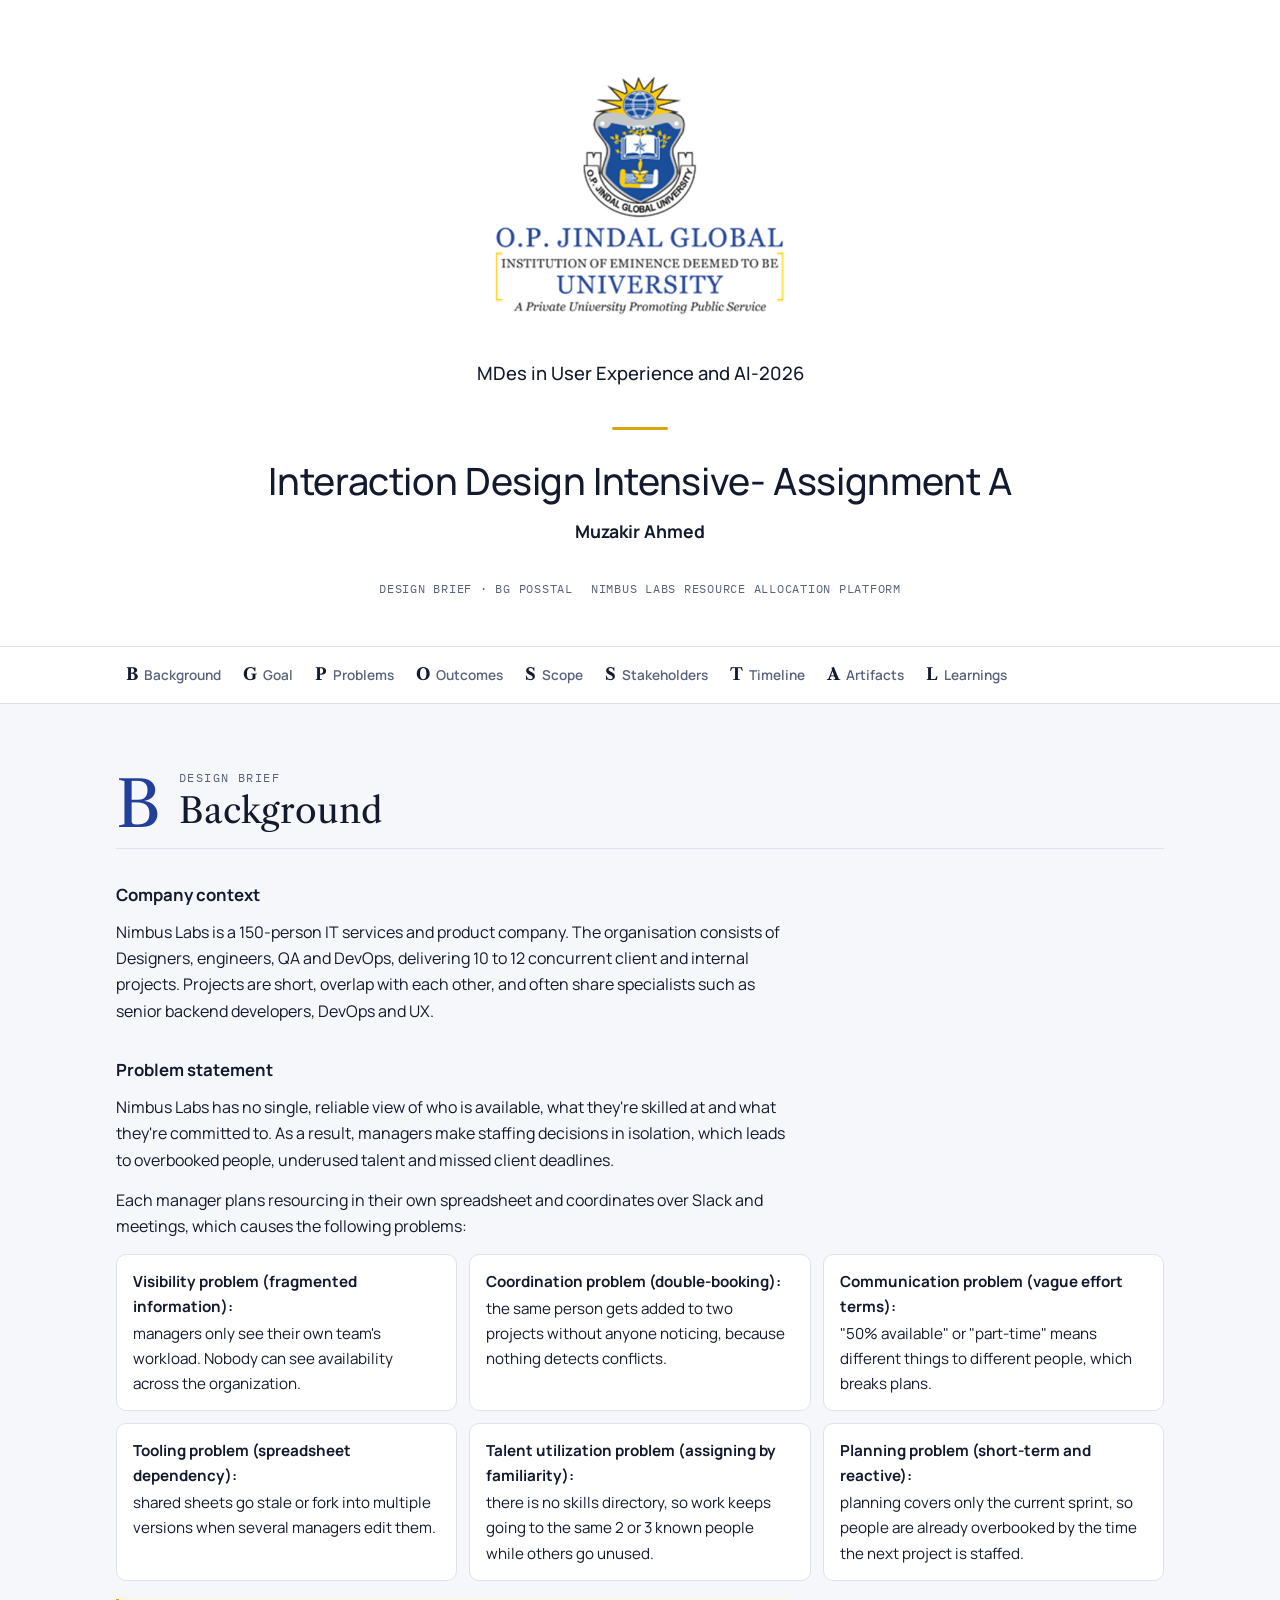
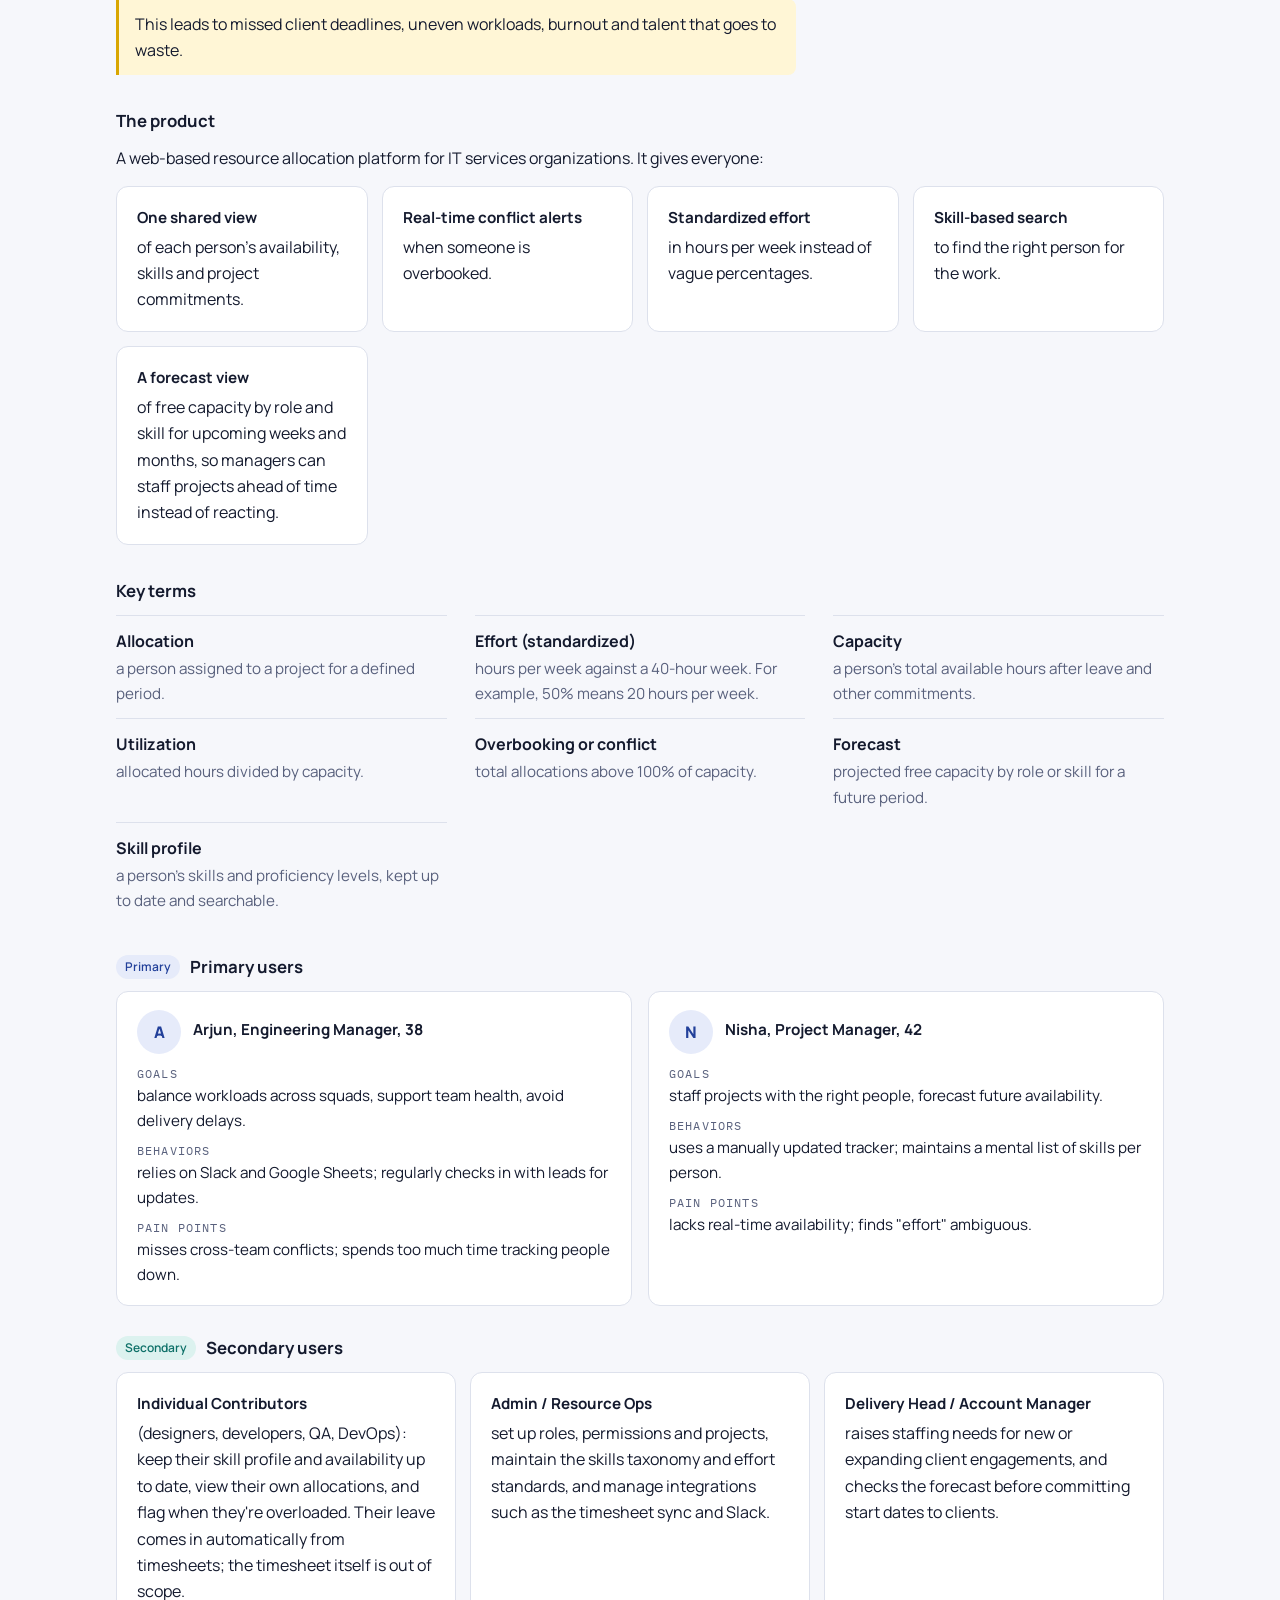
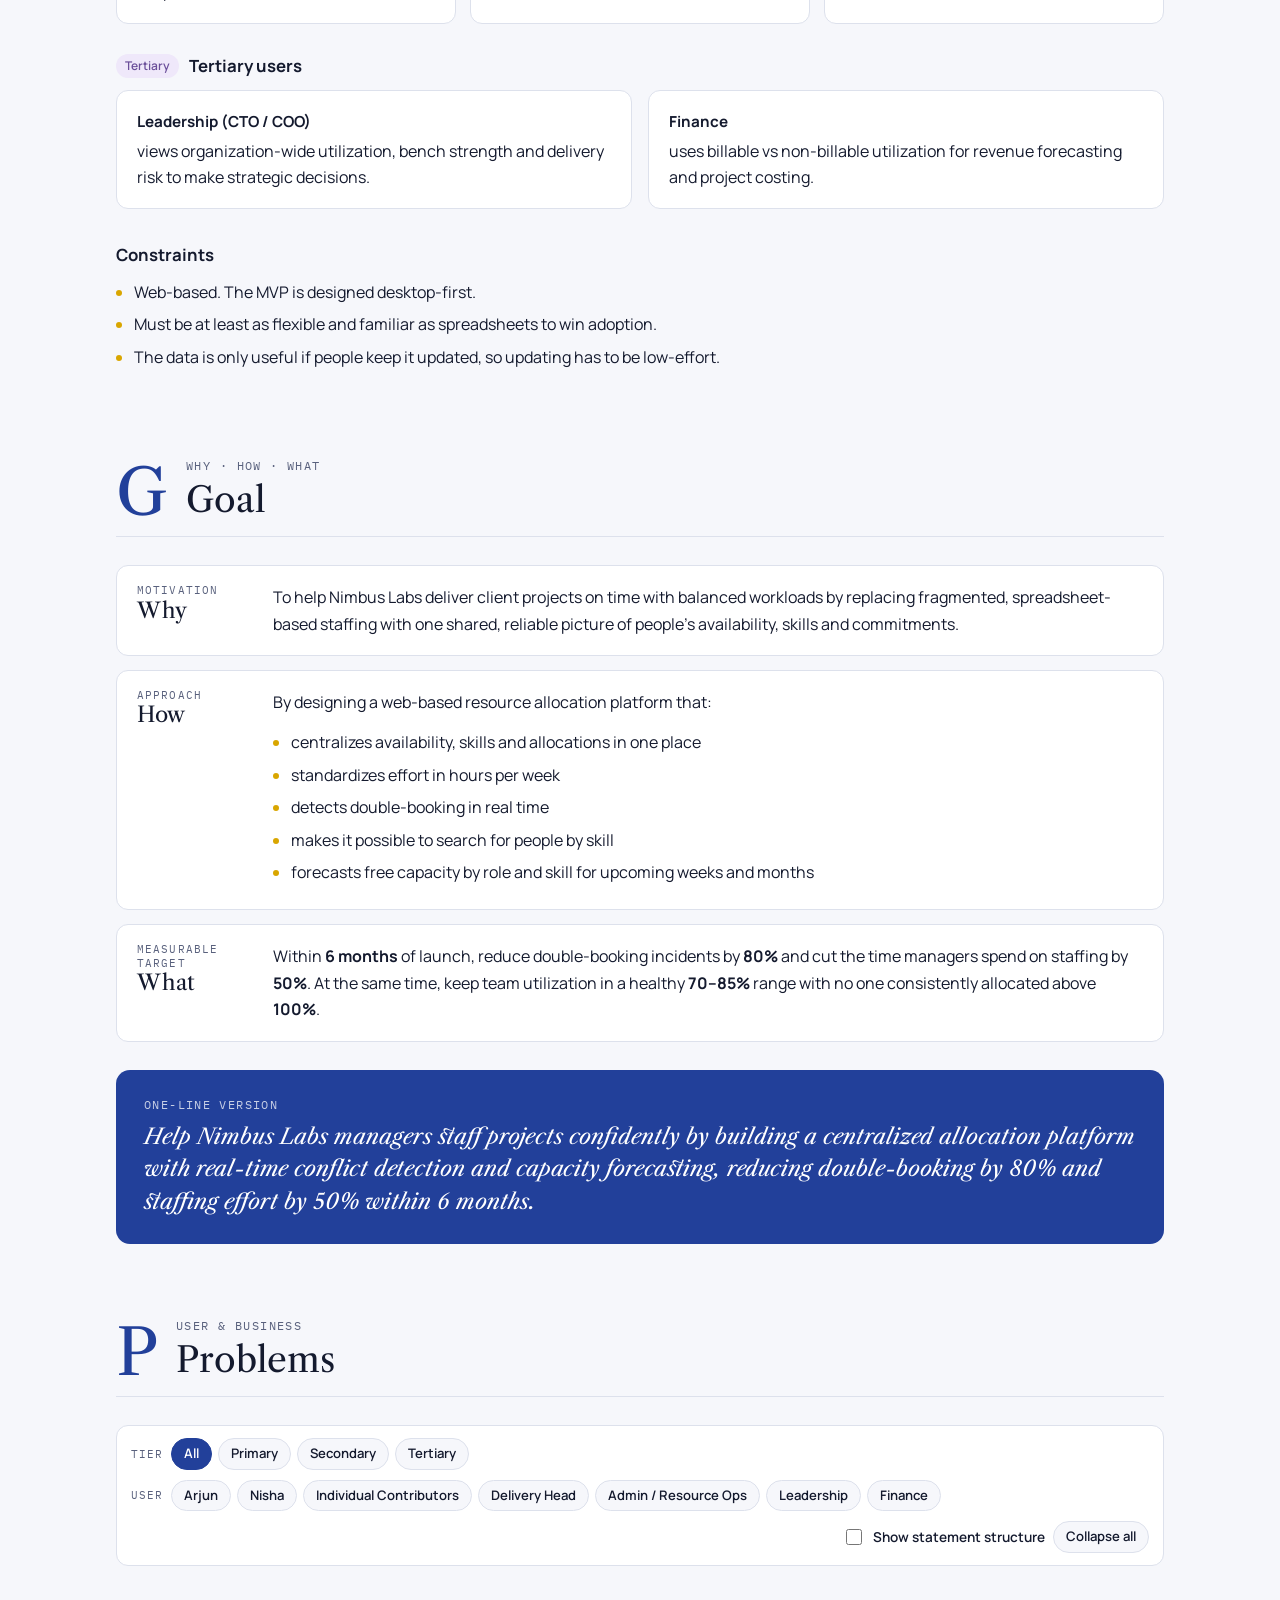
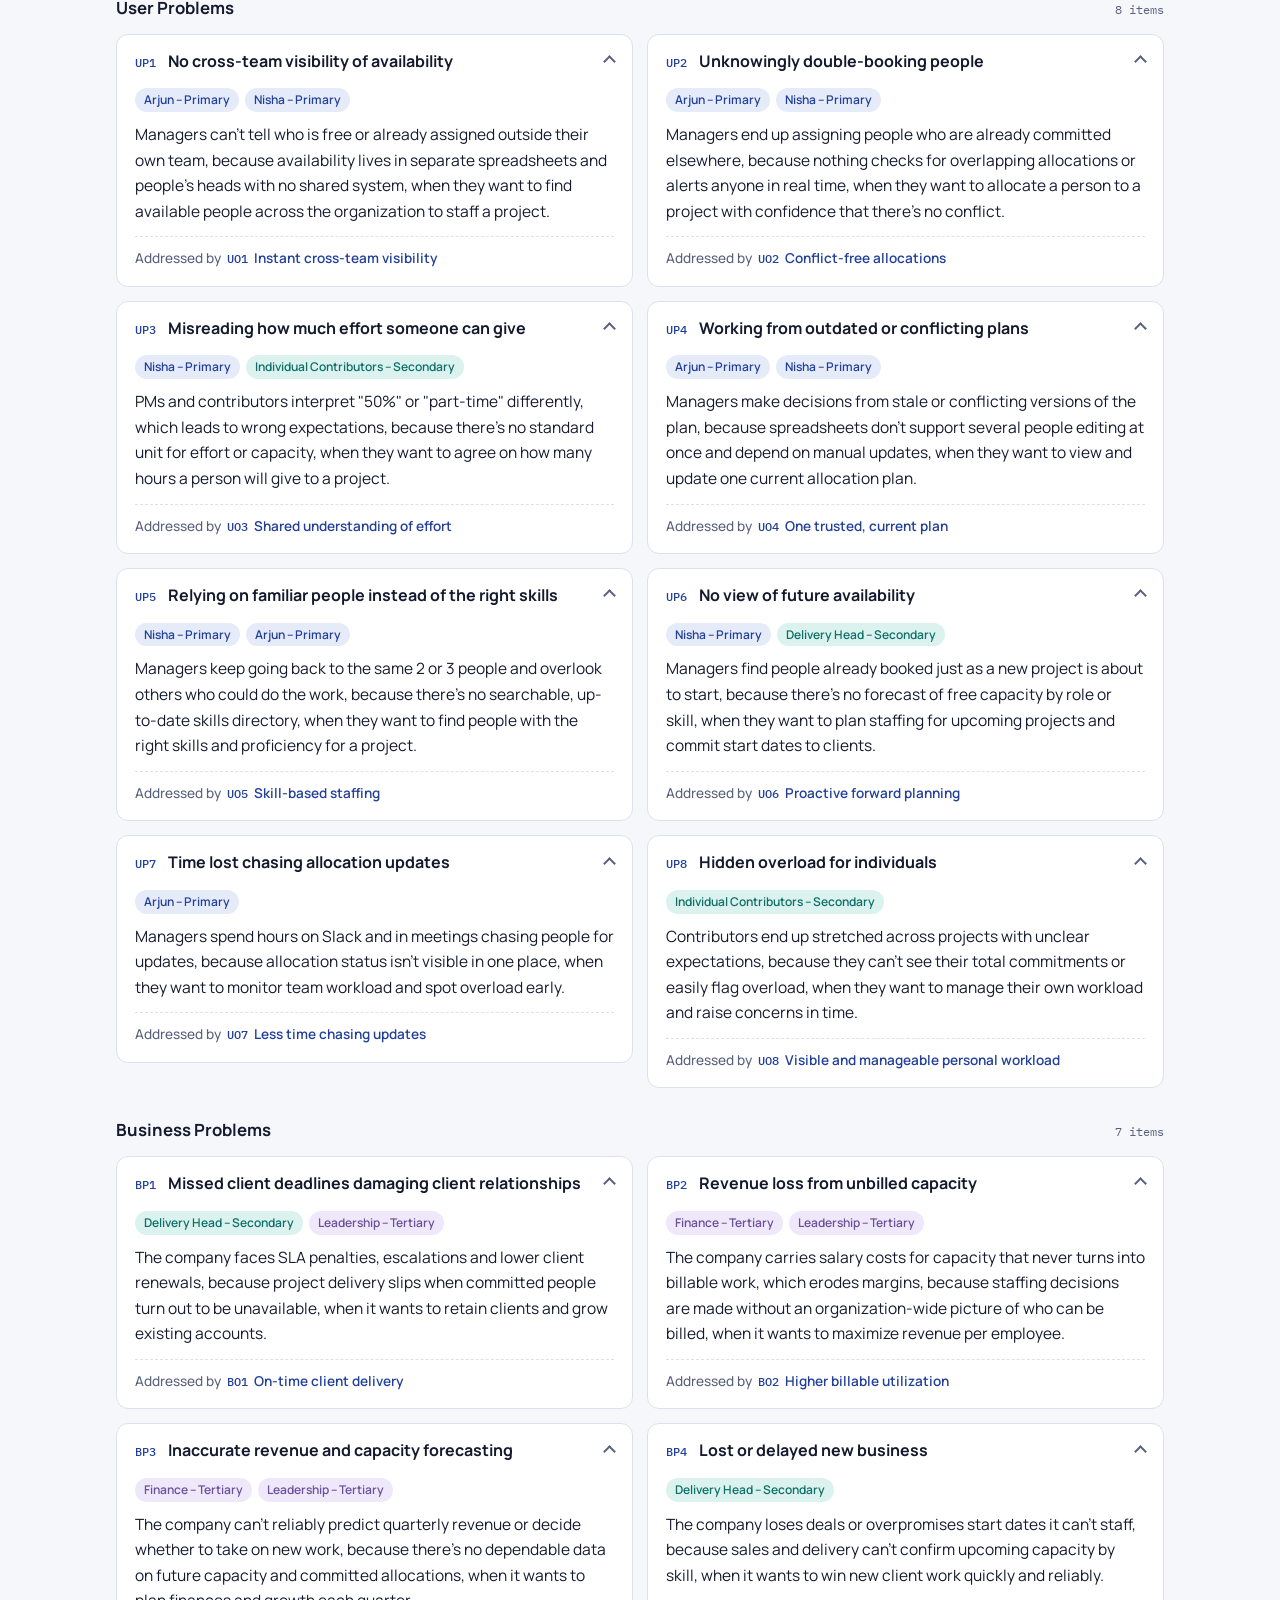
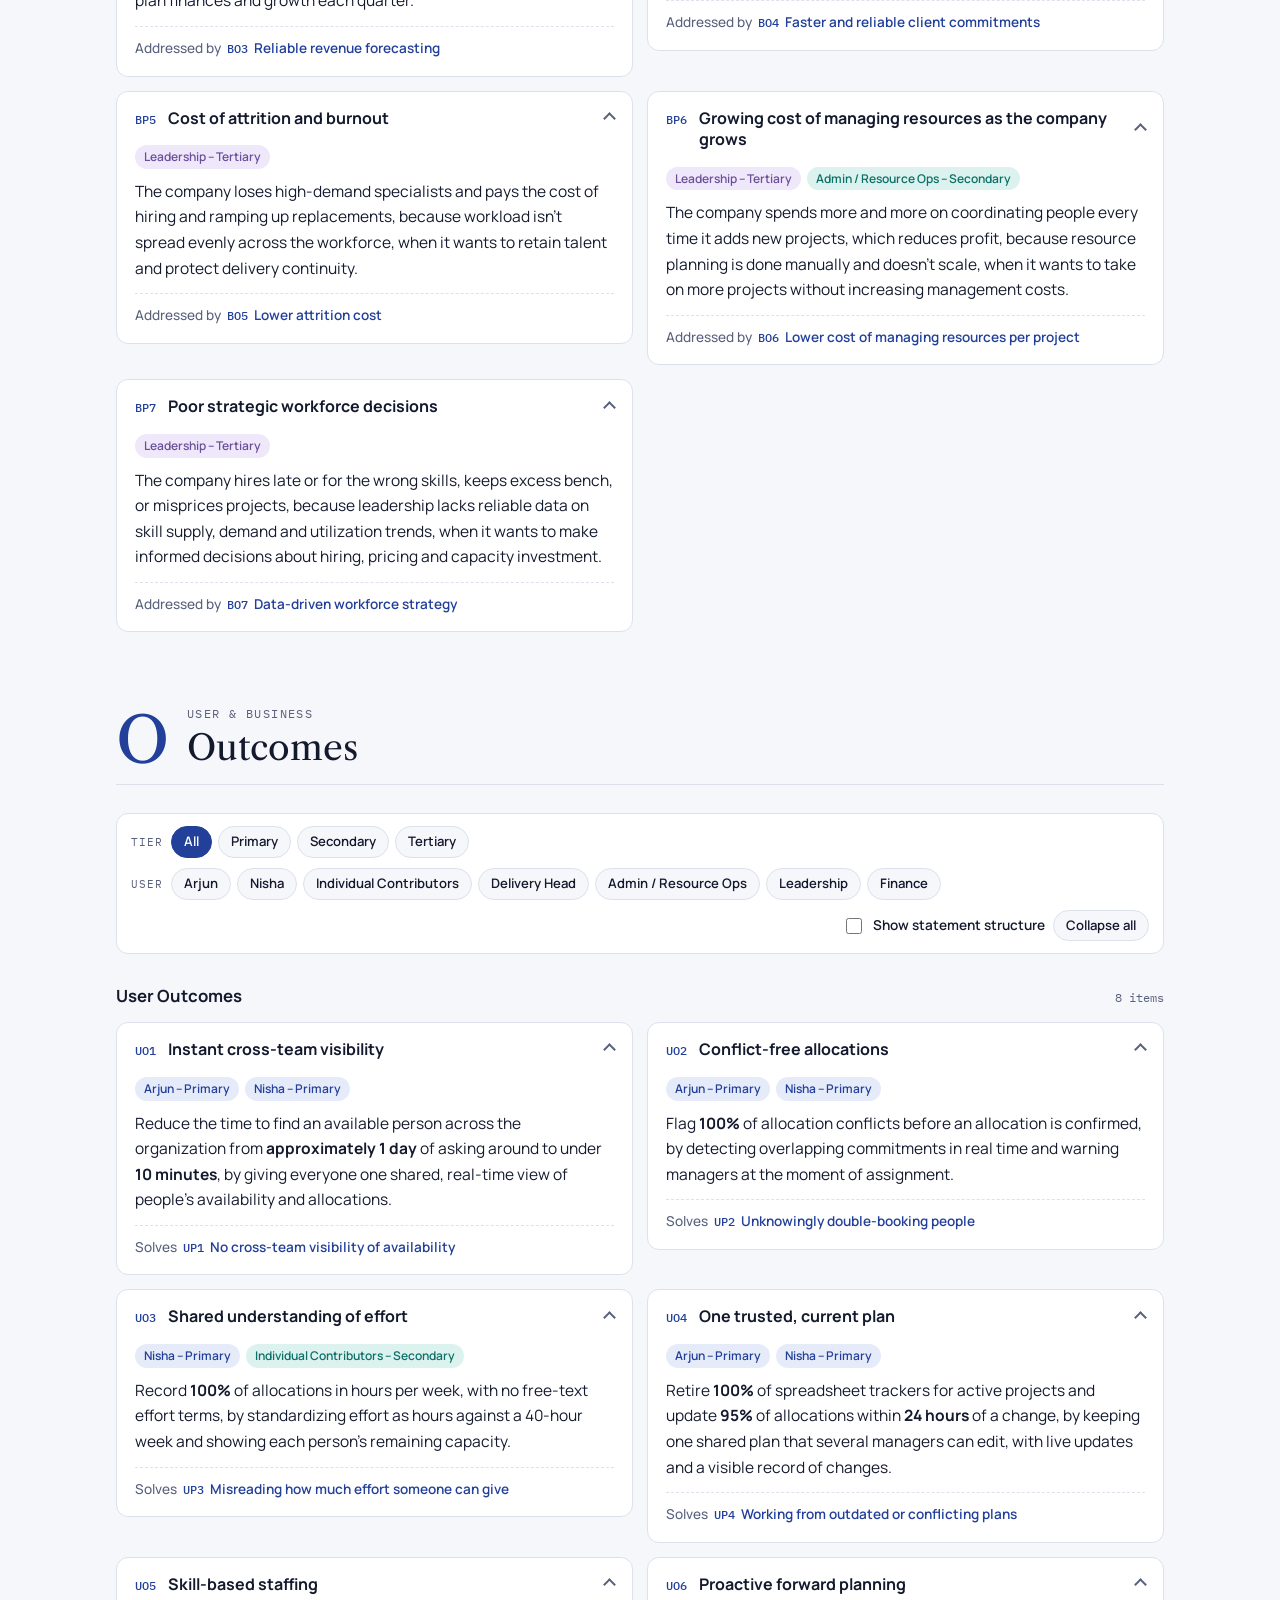
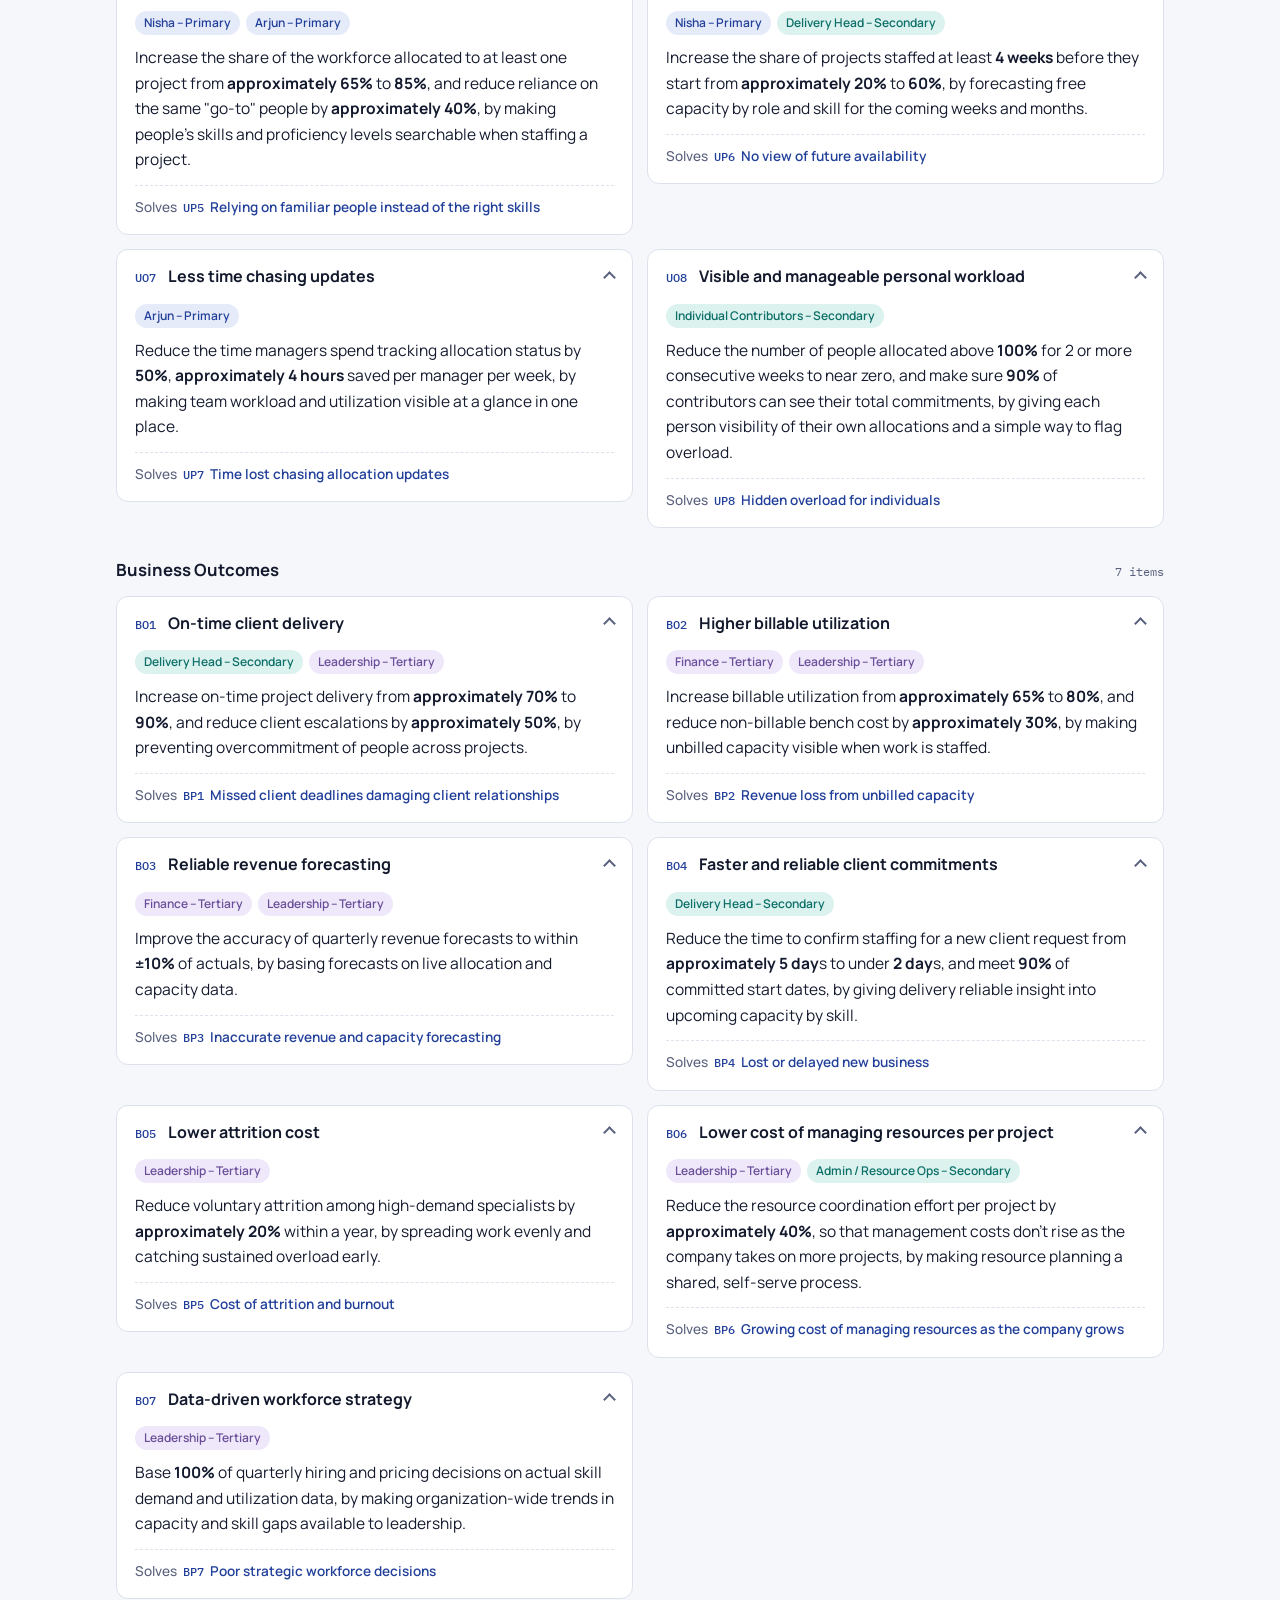
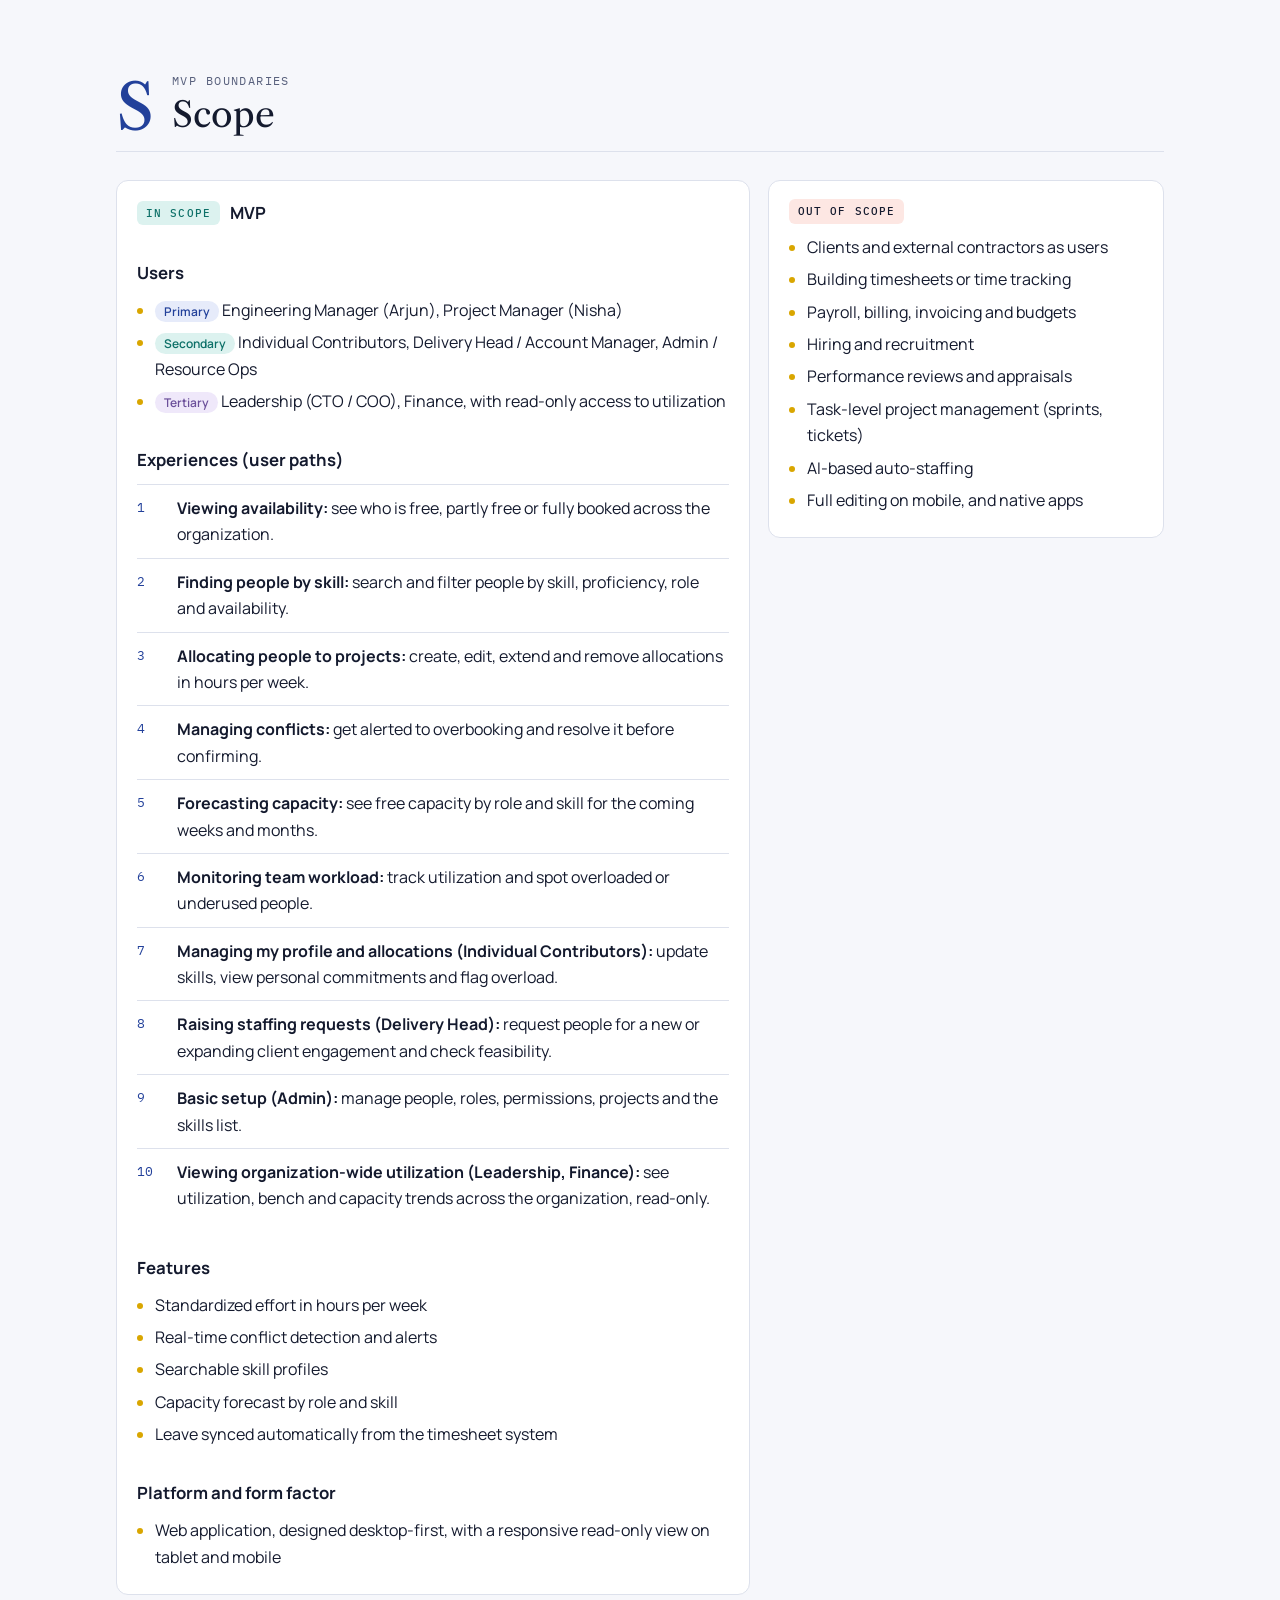
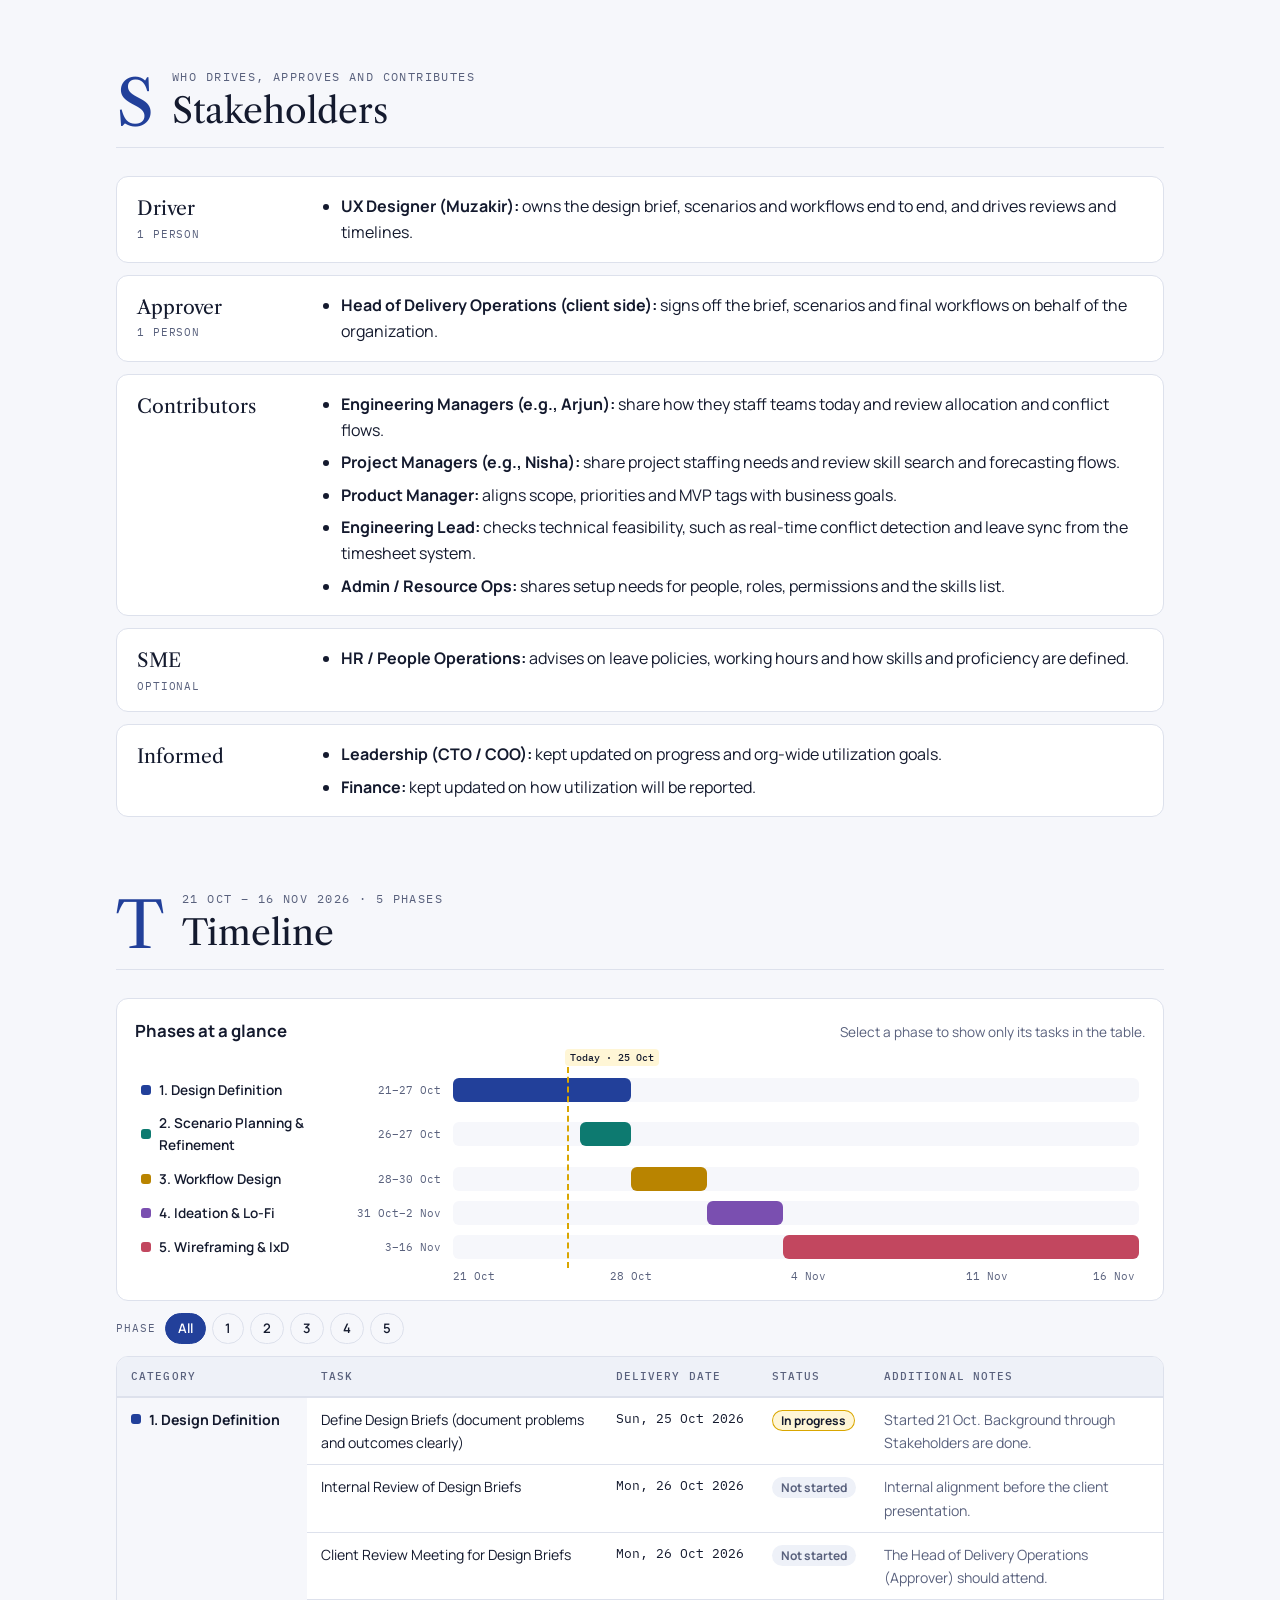
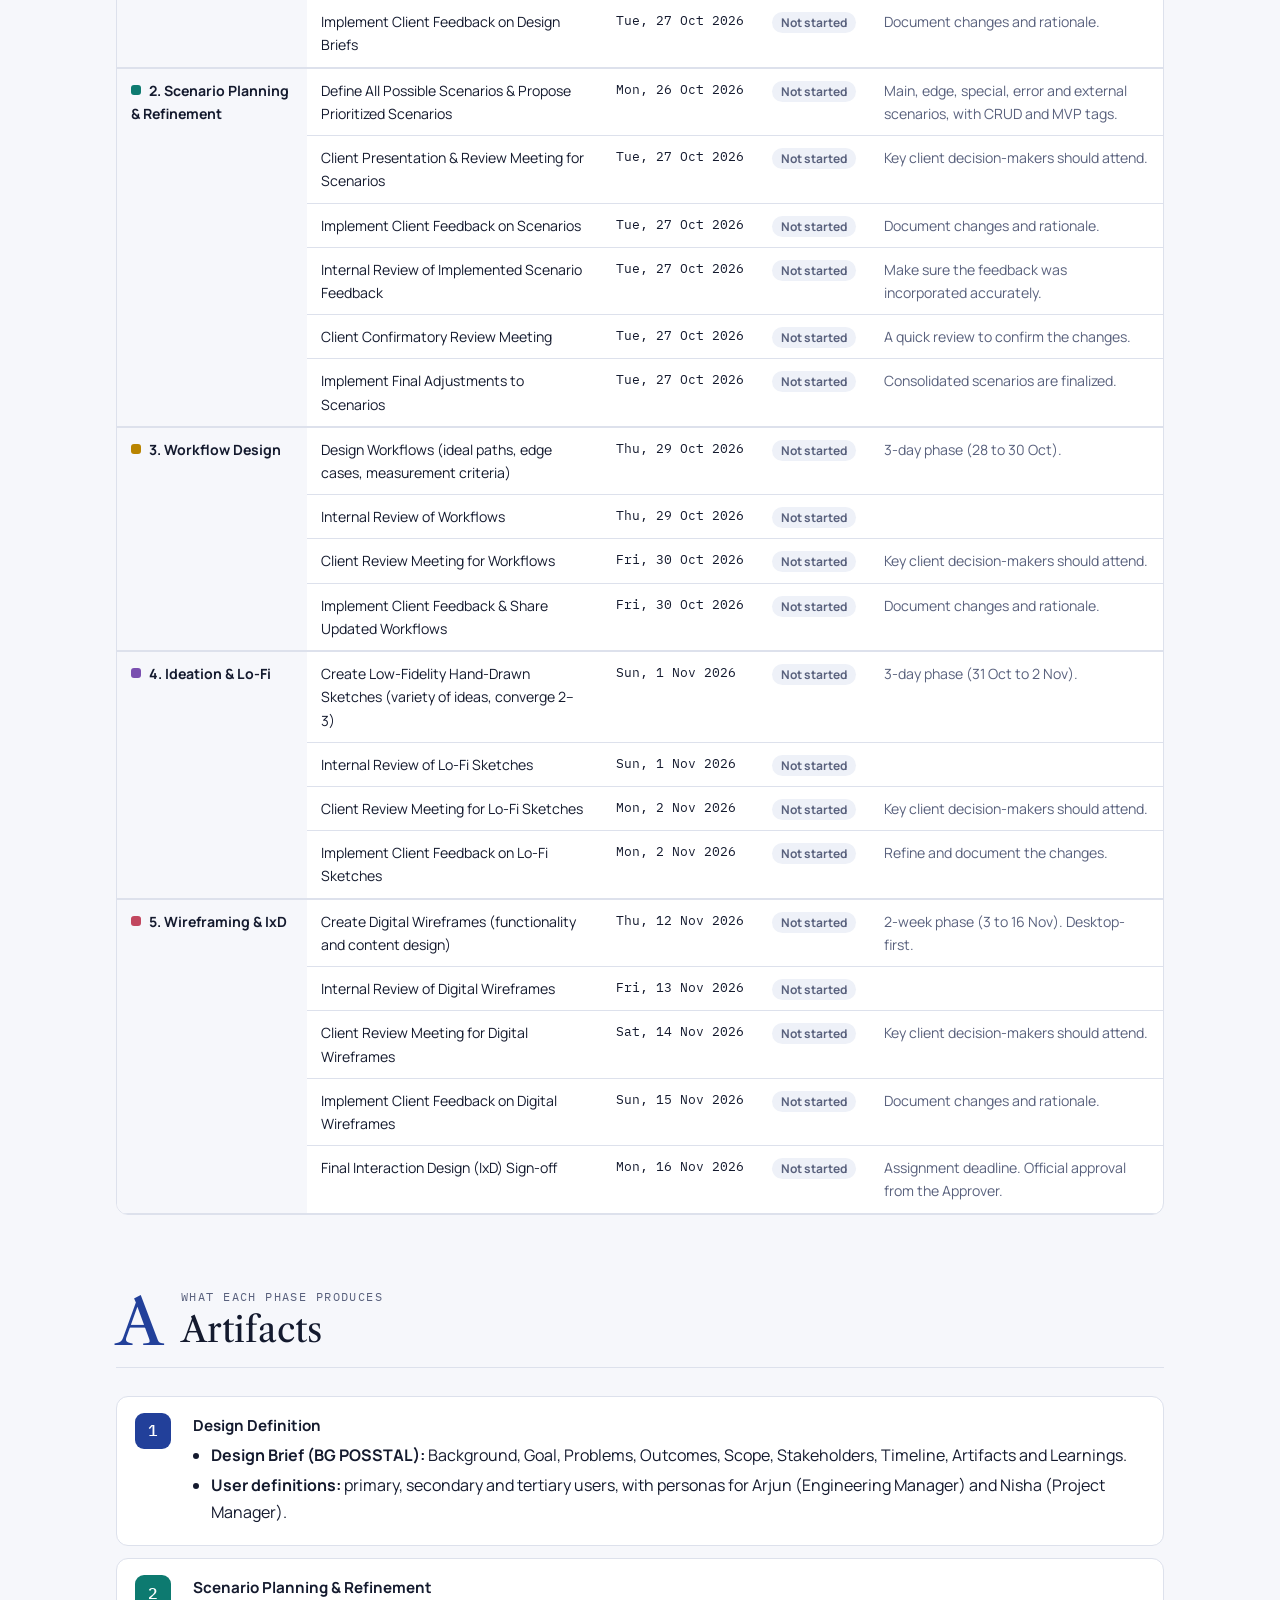
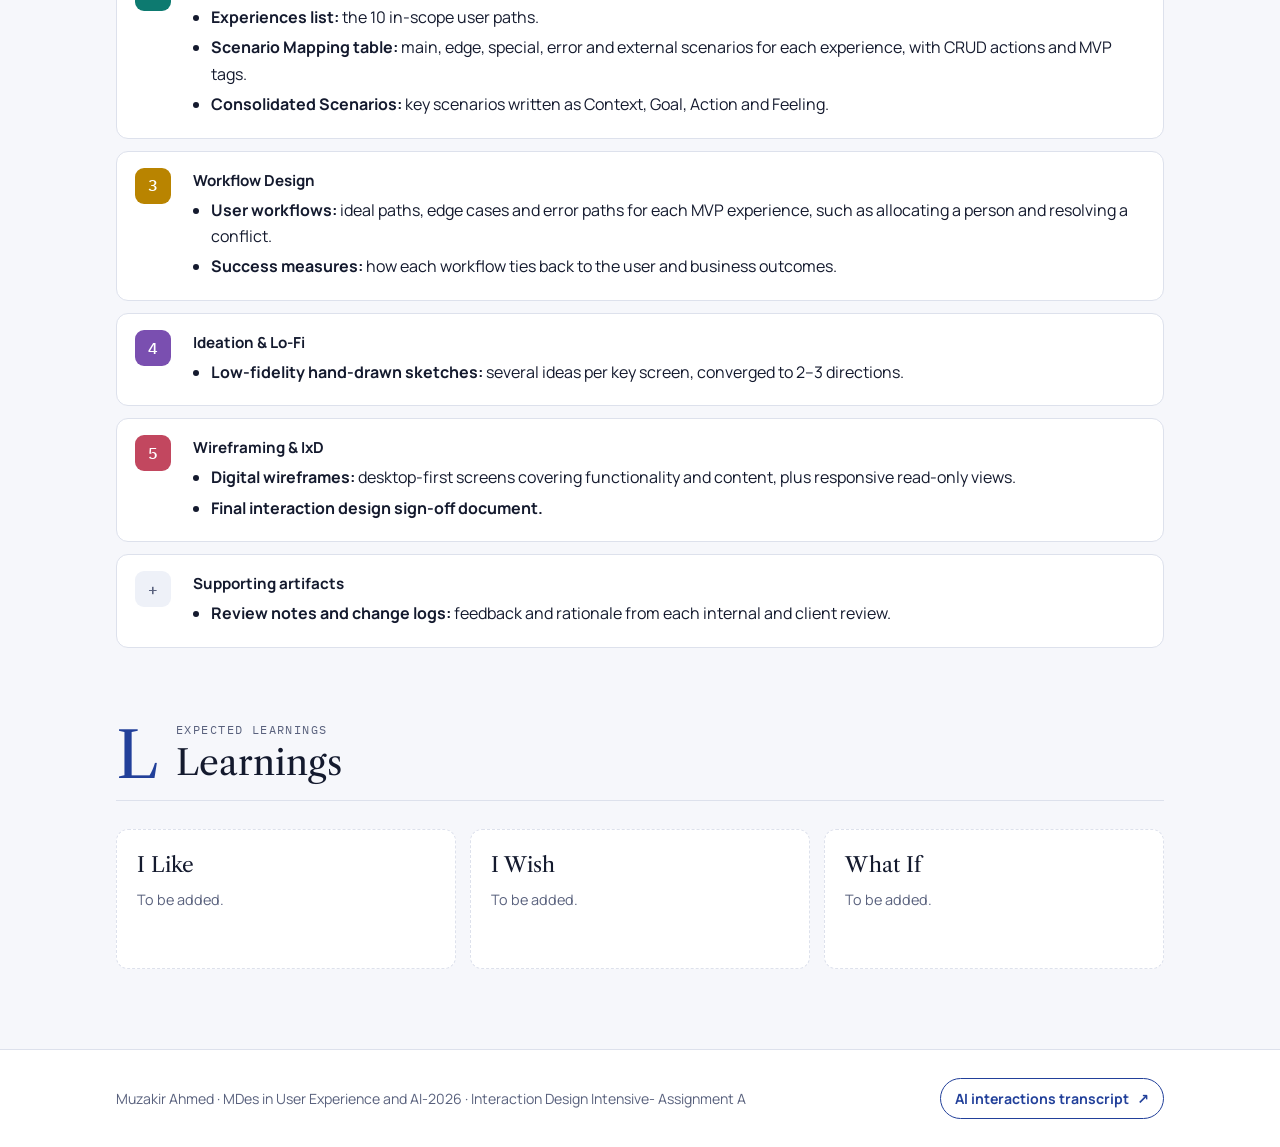
==== index.html @ 7d9afce9 "Add interactive design brief webpage Co-Authored-By: Claude Opus 5.5 (1M context) <noreply@anthropic" ====
<!doctype html>
<html lang="en">
<head>
<meta charset="utf-8">
<meta name="viewport" content="width=device-width, initial-scale=1, viewport-fit=cover">
<title>Nimbus Labs Design Brief</title>
<meta name="claude:viewport-fit-sides" content="cover">
<link rel="preconnect" href="https://fonts.googleapis.com">
<link rel="preconnect" href="https://fonts.gstatic.com" crossorigin>
<link rel="stylesheet" href="https://fonts.googleapis.com/css2?family=Libre+Caslon+Text:ital,wght@0,400;0,700;1,400&family=Manrope:wght@400;500;600;700;800&family=IBM+Plex+Mono:wght@400;500&display=swap">
<style>
/* Layout: university title page as hero, then a sticky BG POSSTAL rail and a single reading column that widens for card grids */
:root{
  --bg:#f6f7fb; --surface:#ffffff; --ink:#141a2e; --muted:#59617d; --line:#dde1ec; --soft:#eef1f8;
  --accent:#22409a; --accent-ink:#ffffff; --gold:#d9a600; --gold-soft:#fff6d6;
  --t-primary:#22409a; --t-primary-bg:#e6ebfa; --t-secondary:#0d7068; --t-secondary-bg:#dcf2ef; --t-tertiary:#6b4f9a; --t-tertiary-bg:#efe8fa;
  --s-what:#fde7e3; --s-why:#fff1c9; --s-when:#e1ecff; --s-target:#dcf2e4; --s-how:#e9e4fb; --s-label:#3b4260;
  --p1:#22409a; --p2:#0d7a70; --p3:#b98400; --p4:#7a4fb0; --p5:#c2475f;
  --flash:rgba(217,166,0,.35);
  --f-display:"Libre Caslon Text", "Iowan Old Style", Georgia, serif;
  --f-body:"Manrope", "Segoe UI", system-ui, sans-serif;
  --f-mono:"IBM Plex Mono", ui-monospace, Menlo, monospace;
}
@media (prefers-color-scheme: dark){:root:not([data-theme="light"]){
  --bg:#0e1220; --surface:#161b2e; --ink:#e7eaf5; --muted:#9ba3c0; --line:#2a3150; --soft:#1c2238;
  --accent:#93a9ff; --accent-ink:#0e1220; --gold:#f0c23a; --gold-soft:#3a3115;
  --t-primary:#a9baff; --t-primary-bg:#22305e; --t-secondary:#6fd6c9; --t-secondary-bg:#143d3a; --t-tertiary:#c9b3f0; --t-tertiary-bg:#352a50;
  --s-what:#4a2620; --s-why:#47390f; --s-when:#1d3256; --s-target:#173d28; --s-how:#2f2752; --s-label:#d5daea;
  --p1:#7f98ff; --p2:#4cc3b5; --p3:#e3b33a; --p4:#b28ae6; --p5:#ec7f94;
  --flash:rgba(240,194,58,.28); color-scheme:dark}}
:root[data-theme="dark"]{
  --bg:#0e1220; --surface:#161b2e; --ink:#e7eaf5; --muted:#9ba3c0; --line:#2a3150; --soft:#1c2238;
  --accent:#93a9ff; --accent-ink:#0e1220; --gold:#f0c23a; --gold-soft:#3a3115;
  --t-primary:#a9baff; --t-primary-bg:#22305e; --t-secondary:#6fd6c9; --t-secondary-bg:#143d3a; --t-tertiary:#c9b3f0; --t-tertiary-bg:#352a50;
  --s-what:#4a2620; --s-why:#47390f; --s-when:#1d3256; --s-target:#173d28; --s-how:#2f2752; --s-label:#d5daea;
  --p1:#7f98ff; --p2:#4cc3b5; --p3:#e3b33a; --p4:#b28ae6; --p5:#ec7f94;
  --flash:rgba(240,194,58,.28); color-scheme:dark}

*{box-sizing:border-box}
html{scroll-behavior:smooth;scroll-padding-top:72px}
@media (prefers-reduced-motion: reduce){html{scroll-behavior:auto}*{transition:none!important;animation:none!important}}
body{margin:0;background:var(--bg);color:var(--ink);font-family:var(--f-body);font-size:16px;line-height:1.65;-webkit-font-smoothing:antialiased}
body::before{content:"";position:fixed;inset:0 0 auto;height:env(safe-area-inset-top,0px);z-index:10;background:var(--surface)}
a{color:var(--accent)}
:focus-visible{outline:2px solid var(--gold);outline-offset:2px;border-radius:4px}
.wrap{max-width:1080px;margin:0 auto;padding-left:max(16px,env(safe-area-inset-left,0px));padding-right:max(16px,env(safe-area-inset-right,0px))}
.prose{max-width:68ch}
h1,h2,h3{text-wrap:balance}
strong{font-weight:700}

/* Hero: the assignment title page */
.hero{background:var(--surface);border-bottom:1px solid var(--line)}
.hero .wrap{padding-block:56px 48px;display:flex;flex-direction:column;align-items:center;text-align:center;gap:10px}
.crest{background:#fff;border-radius:14px;padding:14px 18px;width:min(340px,80vw)}
.crest img{display:block;width:100%;height:auto}
.programme{font-size:1.15rem;font-weight:500;color:var(--ink);margin:14px 0 0}
.hero-rule{width:56px;height:3px;background:var(--gold);border-radius:2px;margin:28px 0 18px}
.assignment{font-size:clamp(1.6rem,4.2vw,2.35rem);font-weight:500;letter-spacing:-.01em;line-height:1.2;margin:0}
.author{font-size:1.1rem;font-weight:700;margin:4px 0 0}
.doc-type{margin:22px 0 0;display:flex;flex-wrap:wrap;justify-content:center;gap:8px 18px;font-family:var(--f-mono);font-size:.78rem;letter-spacing:.06em;text-transform:uppercase;color:var(--muted)}

/* Sticky BG POSSTAL rail */
.rail{position:sticky;top:env(safe-area-inset-top,0px);z-index:9;background:color-mix(in srgb,var(--surface) 92%,transparent);backdrop-filter:blur(8px);border-bottom:1px solid var(--line)}
.rail .wrap{display:flex;align-items:center;gap:14px}
.rail nav{display:flex;gap:2px;overflow-x:auto;scrollbar-width:none;padding-block:8px;min-width:0;flex:1}
.rail nav::-webkit-scrollbar{display:none}
.rail a{display:flex;align-items:baseline;gap:6px;padding:6px 10px;border-radius:8px;text-decoration:none;color:var(--muted);font-size:.85rem;font-weight:600;white-space:nowrap}
.rail a b{font-family:var(--f-display);font-size:1.05rem;color:var(--ink);font-weight:700}
.rail a:hover{background:var(--soft)}
.rail a.on{background:var(--accent);color:var(--accent-ink)}
.rail a.on b{color:var(--accent-ink)}
.progress{position:absolute;left:0;bottom:-1px;height:2px;background:var(--gold);width:0}

/* Sections */
section{padding-block:64px 8px}
.sec-head{display:grid;grid-template-columns:auto 1fr;gap:4px 18px;align-items:end;margin-bottom:28px;border-bottom:1px solid var(--line);padding-bottom:16px}
.sec-letter{grid-row:span 2;font-family:var(--f-display);font-size:4rem;line-height:.85;color:var(--accent)}
.eyebrow{font-family:var(--f-mono);font-size:.74rem;letter-spacing:.12em;text-transform:uppercase;color:var(--muted)}
h2{font-family:var(--f-display);font-weight:400;font-size:clamp(1.7rem,3.4vw,2.2rem);line-height:1.15;margin:0}
h3{font-size:1.05rem;font-weight:700;margin:32px 0 10px}
h4{font-size:.95rem;font-weight:700;margin:0 0 4px}
p{margin:0 0 14px}
ul.list{margin:0 0 14px;padding-left:1.15em}
ul.list li{margin-bottom:6px}
ul.list li::marker{color:var(--gold)}

.grid2{display:grid;grid-template-columns:repeat(auto-fit,minmax(min(100%,300px),1fr));gap:16px}
.grid3{display:grid;grid-template-columns:repeat(auto-fit,minmax(min(100%,240px),1fr));gap:14px}
.grid2>*,.grid3>*{min-width:0}
.panel{background:var(--surface);border:1px solid var(--line);border-radius:12px;padding:18px 20px}
.panel p:last-child,.panel ul:last-child{margin-bottom:0}

/* Background specifics */
.issues{display:grid;grid-template-columns:repeat(auto-fit,minmax(min(100%,300px),1fr));gap:12px;margin:8px 0 18px;padding:0;list-style:none}
.issues li{background:var(--surface);border:1px solid var(--line);border-radius:10px;padding:14px 16px;font-size:.95rem}
.issues li strong{display:block;margin-bottom:2px}
.callout{border-left:3px solid var(--gold);background:var(--gold-soft);padding:12px 16px;border-radius:0 8px 8px 0}
.terms{display:grid;grid-template-columns:repeat(auto-fit,minmax(min(100%,300px),1fr));gap:0 28px;margin:0}
.terms div{padding:12px 0;border-top:1px solid var(--line)}
.terms dt{font-weight:700}
.terms dd{margin:2px 0 0;color:var(--muted);font-size:.95rem}
.persona{display:flex;flex-direction:column;gap:10px}
.persona header{display:flex;align-items:center;gap:12px}
.avatar{width:44px;height:44px;border-radius:50%;display:grid;place-items:center;font-weight:800;background:var(--t-primary-bg);color:var(--t-primary);flex:none}
.persona dl{margin:0;display:grid;gap:8px}
.persona dt{font-family:var(--f-mono);font-size:.72rem;letter-spacing:.1em;text-transform:uppercase;color:var(--muted)}
.persona dd{margin:0;font-size:.95rem}
.tierhead{display:flex;align-items:center;gap:10px;margin:28px 0 10px}
.tierhead h3{margin:0}

/* Goal */
.whw{display:grid;gap:14px}
.whw .panel{display:grid;grid-template-columns:120px 1fr;gap:16px}
.whw .panel>*{min-width:0}
.whw .k{font-family:var(--f-display);font-size:1.35rem;line-height:1.2}
.whw .k small{display:block;font-family:var(--f-mono);font-size:.7rem;letter-spacing:.1em;text-transform:uppercase;color:var(--muted)}
@media (max-width:560px){.whw .panel{grid-template-columns:1fr;gap:6px}}
.oneliner{margin:28px 0 0;padding:26px 28px;background:var(--accent);color:var(--accent-ink);border-radius:14px;font-family:var(--f-display);font-style:italic;font-size:clamp(1.1rem,2.4vw,1.35rem);line-height:1.5}
.oneliner span{display:block;font-family:var(--f-mono);font-style:normal;font-size:.72rem;letter-spacing:.12em;text-transform:uppercase;opacity:.75;margin-bottom:8px}

/* Problem / outcome toolbar */
.toolbar{display:flex;flex-wrap:wrap;gap:10px 18px;align-items:center;background:var(--surface);border:1px solid var(--line);border-radius:12px;padding:12px 14px;margin-bottom:22px}
.tgroup{display:flex;flex-wrap:wrap;gap:6px;align-items:center}
.tlabel{font-family:var(--f-mono);font-size:.7rem;letter-spacing:.1em;text-transform:uppercase;color:var(--muted);margin-right:2px}
.fbtn{font:inherit;font-size:.82rem;font-weight:600;border:1px solid var(--line);background:var(--bg);color:var(--ink);border-radius:999px;padding:4px 12px;cursor:pointer}
.fbtn:hover{border-color:var(--accent)}
.fbtn[aria-pressed="true"]{background:var(--accent);border-color:var(--accent);color:var(--accent-ink)}
.toolbar .end{margin-left:auto;display:flex;gap:8px;align-items:center;flex-wrap:wrap}
.switch{display:flex;align-items:center;gap:8px;font-size:.85rem;font-weight:600;cursor:pointer}
.switch input{accent-color:var(--accent);width:16px;height:16px}
.count{font-family:var(--f-mono);font-size:.75rem;color:var(--muted)}
.legend{display:none;flex-wrap:wrap;gap:6px 14px;font-size:.8rem;margin:-10px 0 18px}
.show-structure .legend{display:flex}
.legend span{display:inline-flex;align-items:center;gap:6px}
.legend i{width:14px;height:14px;border-radius:4px;display:inline-block}

.cards{display:grid;grid-template-columns:repeat(auto-fit,minmax(min(100%,440px),1fr));gap:14px;align-items:start}
.card{background:var(--surface);border:1px solid var(--line);border-radius:12px;min-width:0;transition:box-shadow .3s,border-color .3s}
.card summary{list-style:none;display:flex;align-items:baseline;gap:12px;padding:16px 18px;cursor:pointer}
.card summary::-webkit-details-marker{display:none}
.cid{font-family:var(--f-mono);font-size:.78rem;font-weight:500;color:var(--accent);flex:none}
.ctitle{font-weight:700;flex:1;line-height:1.35}
.chev{width:9px;height:9px;border-right:2px solid var(--muted);border-bottom:2px solid var(--muted);transform:rotate(45deg) translateY(-3px);transition:transform .2s;flex:none;align-self:center}
.card[open] .chev{transform:rotate(-135deg)}
.cbody{padding:0 18px 16px}
.chips{display:flex;flex-wrap:wrap;gap:6px;margin-bottom:10px}
.chip{font-size:.75rem;font-weight:600;padding:2px 9px;border-radius:999px;white-space:nowrap}
.tier-primary{background:var(--t-primary-bg);color:var(--t-primary)}
.tier-secondary{background:var(--t-secondary-bg);color:var(--t-secondary)}
.tier-tertiary{background:var(--t-tertiary-bg);color:var(--t-tertiary)}
.stmt{font-size:.97rem;margin-bottom:12px}
.link{display:flex;gap:6px;align-items:baseline;flex-wrap:wrap;font-size:.85rem;font-weight:600;text-decoration:none;padding-top:10px;border-top:1px dashed var(--line)}
.link .lk{color:var(--muted);font-weight:500}
.link:hover{text-decoration:underline}
.card.flash{border-color:var(--gold);box-shadow:0 0 0 4px var(--flash)}
.subhead{display:flex;align-items:baseline;justify-content:space-between;gap:12px;margin:28px 0 12px}
.subhead h3{margin:0}
.seg{transition:background .2s}
.show-structure .seg{border-radius:4px;padding:1px 3px;-webkit-box-decoration-break:clone;box-decoration-break:clone}
.show-structure .seg::before{content:attr(data-l);font-family:var(--f-mono);font-size:.62rem;letter-spacing:.08em;text-transform:uppercase;color:var(--s-label);margin-right:5px;opacity:.85}
.show-structure .seg-what{background:var(--s-what)}
.show-structure .seg-why{background:var(--s-why)}
.show-structure .seg-when{background:var(--s-when)}
.show-structure .seg-target{background:var(--s-target)}
.show-structure .seg-how{background:var(--s-how)}
.empty{display:none;color:var(--muted);font-size:.9rem;padding:10px 0}

/* Scope */
.scope-cols{display:grid;grid-template-columns:minmax(0,1.6fr) minmax(0,1fr);gap:18px;align-items:start}
@media (max-width:820px){.scope-cols{grid-template-columns:1fr}}
.tag{font-family:var(--f-mono);font-size:.7rem;letter-spacing:.1em;text-transform:uppercase;padding:3px 9px;border-radius:6px;font-weight:500}
.tag.in{background:var(--t-secondary-bg);color:var(--t-secondary)}
.tag.out{background:var(--s-what);color:var(--ink)}
.exp{list-style:none;padding:0;margin:0;counter-reset:e;display:grid;gap:0}
.exp li{counter-increment:e;display:grid;grid-template-columns:30px 1fr;gap:10px;padding:10px 0;border-top:1px solid var(--line)}
.exp li::before{content:counter(e);font-family:var(--f-mono);font-size:.8rem;color:var(--accent);padding-top:2px}
.out-list li{text-decoration:none}
.panel h3:first-child{margin-top:0}

/* Stakeholders */
.stake{display:grid;gap:12px}
.srow{display:grid;grid-template-columns:170px 1fr;gap:16px;background:var(--surface);border:1px solid var(--line);border-radius:12px;padding:16px 20px}
.srow>*{min-width:0}
@media (max-width:620px){.srow{grid-template-columns:1fr;gap:6px}}
.srole{font-family:var(--f-display);font-size:1.2rem}
.srole small{display:block;font-family:var(--f-mono);font-size:.7rem;color:var(--muted);letter-spacing:.08em;text-transform:uppercase}
.srow ul{margin:0;padding-left:1.1em}
.srow li{margin-bottom:6px}
.srow li:last-child{margin-bottom:0}

/* Timeline */
.gantt{background:var(--surface);border:1px solid var(--line);border-radius:12px;padding:18px 18px 14px;margin-bottom:12px}
.ghead{display:flex;justify-content:space-between;flex-wrap:wrap;gap:8px;align-items:baseline;margin-bottom:12px}
.ghead p{margin:0;font-size:.85rem;color:var(--muted)}
.grow{all:unset;box-sizing:border-box;display:grid;grid-template-columns:minmax(150px,300px) 1fr;gap:12px;align-items:center;width:100%;padding:5px 6px;border-radius:8px;cursor:pointer}
.grow:hover{background:var(--soft)}
.grow:focus-visible{outline:2px solid var(--gold)}
.grow[aria-pressed="true"]{background:var(--soft)}
.glabel{font-size:.85rem;font-weight:600;display:flex;align-items:center;gap:8px;min-width:0}
.gtrack{position:relative;height:24px;background:var(--bg);border-radius:6px}
.gbar{position:absolute;top:0;bottom:0;border-radius:6px;display:flex;align-items:center;min-width:6px}
.gdate{margin-left:auto;font-family:var(--f-mono);font-size:.7rem;font-weight:400;color:var(--muted);white-space:nowrap;padding-left:8px}
.gscale{display:grid;grid-template-columns:minmax(150px,300px) 1fr;gap:12px;padding:0 6px;margin-top:4px}
.gticks{position:relative;height:18px;font-family:var(--f-mono);font-size:.68rem;color:var(--muted)}
.gticks span{position:absolute;transform:translateX(-50%);white-space:nowrap}
.gticks span:first-child{transform:none}
.gticks span:last-child{transform:translateX(-100%)}
.gbody{position:relative;padding-top:16px}
.today{position:absolute;top:-6px;bottom:-6px;width:0;border-left:2px dashed var(--gold);z-index:1;pointer-events:none}
.today b{position:absolute;top:-18px;left:-4px;font-family:var(--f-mono);font-size:.65rem;font-weight:500;color:var(--ink);background:var(--gold-soft);padding:0 5px;border-radius:4px;white-space:nowrap}
@media (max-width:620px){.grow,.gscale{grid-template-columns:1fr;gap:4px}.gscale>span:first-child{display:none}}
.p1{background:var(--p1)}.p2{background:var(--p2)}.p3{background:var(--p3)}.p4{background:var(--p4)}.p5{background:var(--p5)}
.pdot{width:10px;height:10px;border-radius:3px;display:inline-block;flex:none}
.tablewrap{overflow-x:auto;background:var(--surface);border:1px solid var(--line);border-radius:12px}
table{border-collapse:collapse;width:100%;min-width:820px;font-size:.88rem}
th,td{text-align:left;vertical-align:top;padding:10px 14px;border-bottom:1px solid var(--line)}
th{font-family:var(--f-mono);font-size:.7rem;letter-spacing:.1em;text-transform:uppercase;color:var(--muted);font-weight:500;background:var(--soft)}
tr.first td{border-top:2px solid var(--line)}
.tcat{font-weight:700;width:190px;background:var(--bg)}
.tcat .pdot{margin-right:8px;vertical-align:1px}
.tdate{font-family:var(--f-mono);font-size:.8rem;white-space:nowrap;font-variant-numeric:tabular-nums}
.tnote{color:var(--muted)}
.status{font-size:.75rem;font-weight:700;padding:2px 9px;border-radius:999px;white-space:nowrap}
.status.prog{background:var(--gold-soft);color:var(--ink);box-shadow:inset 0 0 0 1px var(--gold)}
.status.todo{background:var(--soft);color:var(--muted)}
.tfilter{display:flex;gap:6px;flex-wrap:wrap;align-items:center;margin:0 0 12px}

/* Artifacts */
.arts{display:grid;gap:12px}
.art{display:grid;grid-template-columns:44px 1fr;gap:14px;background:var(--surface);border:1px solid var(--line);border-radius:12px;padding:16px 18px}
.art>*{min-width:0}
.anum{width:36px;height:36px;border-radius:9px;display:grid;place-items:center;color:#fff;font-family:var(--f-mono);font-weight:500}
.anum.sup{background:var(--soft);color:var(--muted)}
.art ul{margin:4px 0 0;padding-left:1.1em}
.art li{margin-bottom:4px}
.art .when{font-family:var(--f-mono);font-size:.72rem;color:var(--muted);margin-left:6px;font-weight:400}

/* Learnings */
.learn{display:grid;grid-template-columns:repeat(auto-fit,minmax(min(100%,240px),1fr));gap:14px}
.learn .panel{border-style:dashed;min-height:140px}
.learn h3{margin:0 0 6px;font-family:var(--f-display);font-weight:400;font-size:1.3rem}
.pending{font-size:.9rem;color:var(--muted);margin:0}

footer{margin-top:72px;border-top:1px solid var(--line);background:var(--surface)}
footer .wrap{padding-block:28px calc(28px + env(safe-area-inset-bottom,0px));display:flex;flex-wrap:wrap;gap:12px 28px;justify-content:space-between;align-items:center;font-size:.88rem;color:var(--muted)}
.ai-link{display:inline-flex;align-items:center;gap:8px;font-weight:700;text-decoration:none;border:1px solid var(--accent);padding:8px 14px;border-radius:999px}
.ai-link:hover{background:var(--accent);color:var(--accent-ink)}

@media print{
  .rail,.toolbar,.tfilter,.legend,.ai-link-arrow{display:none!important}
  body{background:#fff;color:#000;font-size:11pt}
  section{padding-block:24px 0;break-inside:auto}
  .sec-head{break-after:avoid}
  .card,.panel,.srow,.art,.issues li{break-inside:avoid;box-shadow:none}
  .card[hidden],tr[hidden]{display:revert!important}
  .hero{border:0;min-height:96vh;display:flex;align-items:center;justify-content:center;break-after:page}
  .tablewrap{overflow:visible}table{min-width:0}
  .oneliner{background:none;color:#000;border:2px solid #000}
  *{-webkit-print-color-adjust:exact;print-color-adjust:exact}
}
</style>

</head>
<body>
<header class="hero" id="top">
  <div class="wrap">
    <div class="crest"><img src="[data-uri]" alt="O.P. Jindal Global University, Institution of Eminence Deemed to be University: A Private University Promoting Public Service" width="480" height="395"></div>
    <p class="programme">MDes in User Experience and AI-2026</p>
    <div class="hero-rule" aria-hidden="true"></div>
    <h1 class="assignment">Interaction Design Intensive- Assignment A</h1>
    <p class="author">Muzakir Ahmed</p>
    <div class="doc-type"><span>Design Brief · BG POSSTAL</span><span>Nimbus Labs Resource Allocation Platform</span></div>
  </div>
</header>

<div class="rail">
  <div class="wrap">
    <nav aria-label="Design brief sections">
      <a href="#background"><b>B</b>Background</a>
      <a href="#goal"><b>G</b>Goal</a>
      <a href="#problems"><b>P</b>Problems</a>
      <a href="#outcomes"><b>O</b>Outcomes</a>
      <a href="#scope"><b>S</b>Scope</a>
      <a href="#stakeholders"><b>S</b>Stakeholders</a>
      <a href="#timeline"><b>T</b>Timeline</a>
      <a href="#artifacts"><b>A</b>Artifacts</a>
      <a href="#learnings"><b>L</b>Learnings</a>
    </nav>
  </div>
  <div class="progress" id="progress"></div>
</div>

<main>
<!-- B -->
<section id="background"><div class="wrap">
  <div class="sec-head"><span class="sec-letter">B</span><span class="eyebrow">Design Brief</span><h2>Background</h2></div>

  <div class="prose">
    <h3>Company context</h3>
    <p>Nimbus Labs is a 150-person IT services and product company. The organisation consists of Designers, engineers, QA and DevOps, delivering 10 to 12 concurrent client and internal projects. Projects are short, overlap with each other, and often share specialists such as senior backend developers, DevOps and UX.</p>

    <h3>Problem statement</h3>
    <p>Nimbus Labs has no single, reliable view of who is available, what they're skilled at and what they're committed to. As a result, managers make staffing decisions in isolation, which leads to overbooked people, underused talent and missed client deadlines.</p>
    <p>Each manager plans resourcing in their own spreadsheet and coordinates over Slack and meetings, which causes the following problems:</p>
  </div>
  <ul class="issues">
    <li><strong>Visibility problem (fragmented information):</strong> managers only see their own team's workload. Nobody can see availability across the organization.</li>
    <li><strong>Coordination problem (double-booking):</strong> the same person gets added to two projects without anyone noticing, because nothing detects conflicts.</li>
    <li><strong>Communication problem (vague effort terms):</strong> "50% available" or "part-time" means different things to different people, which breaks plans.</li>
    <li><strong>Tooling problem (spreadsheet dependency):</strong> shared sheets go stale or fork into multiple versions when several managers edit them.</li>
    <li><strong>Talent utilization problem (assigning by familiarity):</strong> there is no skills directory, so work keeps going to the same 2 or 3 known people while others go unused.</li>
    <li><strong>Planning problem (short-term and reactive):</strong> planning covers only the current sprint, so people are already overbooked by the time the next project is staffed.</li>
  </ul>
  <p class="callout prose">This leads to missed client deadlines, uneven workloads, burnout and talent that goes to waste.</p>

  <h3>The product</h3>
  <p class="prose">A web-based resource allocation platform for IT services organizations. It gives everyone:</p>
  <div class="grid3">
    <div class="panel"><h4>One shared view</h4><p>of each person's availability, skills and project commitments.</p></div>
    <div class="panel"><h4>Real-time conflict alerts</h4><p>when someone is overbooked.</p></div>
    <div class="panel"><h4>Standardized effort</h4><p>in hours per week instead of vague percentages.</p></div>
    <div class="panel"><h4>Skill-based search</h4><p>to find the right person for the work.</p></div>
    <div class="panel"><h4>A forecast view</h4><p>of free capacity by role and skill for upcoming weeks and months, so managers can staff projects ahead of time instead of reacting.</p></div>
  </div>

  <h3>Key terms</h3>
  <dl class="terms">
    <div><dt>Allocation</dt><dd>a person assigned to a project for a defined period.</dd></div>
    <div><dt>Effort (standardized)</dt><dd>hours per week against a 40-hour week. For example, 50% means 20 hours per week.</dd></div>
    <div><dt>Capacity</dt><dd>a person's total available hours after leave and other commitments.</dd></div>
    <div><dt>Utilization</dt><dd>allocated hours divided by capacity.</dd></div>
    <div><dt>Overbooking or conflict</dt><dd>total allocations above 100% of capacity.</dd></div>
    <div><dt>Forecast</dt><dd>projected free capacity by role or skill for a future period.</dd></div>
    <div><dt>Skill profile</dt><dd>a person's skills and proficiency levels, kept up to date and searchable.</dd></div>
  </dl>

  <div class="tierhead"><span class="chip tier-primary">Primary</span><h3>Primary users</h3></div>
  <div class="grid2">
    <article class="panel persona">
      <header><span class="avatar" aria-hidden="true">A</span><div><h4>Arjun, Engineering Manager, 38</h4></div></header>
      <dl>
        <div><dt>Goals</dt><dd>balance workloads across squads, support team health, avoid delivery delays.</dd></div>
        <div><dt>Behaviors</dt><dd>relies on Slack and Google Sheets; regularly checks in with leads for updates.</dd></div>
        <div><dt>Pain points</dt><dd>misses cross-team conflicts; spends too much time tracking people down.</dd></div>
      </dl>
    </article>
    <article class="panel persona">
      <header><span class="avatar" aria-hidden="true">N</span><div><h4>Nisha, Project Manager, 42</h4></div></header>
      <dl>
        <div><dt>Goals</dt><dd>staff projects with the right people, forecast future availability.</dd></div>
        <div><dt>Behaviors</dt><dd>uses a manually updated tracker; maintains a mental list of skills per person.</dd></div>
        <div><dt>Pain points</dt><dd>lacks real-time availability; finds "effort" ambiguous.</dd></div>
      </dl>
    </article>
  </div>

  <div class="tierhead"><span class="chip tier-secondary">Secondary</span><h3>Secondary users</h3></div>
  <div class="grid3">
    <div class="panel"><h4>Individual Contributors</h4><p>(designers, developers, QA, DevOps): keep their skill profile and availability up to date, view their own allocations, and flag when they're overloaded. Their leave comes in automatically from timesheets; the timesheet itself is out of scope.</p></div>
    <div class="panel"><h4>Admin / Resource Ops</h4><p>set up roles, permissions and projects, maintain the skills taxonomy and effort standards, and manage integrations such as the timesheet sync and Slack.</p></div>
    <div class="panel"><h4>Delivery Head / Account Manager</h4><p>raises staffing needs for new or expanding client engagements, and checks the forecast before committing start dates to clients.</p></div>
  </div>

  <div class="tierhead"><span class="chip tier-tertiary">Tertiary</span><h3>Tertiary users</h3></div>
  <div class="grid2">
    <div class="panel"><h4>Leadership (CTO / COO)</h4><p>views organization-wide utilization, bench strength and delivery risk to make strategic decisions.</p></div>
    <div class="panel"><h4>Finance</h4><p>uses billable vs non-billable utilization for revenue forecasting and project costing.</p></div>
  </div>

  <h3>Constraints</h3>
  <ul class="list prose">
    <li>Web-based. The MVP is designed desktop-first.</li>
    <li>Must be at least as flexible and familiar as spreadsheets to win adoption.</li>
    <li>The data is only useful if people keep it updated, so updating has to be low-effort.</li>
  </ul>
</div></section>

<!-- G -->
<section id="goal"><div class="wrap">
  <div class="sec-head"><span class="sec-letter">G</span><span class="eyebrow">Why · How · What</span><h2>Goal</h2></div>
  <div class="whw">
    <div class="panel"><div class="k"><small>Motivation</small>Why</div><p>To help Nimbus Labs deliver client projects on time with balanced workloads by replacing fragmented, spreadsheet-based staffing with one shared, reliable picture of people's availability, skills and commitments.</p></div>
    <div class="panel"><div class="k"><small>Approach</small>How</div><div><p>By designing a web-based resource allocation platform that:</p>
      <ul class="list"><li>centralizes availability, skills and allocations in one place</li><li>standardizes effort in hours per week</li><li>detects double-booking in real time</li><li>makes it possible to search for people by skill</li><li>forecasts free capacity by role and skill for upcoming weeks and months</li></ul></div></div>
    <div class="panel"><div class="k"><small>Measurable target</small>What</div><p>Within <strong>6 months</strong> of launch, reduce double-booking incidents by <strong>80%</strong> and cut the time managers spend on staffing by <strong>50%</strong>. At the same time, keep team utilization in a healthy <strong>70–85%</strong> range with no one consistently allocated above <strong>100%</strong>.</p></div>
  </div>
  <blockquote class="oneliner"><span>One-line version</span>Help Nimbus Labs managers staff projects confidently by building a centralized allocation platform with real-time conflict detection and capacity forecasting, reducing double-booking by 80% and staffing effort by 50% within 6 months.</blockquote>
</div></section>

<!-- P -->
<section id="problems"><div class="wrap">
  <div class="sec-head"><span class="sec-letter">P</span><span class="eyebrow">User & business</span><h2>Problems</h2></div>
  <div class="toolbar" data-toolbar>
    <div class="tgroup" role="group" aria-label="Filter by user tier"><span class="tlabel">Tier</span>
      <button class="fbtn" type="button" data-tier="all" aria-pressed="true">All</button>
      <button class="fbtn" type="button" data-tier="primary" aria-pressed="false">Primary</button>
      <button class="fbtn" type="button" data-tier="secondary" aria-pressed="false">Secondary</button>
      <button class="fbtn" type="button" data-tier="tertiary" aria-pressed="false">Tertiary</button>
    </div>
    <div class="tgroup" role="group" aria-label="Filter by user"><span class="tlabel">User</span>
      <button class="fbtn" type="button" data-person="arjun" aria-pressed="false">Arjun</button>
      <button class="fbtn" type="button" data-person="nisha" aria-pressed="false">Nisha</button>
      <button class="fbtn" type="button" data-person="ic" aria-pressed="false">Individual Contributors</button>
      <button class="fbtn" type="button" data-person="dh" aria-pressed="false">Delivery Head</button>
      <button class="fbtn" type="button" data-person="admin" aria-pressed="false">Admin / Resource Ops</button>
      <button class="fbtn" type="button" data-person="lead" aria-pressed="false">Leadership</button>
      <button class="fbtn" type="button" data-person="fin" aria-pressed="false">Finance</button>
    </div>
    <div class="end">
      <label class="switch"><input type="checkbox" data-structure id="structure-p"> Show statement structure</label>
      <button class="fbtn" type="button" data-collapse>Collapse all</button>
    </div>
  </div>
  <div class="legend"><span><i style="background:var(--s-what)"></i>Problem</span><span><i style="background:var(--s-why)"></i>Cause (because…)</span><span><i style="background:var(--s-when)"></i>Context (when…)</span></div>

  <div class="subhead"><h3>User Problems</h3><span class="count" data-count="up"></span></div>
  <div class="cards" data-group="up">
<details class="card" id="UP1" open data-people="arjun nisha" data-tiers="primary">
<summary><span class="cid">UP1</span><span class="ctitle">No cross-team visibility of availability</span><span class="chev" aria-hidden="true"></span></summary>
<div class="cbody"><div class="chips"><span class="chip tier-primary">Arjun – Primary</span><span class="chip tier-primary">Nisha – Primary</span></div><p class="stmt"><span class="seg seg-what" data-l="Problem">Managers can't tell who is free or already assigned outside their own team,</span> <span class="seg seg-why" data-l="Cause">because availability lives in separate spreadsheets and people's heads with no shared system,</span> <span class="seg seg-when" data-l="Context">when they want to find available people across the organization to staff a project.</span></p>
<a class="link" href="#UO1" data-target="UO1"><span class="lk">Addressed by</span> <span class="cid">UO1</span> Instant cross-team visibility</a></div>
</details>
<details class="card" id="UP2" open data-people="arjun nisha" data-tiers="primary">
<summary><span class="cid">UP2</span><span class="ctitle">Unknowingly double-booking people</span><span class="chev" aria-hidden="true"></span></summary>
<div class="cbody"><div class="chips"><span class="chip tier-primary">Arjun – Primary</span><span class="chip tier-primary">Nisha – Primary</span></div><p class="stmt"><span class="seg seg-what" data-l="Problem">Managers end up assigning people who are already committed elsewhere,</span> <span class="seg seg-why" data-l="Cause">because nothing checks for overlapping allocations or alerts anyone in real time,</span> <span class="seg seg-when" data-l="Context">when they want to allocate a person to a project with confidence that there's no conflict.</span></p>
<a class="link" href="#UO2" data-target="UO2"><span class="lk">Addressed by</span> <span class="cid">UO2</span> Conflict-free allocations</a></div>
</details>
<details class="card" id="UP3" open data-people="nisha ic" data-tiers="primary secondary">
<summary><span class="cid">UP3</span><span class="ctitle">Misreading how much effort someone can give</span><span class="chev" aria-hidden="true"></span></summary>
<div class="cbody"><div class="chips"><span class="chip tier-primary">Nisha – Primary</span><span class="chip tier-secondary">Individual Contributors – Secondary</span></div><p class="stmt"><span class="seg seg-what" data-l="Problem">PMs and contributors interpret "50%" or "part-time" differently, which leads to wrong expectations,</span> <span class="seg seg-why" data-l="Cause">because there's no standard unit for effort or capacity,</span> <span class="seg seg-when" data-l="Context">when they want to agree on how many hours a person will give to a project.</span></p>
<a class="link" href="#UO3" data-target="UO3"><span class="lk">Addressed by</span> <span class="cid">UO3</span> Shared understanding of effort</a></div>
</details>
<details class="card" id="UP4" open data-people="arjun nisha" data-tiers="primary">
<summary><span class="cid">UP4</span><span class="ctitle">Working from outdated or conflicting plans</span><span class="chev" aria-hidden="true"></span></summary>
<div class="cbody"><div class="chips"><span class="chip tier-primary">Arjun – Primary</span><span class="chip tier-primary">Nisha – Primary</span></div><p class="stmt"><span class="seg seg-what" data-l="Problem">Managers make decisions from stale or conflicting versions of the plan,</span> <span class="seg seg-why" data-l="Cause">because spreadsheets don't support several people editing at once and depend on manual updates,</span> <span class="seg seg-when" data-l="Context">when they want to view and update one current allocation plan.</span></p>
<a class="link" href="#UO4" data-target="UO4"><span class="lk">Addressed by</span> <span class="cid">UO4</span> One trusted, current plan</a></div>
</details>
<details class="card" id="UP5" open data-people="nisha arjun" data-tiers="primary">
<summary><span class="cid">UP5</span><span class="ctitle">Relying on familiar people instead of the right skills</span><span class="chev" aria-hidden="true"></span></summary>
<div class="cbody"><div class="chips"><span class="chip tier-primary">Nisha – Primary</span><span class="chip tier-primary">Arjun – Primary</span></div><p class="stmt"><span class="seg seg-what" data-l="Problem">Managers keep going back to the same 2 or 3 people and overlook others who could do the work,</span> <span class="seg seg-why" data-l="Cause">because there's no searchable, up-to-date skills directory,</span> <span class="seg seg-when" data-l="Context">when they want to find people with the right skills and proficiency for a project.</span></p>
<a class="link" href="#UO5" data-target="UO5"><span class="lk">Addressed by</span> <span class="cid">UO5</span> Skill-based staffing</a></div>
</details>
<details class="card" id="UP6" open data-people="nisha dh" data-tiers="primary secondary">
<summary><span class="cid">UP6</span><span class="ctitle">No view of future availability</span><span class="chev" aria-hidden="true"></span></summary>
<div class="cbody"><div class="chips"><span class="chip tier-primary">Nisha – Primary</span><span class="chip tier-secondary">Delivery Head – Secondary</span></div><p class="stmt"><span class="seg seg-what" data-l="Problem">Managers find people already booked just as a new project is about to start,</span> <span class="seg seg-why" data-l="Cause">because there's no forecast of free capacity by role or skill,</span> <span class="seg seg-when" data-l="Context">when they want to plan staffing for upcoming projects and commit start dates to clients.</span></p>
<a class="link" href="#UO6" data-target="UO6"><span class="lk">Addressed by</span> <span class="cid">UO6</span> Proactive forward planning</a></div>
</details>
<details class="card" id="UP7" open data-people="arjun" data-tiers="primary">
<summary><span class="cid">UP7</span><span class="ctitle">Time lost chasing allocation updates</span><span class="chev" aria-hidden="true"></span></summary>
<div class="cbody"><div class="chips"><span class="chip tier-primary">Arjun – Primary</span></div><p class="stmt"><span class="seg seg-what" data-l="Problem">Managers spend hours on Slack and in meetings chasing people for updates,</span> <span class="seg seg-why" data-l="Cause">because allocation status isn't visible in one place,</span> <span class="seg seg-when" data-l="Context">when they want to monitor team workload and spot overload early.</span></p>
<a class="link" href="#UO7" data-target="UO7"><span class="lk">Addressed by</span> <span class="cid">UO7</span> Less time chasing updates</a></div>
</details>
<details class="card" id="UP8" open data-people="ic" data-tiers="secondary">
<summary><span class="cid">UP8</span><span class="ctitle">Hidden overload for individuals</span><span class="chev" aria-hidden="true"></span></summary>
<div class="cbody"><div class="chips"><span class="chip tier-secondary">Individual Contributors – Secondary</span></div><p class="stmt"><span class="seg seg-what" data-l="Problem">Contributors end up stretched across projects with unclear expectations,</span> <span class="seg seg-why" data-l="Cause">because they can't see their total commitments or easily flag overload,</span> <span class="seg seg-when" data-l="Context">when they want to manage their own workload and raise concerns in time.</span></p>
<a class="link" href="#UO8" data-target="UO8"><span class="lk">Addressed by</span> <span class="cid">UO8</span> Visible and manageable personal workload</a></div>
</details>
  </div>
  <p class="empty" data-empty="up">No user problems for this filter.</p>

  <div class="subhead"><h3>Business Problems</h3><span class="count" data-count="bp"></span></div>
  <div class="cards" data-group="bp">
<details class="card" id="BP1" open data-people="dh lead" data-tiers="secondary tertiary">
<summary><span class="cid">BP1</span><span class="ctitle">Missed client deadlines damaging client relationships</span><span class="chev" aria-hidden="true"></span></summary>
<div class="cbody"><div class="chips"><span class="chip tier-secondary">Delivery Head – Secondary</span><span class="chip tier-tertiary">Leadership – Tertiary</span></div><p class="stmt"><span class="seg seg-what" data-l="Problem">The company faces SLA penalties, escalations and lower client renewals,</span> <span class="seg seg-why" data-l="Cause">because project delivery slips when committed people turn out to be unavailable,</span> <span class="seg seg-when" data-l="Context">when it wants to retain clients and grow existing accounts.</span></p>
<a class="link" href="#BO1" data-target="BO1"><span class="lk">Addressed by</span> <span class="cid">BO1</span> On-time client delivery</a></div>
</details>
<details class="card" id="BP2" open data-people="fin lead" data-tiers="tertiary">
<summary><span class="cid">BP2</span><span class="ctitle">Revenue loss from unbilled capacity</span><span class="chev" aria-hidden="true"></span></summary>
<div class="cbody"><div class="chips"><span class="chip tier-tertiary">Finance – Tertiary</span><span class="chip tier-tertiary">Leadership – Tertiary</span></div><p class="stmt"><span class="seg seg-what" data-l="Problem">The company carries salary costs for capacity that never turns into billable work, which erodes margins,</span> <span class="seg seg-why" data-l="Cause">because staffing decisions are made without an organization-wide picture of who can be billed,</span> <span class="seg seg-when" data-l="Context">when it wants to maximize revenue per employee.</span></p>
<a class="link" href="#BO2" data-target="BO2"><span class="lk">Addressed by</span> <span class="cid">BO2</span> Higher billable utilization</a></div>
</details>
<details class="card" id="BP3" open data-people="fin lead" data-tiers="tertiary">
<summary><span class="cid">BP3</span><span class="ctitle">Inaccurate revenue and capacity forecasting</span><span class="chev" aria-hidden="true"></span></summary>
<div class="cbody"><div class="chips"><span class="chip tier-tertiary">Finance – Tertiary</span><span class="chip tier-tertiary">Leadership – Tertiary</span></div><p class="stmt"><span class="seg seg-what" data-l="Problem">The company can't reliably predict quarterly revenue or decide whether to take on new work,</span> <span class="seg seg-why" data-l="Cause">because there's no dependable data on future capacity and committed allocations,</span> <span class="seg seg-when" data-l="Context">when it wants to plan finances and growth each quarter.</span></p>
<a class="link" href="#BO3" data-target="BO3"><span class="lk">Addressed by</span> <span class="cid">BO3</span> Reliable revenue forecasting</a></div>
</details>
<details class="card" id="BP4" open data-people="dh" data-tiers="secondary">
<summary><span class="cid">BP4</span><span class="ctitle">Lost or delayed new business</span><span class="chev" aria-hidden="true"></span></summary>
<div class="cbody"><div class="chips"><span class="chip tier-secondary">Delivery Head – Secondary</span></div><p class="stmt"><span class="seg seg-what" data-l="Problem">The company loses deals or overpromises start dates it can't staff,</span> <span class="seg seg-why" data-l="Cause">because sales and delivery can't confirm upcoming capacity by skill,</span> <span class="seg seg-when" data-l="Context">when it wants to win new client work quickly and reliably.</span></p>
<a class="link" href="#BO4" data-target="BO4"><span class="lk">Addressed by</span> <span class="cid">BO4</span> Faster and reliable client commitments</a></div>
</details>
<details class="card" id="BP5" open data-people="lead" data-tiers="tertiary">
<summary><span class="cid">BP5</span><span class="ctitle">Cost of attrition and burnout</span><span class="chev" aria-hidden="true"></span></summary>
<div class="cbody"><div class="chips"><span class="chip tier-tertiary">Leadership – Tertiary</span></div><p class="stmt"><span class="seg seg-what" data-l="Problem">The company loses high-demand specialists and pays the cost of hiring and ramping up replacements,</span> <span class="seg seg-why" data-l="Cause">because workload isn't spread evenly across the workforce,</span> <span class="seg seg-when" data-l="Context">when it wants to retain talent and protect delivery continuity.</span></p>
<a class="link" href="#BO5" data-target="BO5"><span class="lk">Addressed by</span> <span class="cid">BO5</span> Lower attrition cost</a></div>
</details>
<details class="card" id="BP6" open data-people="lead admin" data-tiers="secondary tertiary">
<summary><span class="cid">BP6</span><span class="ctitle">Growing cost of managing resources as the company grows</span><span class="chev" aria-hidden="true"></span></summary>
<div class="cbody"><div class="chips"><span class="chip tier-tertiary">Leadership – Tertiary</span><span class="chip tier-secondary">Admin / Resource Ops – Secondary</span></div><p class="stmt"><span class="seg seg-what" data-l="Problem">The company spends more and more on coordinating people every time it adds new projects, which reduces profit,</span> <span class="seg seg-why" data-l="Cause">because resource planning is done manually and doesn't scale,</span> <span class="seg seg-when" data-l="Context">when it wants to take on more projects without increasing management costs.</span></p>
<a class="link" href="#BO6" data-target="BO6"><span class="lk">Addressed by</span> <span class="cid">BO6</span> Lower cost of managing resources per project</a></div>
</details>
<details class="card" id="BP7" open data-people="lead" data-tiers="tertiary">
<summary><span class="cid">BP7</span><span class="ctitle">Poor strategic workforce decisions</span><span class="chev" aria-hidden="true"></span></summary>
<div class="cbody"><div class="chips"><span class="chip tier-tertiary">Leadership – Tertiary</span></div><p class="stmt"><span class="seg seg-what" data-l="Problem">The company hires late or for the wrong skills, keeps excess bench, or misprices projects,</span> <span class="seg seg-why" data-l="Cause">because leadership lacks reliable data on skill supply, demand and utilization trends,</span> <span class="seg seg-when" data-l="Context">when it wants to make informed decisions about hiring, pricing and capacity investment.</span></p>
<a class="link" href="#BO7" data-target="BO7"><span class="lk">Addressed by</span> <span class="cid">BO7</span> Data-driven workforce strategy</a></div>
</details>
  </div>
  <p class="empty" data-empty="bp">No business problems for this filter.</p>
</div></section>

<!-- O -->
<section id="outcomes"><div class="wrap">
  <div class="sec-head"><span class="sec-letter">O</span><span class="eyebrow">User & business</span><h2>Outcomes</h2></div>
  <div class="toolbar" data-toolbar>
    <div class="tgroup" role="group" aria-label="Filter by user tier"><span class="tlabel">Tier</span>
      <button class="fbtn" type="button" data-tier="all" aria-pressed="true">All</button>
      <button class="fbtn" type="button" data-tier="primary" aria-pressed="false">Primary</button>
      <button class="fbtn" type="button" data-tier="secondary" aria-pressed="false">Secondary</button>
      <button class="fbtn" type="button" data-tier="tertiary" aria-pressed="false">Tertiary</button>
    </div>
    <div class="tgroup" role="group" aria-label="Filter by user"><span class="tlabel">User</span>
      <button class="fbtn" type="button" data-person="arjun" aria-pressed="false">Arjun</button>
      <button class="fbtn" type="button" data-person="nisha" aria-pressed="false">Nisha</button>
      <button class="fbtn" type="button" data-person="ic" aria-pressed="false">Individual Contributors</button>
      <button class="fbtn" type="button" data-person="dh" aria-pressed="false">Delivery Head</button>
      <button class="fbtn" type="button" data-person="admin" aria-pressed="false">Admin / Resource Ops</button>
      <button class="fbtn" type="button" data-person="lead" aria-pressed="false">Leadership</button>
      <button class="fbtn" type="button" data-person="fin" aria-pressed="false">Finance</button>
    </div>
    <div class="end">
      <label class="switch"><input type="checkbox" data-structure id="structure-o"> Show statement structure</label>
      <button class="fbtn" type="button" data-collapse>Collapse all</button>
    </div>
  </div>
  <div class="legend"><span><i style="background:var(--s-target)"></i>Target</span><span><i style="background:var(--s-how)"></i>How (by…)</span></div>

  <div class="subhead"><h3>User Outcomes</h3><span class="count" data-count="uo"></span></div>
  <div class="cards" data-group="uo">
<details class="card" id="UO1" open data-people="arjun nisha" data-tiers="primary">
<summary><span class="cid">UO1</span><span class="ctitle">Instant cross-team visibility</span><span class="chev" aria-hidden="true"></span></summary>
<div class="cbody"><div class="chips"><span class="chip tier-primary">Arjun – Primary</span><span class="chip tier-primary">Nisha – Primary</span></div><p class="stmt"><span class="seg seg-target" data-l="Target">Reduce the time to find an available person across the organization from <strong>approximately 1 day</strong> of asking around to under <strong>10 minutes</strong>,</span> <span class="seg seg-how" data-l="How">by giving everyone one shared, real-time view of people's availability and allocations.</span></p>
<a class="link" href="#UP1" data-target="UP1"><span class="lk">Solves</span> <span class="cid">UP1</span> No cross-team visibility of availability</a></div>
</details>
<details class="card" id="UO2" open data-people="arjun nisha" data-tiers="primary">
<summary><span class="cid">UO2</span><span class="ctitle">Conflict-free allocations</span><span class="chev" aria-hidden="true"></span></summary>
<div class="cbody"><div class="chips"><span class="chip tier-primary">Arjun – Primary</span><span class="chip tier-primary">Nisha – Primary</span></div><p class="stmt"><span class="seg seg-target" data-l="Target">Flag <strong>100%</strong> of allocation conflicts before an allocation is confirmed,</span> <span class="seg seg-how" data-l="How">by detecting overlapping commitments in real time and warning managers at the moment of assignment.</span></p>
<a class="link" href="#UP2" data-target="UP2"><span class="lk">Solves</span> <span class="cid">UP2</span> Unknowingly double-booking people</a></div>
</details>
<details class="card" id="UO3" open data-people="nisha ic" data-tiers="primary secondary">
<summary><span class="cid">UO3</span><span class="ctitle">Shared understanding of effort</span><span class="chev" aria-hidden="true"></span></summary>
<div class="cbody"><div class="chips"><span class="chip tier-primary">Nisha – Primary</span><span class="chip tier-secondary">Individual Contributors – Secondary</span></div><p class="stmt"><span class="seg seg-target" data-l="Target">Record <strong>100%</strong> of allocations in hours per week, with no free-text effort terms,</span> <span class="seg seg-how" data-l="How">by standardizing effort as hours against a 40-hour week and showing each person's remaining capacity.</span></p>
<a class="link" href="#UP3" data-target="UP3"><span class="lk">Solves</span> <span class="cid">UP3</span> Misreading how much effort someone can give</a></div>
</details>
<details class="card" id="UO4" open data-people="arjun nisha" data-tiers="primary">
<summary><span class="cid">UO4</span><span class="ctitle">One trusted, current plan</span><span class="chev" aria-hidden="true"></span></summary>
<div class="cbody"><div class="chips"><span class="chip tier-primary">Arjun – Primary</span><span class="chip tier-primary">Nisha – Primary</span></div><p class="stmt"><span class="seg seg-target" data-l="Target">Retire <strong>100%</strong> of spreadsheet trackers for active projects and update <strong>95%</strong> of allocations within <strong>24 hours</strong> of a change,</span> <span class="seg seg-how" data-l="How">by keeping one shared plan that several managers can edit, with live updates and a visible record of changes.</span></p>
<a class="link" href="#UP4" data-target="UP4"><span class="lk">Solves</span> <span class="cid">UP4</span> Working from outdated or conflicting plans</a></div>
</details>
<details class="card" id="UO5" open data-people="nisha arjun" data-tiers="primary">
<summary><span class="cid">UO5</span><span class="ctitle">Skill-based staffing</span><span class="chev" aria-hidden="true"></span></summary>
<div class="cbody"><div class="chips"><span class="chip tier-primary">Nisha – Primary</span><span class="chip tier-primary">Arjun – Primary</span></div><p class="stmt"><span class="seg seg-target" data-l="Target">Increase the share of the workforce allocated to at least one project from <strong>approximately 65%</strong> to <strong>85%</strong>, and reduce reliance on the same "go-to" people by <strong>approximately 40%</strong>,</span> <span class="seg seg-how" data-l="How">by making people's skills and proficiency levels searchable when staffing a project.</span></p>
<a class="link" href="#UP5" data-target="UP5"><span class="lk">Solves</span> <span class="cid">UP5</span> Relying on familiar people instead of the right skills</a></div>
</details>
<details class="card" id="UO6" open data-people="nisha dh" data-tiers="primary secondary">
<summary><span class="cid">UO6</span><span class="ctitle">Proactive forward planning</span><span class="chev" aria-hidden="true"></span></summary>
<div class="cbody"><div class="chips"><span class="chip tier-primary">Nisha – Primary</span><span class="chip tier-secondary">Delivery Head – Secondary</span></div><p class="stmt"><span class="seg seg-target" data-l="Target">Increase the share of projects staffed at least <strong>4 weeks</strong> before they start from <strong>approximately 20%</strong> to <strong>60%</strong>,</span> <span class="seg seg-how" data-l="How">by forecasting free capacity by role and skill for the coming weeks and months.</span></p>
<a class="link" href="#UP6" data-target="UP6"><span class="lk">Solves</span> <span class="cid">UP6</span> No view of future availability</a></div>
</details>
<details class="card" id="UO7" open data-people="arjun" data-tiers="primary">
<summary><span class="cid">UO7</span><span class="ctitle">Less time chasing updates</span><span class="chev" aria-hidden="true"></span></summary>
<div class="cbody"><div class="chips"><span class="chip tier-primary">Arjun – Primary</span></div><p class="stmt"><span class="seg seg-target" data-l="Target">Reduce the time managers spend tracking allocation status by <strong>50%</strong>, <strong>approximately 4 hours</strong> saved per manager per week,</span> <span class="seg seg-how" data-l="How">by making team workload and utilization visible at a glance in one place.</span></p>
<a class="link" href="#UP7" data-target="UP7"><span class="lk">Solves</span> <span class="cid">UP7</span> Time lost chasing allocation updates</a></div>
</details>
<details class="card" id="UO8" open data-people="ic" data-tiers="secondary">
<summary><span class="cid">UO8</span><span class="ctitle">Visible and manageable personal workload</span><span class="chev" aria-hidden="true"></span></summary>
<div class="cbody"><div class="chips"><span class="chip tier-secondary">Individual Contributors – Secondary</span></div><p class="stmt"><span class="seg seg-target" data-l="Target">Reduce the number of people allocated above <strong>100%</strong> for 2 or more consecutive weeks to near zero, and make sure <strong>90%</strong> of contributors can see their total commitments,</span> <span class="seg seg-how" data-l="How">by giving each person visibility of their own allocations and a simple way to flag overload.</span></p>
<a class="link" href="#UP8" data-target="UP8"><span class="lk">Solves</span> <span class="cid">UP8</span> Hidden overload for individuals</a></div>
</details>
  </div>
  <p class="empty" data-empty="uo">No user outcomes for this filter.</p>

  <div class="subhead"><h3>Business Outcomes</h3><span class="count" data-count="bo"></span></div>
  <div class="cards" data-group="bo">
<details class="card" id="BO1" open data-people="dh lead" data-tiers="secondary tertiary">
<summary><span class="cid">BO1</span><span class="ctitle">On-time client delivery</span><span class="chev" aria-hidden="true"></span></summary>
<div class="cbody"><div class="chips"><span class="chip tier-secondary">Delivery Head – Secondary</span><span class="chip tier-tertiary">Leadership – Tertiary</span></div><p class="stmt"><span class="seg seg-target" data-l="Target">Increase on-time project delivery from <strong>approximately 70%</strong> to <strong>90%</strong>, and reduce client escalations by <strong>approximately 50%</strong>,</span> <span class="seg seg-how" data-l="How">by preventing overcommitment of people across projects.</span></p>
<a class="link" href="#BP1" data-target="BP1"><span class="lk">Solves</span> <span class="cid">BP1</span> Missed client deadlines damaging client relationships</a></div>
</details>
<details class="card" id="BO2" open data-people="fin lead" data-tiers="tertiary">
<summary><span class="cid">BO2</span><span class="ctitle">Higher billable utilization</span><span class="chev" aria-hidden="true"></span></summary>
<div class="cbody"><div class="chips"><span class="chip tier-tertiary">Finance – Tertiary</span><span class="chip tier-tertiary">Leadership – Tertiary</span></div><p class="stmt"><span class="seg seg-target" data-l="Target">Increase billable utilization from <strong>approximately 65%</strong> to <strong>80%</strong>, and reduce non-billable bench cost by <strong>approximately 30%</strong>,</span> <span class="seg seg-how" data-l="How">by making unbilled capacity visible when work is staffed.</span></p>
<a class="link" href="#BP2" data-target="BP2"><span class="lk">Solves</span> <span class="cid">BP2</span> Revenue loss from unbilled capacity</a></div>
</details>
<details class="card" id="BO3" open data-people="fin lead" data-tiers="tertiary">
<summary><span class="cid">BO3</span><span class="ctitle">Reliable revenue forecasting</span><span class="chev" aria-hidden="true"></span></summary>
<div class="cbody"><div class="chips"><span class="chip tier-tertiary">Finance – Tertiary</span><span class="chip tier-tertiary">Leadership – Tertiary</span></div><p class="stmt"><span class="seg seg-target" data-l="Target">Improve the accuracy of quarterly revenue forecasts to within <strong>±10%</strong> of actuals,</span> <span class="seg seg-how" data-l="How">by basing forecasts on live allocation and capacity data.</span></p>
<a class="link" href="#BP3" data-target="BP3"><span class="lk">Solves</span> <span class="cid">BP3</span> Inaccurate revenue and capacity forecasting</a></div>
</details>
<details class="card" id="BO4" open data-people="dh" data-tiers="secondary">
<summary><span class="cid">BO4</span><span class="ctitle">Faster and reliable client commitments</span><span class="chev" aria-hidden="true"></span></summary>
<div class="cbody"><div class="chips"><span class="chip tier-secondary">Delivery Head – Secondary</span></div><p class="stmt"><span class="seg seg-target" data-l="Target">Reduce the time to confirm staffing for a new client request from <strong>approximately 5 day</strong>s to under <strong>2 day</strong>s, and meet <strong>90%</strong> of committed start dates,</span> <span class="seg seg-how" data-l="How">by giving delivery reliable insight into upcoming capacity by skill.</span></p>
<a class="link" href="#BP4" data-target="BP4"><span class="lk">Solves</span> <span class="cid">BP4</span> Lost or delayed new business</a></div>
</details>
<details class="card" id="BO5" open data-people="lead" data-tiers="tertiary">
<summary><span class="cid">BO5</span><span class="ctitle">Lower attrition cost</span><span class="chev" aria-hidden="true"></span></summary>
<div class="cbody"><div class="chips"><span class="chip tier-tertiary">Leadership – Tertiary</span></div><p class="stmt"><span class="seg seg-target" data-l="Target">Reduce voluntary attrition among high-demand specialists by <strong>approximately 20%</strong> within a year,</span> <span class="seg seg-how" data-l="How">by spreading work evenly and catching sustained overload early.</span></p>
<a class="link" href="#BP5" data-target="BP5"><span class="lk">Solves</span> <span class="cid">BP5</span> Cost of attrition and burnout</a></div>
</details>
<details class="card" id="BO6" open data-people="lead admin" data-tiers="secondary tertiary">
<summary><span class="cid">BO6</span><span class="ctitle">Lower cost of managing resources per project</span><span class="chev" aria-hidden="true"></span></summary>
<div class="cbody"><div class="chips"><span class="chip tier-tertiary">Leadership – Tertiary</span><span class="chip tier-secondary">Admin / Resource Ops – Secondary</span></div><p class="stmt"><span class="seg seg-target" data-l="Target">Reduce the resource coordination effort per project by <strong>approximately 40%</strong>, so that management costs don't rise as the company takes on more projects,</span> <span class="seg seg-how" data-l="How">by making resource planning a shared, self-serve process.</span></p>
<a class="link" href="#BP6" data-target="BP6"><span class="lk">Solves</span> <span class="cid">BP6</span> Growing cost of managing resources as the company grows</a></div>
</details>
<details class="card" id="BO7" open data-people="lead" data-tiers="tertiary">
<summary><span class="cid">BO7</span><span class="ctitle">Data-driven workforce strategy</span><span class="chev" aria-hidden="true"></span></summary>
<div class="cbody"><div class="chips"><span class="chip tier-tertiary">Leadership – Tertiary</span></div><p class="stmt"><span class="seg seg-target" data-l="Target">Base <strong>100%</strong> of quarterly hiring and pricing decisions on actual skill demand and utilization data,</span> <span class="seg seg-how" data-l="How">by making organization-wide trends in capacity and skill gaps available to leadership.</span></p>
<a class="link" href="#BP7" data-target="BP7"><span class="lk">Solves</span> <span class="cid">BP7</span> Poor strategic workforce decisions</a></div>
</details>
  </div>
  <p class="empty" data-empty="bo">No business outcomes for this filter.</p>
</div></section>

<!-- S -->
<section id="scope"><div class="wrap">
  <div class="sec-head"><span class="sec-letter">S</span><span class="eyebrow">MVP boundaries</span><h2>Scope</h2></div>
  <div class="scope-cols">
    <div class="panel">
      <div class="tierhead" style="margin-top:0"><span class="tag in">In scope</span><h3>MVP</h3></div>
      <h3>Users</h3>
      <ul class="list">
        <li><span class="chip tier-primary">Primary</span> Engineering Manager (Arjun), Project Manager (Nisha)</li>
        <li><span class="chip tier-secondary">Secondary</span> Individual Contributors, Delivery Head / Account Manager, Admin / Resource Ops</li>
        <li><span class="chip tier-tertiary">Tertiary</span> Leadership (CTO / COO), Finance, with read-only access to utilization</li>
      </ul>
      <h3>Experiences (user paths)</h3>
      <ol class="exp">
        <li><div><strong>Viewing availability:</strong> see who is free, partly free or fully booked across the organization.</div></li>
        <li><div><strong>Finding people by skill:</strong> search and filter people by skill, proficiency, role and availability.</div></li>
        <li><div><strong>Allocating people to projects:</strong> create, edit, extend and remove allocations in hours per week.</div></li>
        <li><div><strong>Managing conflicts:</strong> get alerted to overbooking and resolve it before confirming.</div></li>
        <li><div><strong>Forecasting capacity:</strong> see free capacity by role and skill for the coming weeks and months.</div></li>
        <li><div><strong>Monitoring team workload:</strong> track utilization and spot overloaded or underused people.</div></li>
        <li><div><strong>Managing my profile and allocations (Individual Contributors):</strong> update skills, view personal commitments and flag overload.</div></li>
        <li><div><strong>Raising staffing requests (Delivery Head):</strong> request people for a new or expanding client engagement and check feasibility.</div></li>
        <li><div><strong>Basic setup (Admin):</strong> manage people, roles, permissions, projects and the skills list.</div></li>
        <li><div><strong>Viewing organization-wide utilization (Leadership, Finance):</strong> see utilization, bench and capacity trends across the organization, read-only.</div></li>
      </ol>
      <h3>Features</h3>
      <ul class="list">
        <li>Standardized effort in hours per week</li>
        <li>Real-time conflict detection and alerts</li>
        <li>Searchable skill profiles</li>
        <li>Capacity forecast by role and skill</li>
        <li>Leave synced automatically from the timesheet system</li>
      </ul>
      <h3>Platform and form factor</h3>
      <ul class="list"><li>Web application, designed desktop-first, with a responsive read-only view on tablet and mobile</li></ul>
    </div>
    <div class="panel">
      <div class="tierhead" style="margin-top:0"><span class="tag out">Out of scope</span></div>
      <ul class="list out-list">
        <li>Clients and external contractors as users</li>
        <li>Building timesheets or time tracking</li>
        <li>Payroll, billing, invoicing and budgets</li>
        <li>Hiring and recruitment</li>
        <li>Performance reviews and appraisals</li>
        <li>Task-level project management (sprints, tickets)</li>
        <li>AI-based auto-staffing</li>
        <li>Full editing on mobile, and native apps</li>
      </ul>
    </div>
  </div>
</div></section>

<!-- S -->
<section id="stakeholders"><div class="wrap">
  <div class="sec-head"><span class="sec-letter">S</span><span class="eyebrow">Who drives, approves and contributes</span><h2>Stakeholders</h2></div>
  <div class="stake">
    <div class="srow"><div class="srole">Driver<small>1 person</small></div><ul><li><strong>UX Designer (Muzakir):</strong> owns the design brief, scenarios and workflows end to end, and drives reviews and timelines.</li></ul></div>
    <div class="srow"><div class="srole">Approver<small>1 person</small></div><ul><li><strong>Head of Delivery Operations (client side):</strong> signs off the brief, scenarios and final workflows on behalf of the organization.</li></ul></div>
    <div class="srow"><div class="srole">Contributors</div><ul>
      <li><strong>Engineering Managers (e.g., Arjun):</strong> share how they staff teams today and review allocation and conflict flows.</li>
      <li><strong>Project Managers (e.g., Nisha):</strong> share project staffing needs and review skill search and forecasting flows.</li>
      <li><strong>Product Manager:</strong> aligns scope, priorities and MVP tags with business goals.</li>
      <li><strong>Engineering Lead:</strong> checks technical feasibility, such as real-time conflict detection and leave sync from the timesheet system.</li>
      <li><strong>Admin / Resource Ops:</strong> shares setup needs for people, roles, permissions and the skills list.</li></ul></div>
    <div class="srow"><div class="srole">SME<small>Optional</small></div><ul><li><strong>HR / People Operations:</strong> advises on leave policies, working hours and how skills and proficiency are defined.</li></ul></div>
    <div class="srow"><div class="srole">Informed</div><ul>
      <li><strong>Leadership (CTO / COO):</strong> kept updated on progress and org-wide utilization goals.</li>
      <li><strong>Finance:</strong> kept updated on how utilization will be reported.</li></ul></div>
  </div>
</div></section>

<!-- T -->
<section id="timeline"><div class="wrap">
  <div class="sec-head"><span class="sec-letter">T</span><span class="eyebrow">21 Oct – 16 Nov 2026 · 5 phases</span><h2>Timeline</h2></div>
  <div class="gantt">
    <div class="ghead"><h3 style="margin:0">Phases at a glance</h3><p>Select a phase to show only its tasks in the table.</p></div>
    <div class="gbody">
<button class="grow" type="button" data-phase="1" aria-pressed="false"><span class="glabel"><span class="pdot p1"></span>1. Design Definition<span class="gdate">21–27 Oct</span></span><span class="gtrack"><span class="gbar p1" style="left:0.000%;width:25.926%"></span></span></button>
<button class="grow" type="button" data-phase="2" aria-pressed="false"><span class="glabel"><span class="pdot p2"></span>2. Scenario Planning &amp; Refinement<span class="gdate">26–27 Oct</span></span><span class="gtrack"><span class="gbar p2" style="left:18.519%;width:7.407%"></span></span></button>
<button class="grow" type="button" data-phase="3" aria-pressed="false"><span class="glabel"><span class="pdot p3"></span>3. Workflow Design<span class="gdate">28–30 Oct</span></span><span class="gtrack"><span class="gbar p3" style="left:25.926%;width:11.111%"></span></span></button>
<button class="grow" type="button" data-phase="4" aria-pressed="false"><span class="glabel"><span class="pdot p4"></span>4. Ideation &amp; Lo-Fi<span class="gdate">31 Oct–2 Nov</span></span><span class="gtrack"><span class="gbar p4" style="left:37.037%;width:11.111%"></span></span></button>
<button class="grow" type="button" data-phase="5" aria-pressed="false"><span class="glabel"><span class="pdot p5"></span>5. Wireframing &amp; IxD<span class="gdate">3–16 Nov</span></span><span class="gtrack"><span class="gbar p5" style="left:48.148%;width:51.852%"></span></span></button>
      <div class="gscale"><span></span><div class="gticks" style="position:relative"><span style="left:0.000%">21 Oct</span><span style="left:25.926%">28 Oct</span><span style="left:51.852%">4 Nov</span><span style="left:77.778%">11 Nov</span><span style="left:96.296%">16 Nov</span><div class="today" style="left:16.667%;top:auto;bottom:18px;height:var(--gh,150px)"><b>Today · 25 Oct</b></div></div></div>
    </div>
  </div>
  <div class="tfilter" role="group" aria-label="Filter tasks by phase"><span class="tlabel">Phase</span>
    <button class="fbtn" type="button" data-phase="all" aria-pressed="true">All</button>
    <button class="fbtn" type="button" data-phase="1" aria-pressed="false">1</button>
    <button class="fbtn" type="button" data-phase="2" aria-pressed="false">2</button>
    <button class="fbtn" type="button" data-phase="3" aria-pressed="false">3</button>
    <button class="fbtn" type="button" data-phase="4" aria-pressed="false">4</button>
    <button class="fbtn" type="button" data-phase="5" aria-pressed="false">5</button>
  </div>
  <div class="tablewrap">
    <table>
      <thead><tr><th>Category</th><th>Task</th><th>Delivery Date</th><th>Status</th><th>Additional Notes</th></tr></thead>
      <tbody>
<tr data-phase="1" class=first><td class="tcat" rowspan="4"><span class="pdot p1"></span>1. Design Definition</td><td>Define Design Briefs (document problems and outcomes clearly)</td><td class="tdate">Sun, 25 Oct 2026</td><td><span class="status prog">In progress</span></td><td class="tnote">Started 21 Oct. Background through Stakeholders are done.</td></tr>
<tr data-phase="1"><td>Internal Review of Design Briefs</td><td class="tdate">Mon, 26 Oct 2026</td><td><span class="status todo">Not started</span></td><td class="tnote">Internal alignment before the client presentation.</td></tr>
<tr data-phase="1"><td>Client Review Meeting for Design Briefs</td><td class="tdate">Mon, 26 Oct 2026</td><td><span class="status todo">Not started</span></td><td class="tnote">The Head of Delivery Operations (Approver) should attend.</td></tr>
<tr data-phase="1"><td>Implement Client Feedback on Design Briefs</td><td class="tdate">Tue, 27 Oct 2026</td><td><span class="status todo">Not started</span></td><td class="tnote">Document changes and rationale.</td></tr>
<tr data-phase="2" class=first><td class="tcat" rowspan="6"><span class="pdot p2"></span>2. Scenario Planning &amp; Refinement</td><td>Define All Possible Scenarios &amp; Propose Prioritized Scenarios</td><td class="tdate">Mon, 26 Oct 2026</td><td><span class="status todo">Not started</span></td><td class="tnote">Main, edge, special, error and external scenarios, with CRUD and MVP tags.</td></tr>
<tr data-phase="2"><td>Client Presentation &amp; Review Meeting for Scenarios</td><td class="tdate">Tue, 27 Oct 2026</td><td><span class="status todo">Not started</span></td><td class="tnote">Key client decision-makers should attend.</td></tr>
<tr data-phase="2"><td>Implement Client Feedback on Scenarios</td><td class="tdate">Tue, 27 Oct 2026</td><td><span class="status todo">Not started</span></td><td class="tnote">Document changes and rationale.</td></tr>
<tr data-phase="2"><td>Internal Review of Implemented Scenario Feedback</td><td class="tdate">Tue, 27 Oct 2026</td><td><span class="status todo">Not started</span></td><td class="tnote">Make sure the feedback was incorporated accurately.</td></tr>
<tr data-phase="2"><td>Client Confirmatory Review Meeting</td><td class="tdate">Tue, 27 Oct 2026</td><td><span class="status todo">Not started</span></td><td class="tnote">A quick review to confirm the changes.</td></tr>
<tr data-phase="2"><td>Implement Final Adjustments to Scenarios</td><td class="tdate">Tue, 27 Oct 2026</td><td><span class="status todo">Not started</span></td><td class="tnote">Consolidated scenarios are finalized.</td></tr>
<tr data-phase="3" class=first><td class="tcat" rowspan="4"><span class="pdot p3"></span>3. Workflow Design</td><td>Design Workflows (ideal paths, edge cases, measurement criteria)</td><td class="tdate">Thu, 29 Oct 2026</td><td><span class="status todo">Not started</span></td><td class="tnote">3-day phase (28 to 30 Oct).</td></tr>
<tr data-phase="3"><td>Internal Review of Workflows</td><td class="tdate">Thu, 29 Oct 2026</td><td><span class="status todo">Not started</span></td><td class="tnote"></td></tr>
<tr data-phase="3"><td>Client Review Meeting for Workflows</td><td class="tdate">Fri, 30 Oct 2026</td><td><span class="status todo">Not started</span></td><td class="tnote">Key client decision-makers should attend.</td></tr>
<tr data-phase="3"><td>Implement Client Feedback &amp; Share Updated Workflows</td><td class="tdate">Fri, 30 Oct 2026</td><td><span class="status todo">Not started</span></td><td class="tnote">Document changes and rationale.</td></tr>
<tr data-phase="4" class=first><td class="tcat" rowspan="4"><span class="pdot p4"></span>4. Ideation &amp; Lo-Fi</td><td>Create Low-Fidelity Hand-Drawn Sketches (variety of ideas, converge 2–3)</td><td class="tdate">Sun, 1 Nov 2026</td><td><span class="status todo">Not started</span></td><td class="tnote">3-day phase (31 Oct to 2 Nov).</td></tr>
<tr data-phase="4"><td>Internal Review of Lo-Fi Sketches</td><td class="tdate">Sun, 1 Nov 2026</td><td><span class="status todo">Not started</span></td><td class="tnote"></td></tr>
<tr data-phase="4"><td>Client Review Meeting for Lo-Fi Sketches</td><td class="tdate">Mon, 2 Nov 2026</td><td><span class="status todo">Not started</span></td><td class="tnote">Key client decision-makers should attend.</td></tr>
<tr data-phase="4"><td>Implement Client Feedback on Lo-Fi Sketches</td><td class="tdate">Mon, 2 Nov 2026</td><td><span class="status todo">Not started</span></td><td class="tnote">Refine and document the changes.</td></tr>
<tr data-phase="5" class=first><td class="tcat" rowspan="5"><span class="pdot p5"></span>5. Wireframing &amp; IxD</td><td>Create Digital Wireframes (functionality and content design)</td><td class="tdate">Thu, 12 Nov 2026</td><td><span class="status todo">Not started</span></td><td class="tnote">2-week phase (3 to 16 Nov). Desktop-first.</td></tr>
<tr data-phase="5"><td>Internal Review of Digital Wireframes</td><td class="tdate">Fri, 13 Nov 2026</td><td><span class="status todo">Not started</span></td><td class="tnote"></td></tr>
<tr data-phase="5"><td>Client Review Meeting for Digital Wireframes</td><td class="tdate">Sat, 14 Nov 2026</td><td><span class="status todo">Not started</span></td><td class="tnote">Key client decision-makers should attend.</td></tr>
<tr data-phase="5"><td>Implement Client Feedback on Digital Wireframes</td><td class="tdate">Sun, 15 Nov 2026</td><td><span class="status todo">Not started</span></td><td class="tnote">Document changes and rationale.</td></tr>
<tr data-phase="5"><td>Final Interaction Design (IxD) Sign-off</td><td class="tdate">Mon, 16 Nov 2026</td><td><span class="status todo">Not started</span></td><td class="tnote">Assignment deadline. Official approval from the Approver.</td></tr>
      </tbody>
    </table>
  </div>
</div></section>

<!-- A -->
<section id="artifacts"><div class="wrap">
  <div class="sec-head"><span class="sec-letter">A</span><span class="eyebrow">What each phase produces</span><h2>Artifacts</h2></div>
  <div class="arts">
    <div class="art"><span class="anum p1">1</span><div><h4>Design Definition</h4><ul>
      <li><strong>Design Brief (BG POSSTAL):</strong> Background, Goal, Problems, Outcomes, Scope, Stakeholders, Timeline, Artifacts and Learnings.</li>
      <li><strong>User definitions:</strong> primary, secondary and tertiary users, with personas for Arjun (Engineering Manager) and Nisha (Project Manager).</li></ul></div></div>
    <div class="art"><span class="anum p2">2</span><div><h4>Scenario Planning &amp; Refinement</h4><ul>
      <li><strong>Experiences list:</strong> the 10 in-scope user paths.</li>
      <li><strong>Scenario Mapping table:</strong> main, edge, special, error and external scenarios for each experience, with CRUD actions and MVP tags.</li>
      <li><strong>Consolidated Scenarios:</strong> key scenarios written as Context, Goal, Action and Feeling.</li></ul></div></div>
    <div class="art"><span class="anum p3">3</span><div><h4>Workflow Design</h4><ul>
      <li><strong>User workflows:</strong> ideal paths, edge cases and error paths for each MVP experience, such as allocating a person and resolving a conflict.</li>
      <li><strong>Success measures:</strong> how each workflow ties back to the user and business outcomes.</li></ul></div></div>
    <div class="art"><span class="anum p4">4</span><div><h4>Ideation &amp; Lo-Fi</h4><ul>
      <li><strong>Low-fidelity hand-drawn sketches:</strong> several ideas per key screen, converged to 2–3 directions.</li></ul></div></div>
    <div class="art"><span class="anum p5">5</span><div><h4>Wireframing &amp; IxD</h4><ul>
      <li><strong>Digital wireframes:</strong> desktop-first screens covering functionality and content, plus responsive read-only views.</li>
      <li><strong>Final interaction design sign-off document.</strong></li></ul></div></div>
    <div class="art"><span class="anum sup">+</span><div><h4>Supporting artifacts</h4><ul>
      <li><strong>Review notes and change logs:</strong> feedback and rationale from each internal and client review.</li></ul></div></div>
  </div>
</div></section>

<!-- L -->
<section id="learnings"><div class="wrap">
  <div class="sec-head"><span class="sec-letter">L</span><span class="eyebrow">Expected learnings</span><h2>Learnings</h2></div>
  <div class="learn">
    <div class="panel"><h3>I Like</h3><p class="pending">To be added.</p></div>
    <div class="panel"><h3>I Wish</h3><p class="pending">To be added.</p></div>
    <div class="panel"><h3>What If</h3><p class="pending">To be added.</p></div>
  </div>
</div></section>
</main>

<footer><div class="wrap">
  <span>Muzakir Ahmed · MDes in User Experience and AI-2026 · Interaction Design Intensive- Assignment A</span>
  <a class="ai-link" href="https://claude.ai/artifact/NcxexpHQEXEVzk5BGcxWSw" target="_blank" rel="noopener">AI interactions transcript <span class="ai-link-arrow" aria-hidden="true">↗</span></a>
</div></footer>

<script>
(function(){
  const $=(s,r=document)=>r.querySelector(s), $$=(s,r=document)=>[...r.querySelectorAll(s)];

  // Scrollspy + reading progress
  const links=$$('.rail a'), secs=links.map(a=>$(a.getAttribute('href')));
  const bar=$('#progress');
  function spy(){
    const y=window.scrollY+110; let cur=-1;
    secs.forEach((s,i)=>{ if(s.offsetTop<=y) cur=i; });
    links.forEach((a,i)=>a.classList.toggle('on',i===cur));
    if(cur>=0){ const a=links[cur], nav=a.parentElement;
      const l=a.offsetLeft-nav.offsetLeft, r=l+a.offsetWidth;
      if(l<nav.scrollLeft||r>nav.scrollLeft+nav.clientWidth) nav.scrollTo({left:l-20,behavior:'smooth'}); }
    const h=document.documentElement.scrollHeight-innerHeight;
    bar.style.width=(h>0?Math.min(100,scrollY/h*100):0)+'%';
  }
  addEventListener('scroll',spy,{passive:true}); addEventListener('resize',spy); spy();

  // Shared filter state for Problems and Outcomes
  const state={tier:'all',person:null};
  function apply(){
    $$('[data-toolbar]').forEach(tb=>{
      $$('[data-tier]',tb).forEach(b=>b.setAttribute('aria-pressed',String(b.dataset.tier===state.tier && !state.person)));
      $$('[data-person]',tb).forEach(b=>b.setAttribute('aria-pressed',String(b.dataset.person===state.person)));
    });
    $$('[data-group]').forEach(g=>{
      const cards=$$('.card',g); let n=0;
      cards.forEach(c=>{
        const ok=state.person ? c.dataset.people.split(' ').includes(state.person)
                : state.tier==='all' || c.dataset.tiers.split(' ').includes(state.tier);
        c.hidden=!ok; if(ok) n++;
      });
      const k=g.dataset.group;
      $(`[data-count="${k}"]`).textContent = n===cards.length ? `${n} items` : `Showing ${n} of ${cards.length}`;
      $(`[data-empty="${k}"]`).style.display = n ? 'none' : 'block';
    });
  }
  $$('[data-toolbar] [data-tier]').forEach(b=>b.addEventListener('click',()=>{state.tier=b.dataset.tier;state.person=null;apply();}));
  $$('[data-toolbar] [data-person]').forEach(b=>b.addEventListener('click',()=>{
    state.person = state.person===b.dataset.person ? null : b.dataset.person; state.tier='all'; apply();}));
  apply();

  // Statement structure toggle (kept in sync across both sections)
  $$('[data-structure]').forEach(cb=>cb.addEventListener('change',()=>{
    document.body.classList.toggle('show-structure',cb.checked);
    $$('[data-structure]').forEach(o=>o.checked=cb.checked);
  }));

  // Collapse / expand all, per section
  $$('[data-collapse]').forEach(btn=>btn.addEventListener('click',()=>{
    const sec=btn.closest('section'), cards=$$('.card',sec);
    const anyOpen=cards.some(c=>c.open);
    cards.forEach(c=>c.open=!anyOpen);
    btn.textContent=anyOpen?'Expand all':'Collapse all';
  }));

  // Problem <-> outcome links
  $$('.link').forEach(a=>a.addEventListener('click',e=>{
    e.preventDefault();
    const t=document.getElementById(a.dataset.target);
    if(t.hidden){ state.tier='all'; state.person=null; apply(); }
    t.open=true;
    t.scrollIntoView({behavior:matchMedia('(prefers-reduced-motion: reduce)').matches?'auto':'smooth',block:'center'});
    t.classList.remove('flash'); void t.offsetWidth; t.classList.add('flash');
    setTimeout(()=>t.classList.remove('flash'),2200);
  }));

  // Timeline phase filter (chips and gantt rows)
  let phase='all';
  function applyPhase(){
    $$('.tfilter [data-phase]').forEach(b=>b.setAttribute('aria-pressed',String(b.dataset.phase===phase)));
    $$('.grow').forEach(b=>b.setAttribute('aria-pressed',String(b.dataset.phase===phase)));
    $$('tbody tr').forEach(r=>r.hidden = phase!=='all' && r.dataset.phase!==phase);
  }
  $$('.tfilter [data-phase]').forEach(b=>b.addEventListener('click',()=>{phase=b.dataset.phase;applyPhase();}));
  $$('.grow').forEach(b=>b.addEventListener('click',()=>{phase = phase===b.dataset.phase ? 'all' : b.dataset.phase; applyPhase();}));

  // Size the "today" marker to the gantt rows
  function sizeToday(){
    const body=$('.gbody'), scale=$('.gscale'), today=$('.today');
    if(innerWidth<=620){ today.style.display='none'; return; }
    today.style.display='';
    today.style.setProperty('--gh',(scale.offsetTop - 10)+'px');
    today.style.bottom='18px';
  }
  addEventListener('resize',sizeToday); sizeToday();

  // Print: show everything
  addEventListener('beforeprint',()=>{ $$('.card').forEach(c=>c.open=true); });
})();
</script>

</body>
</html>
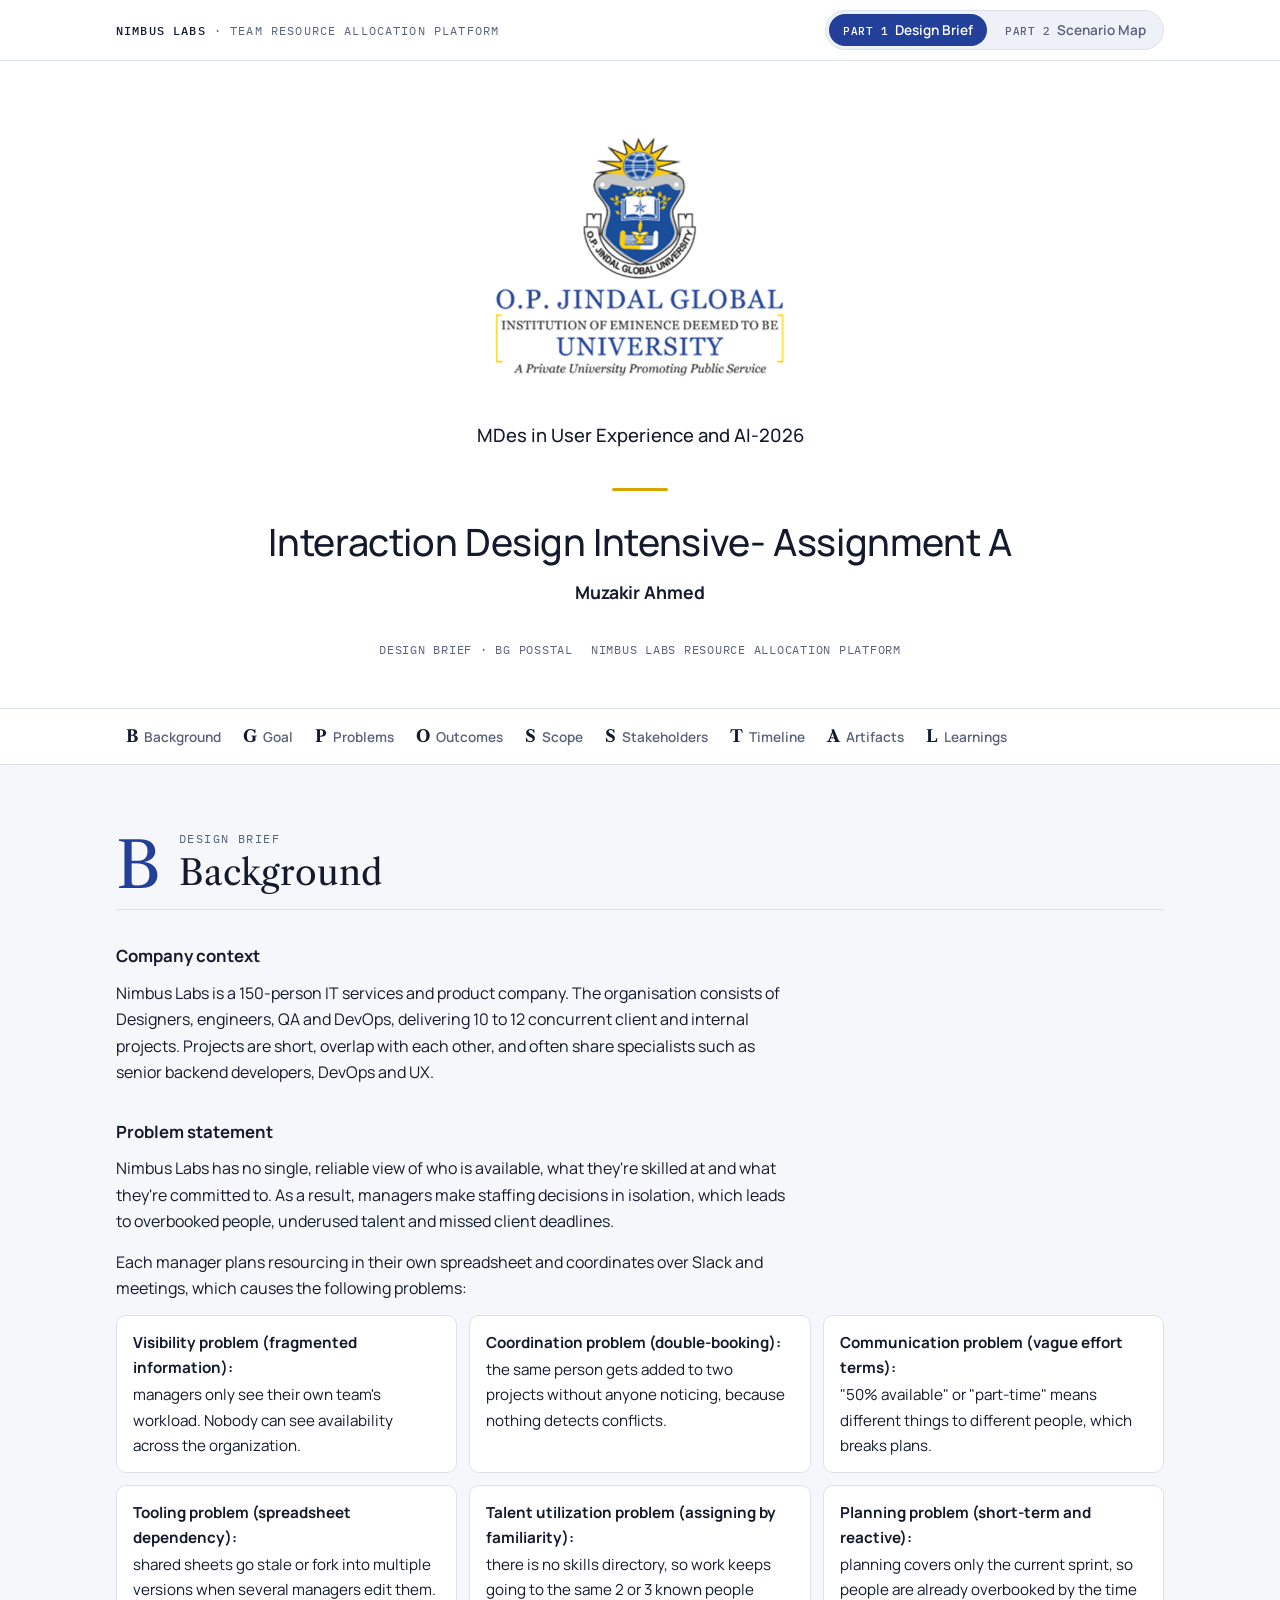
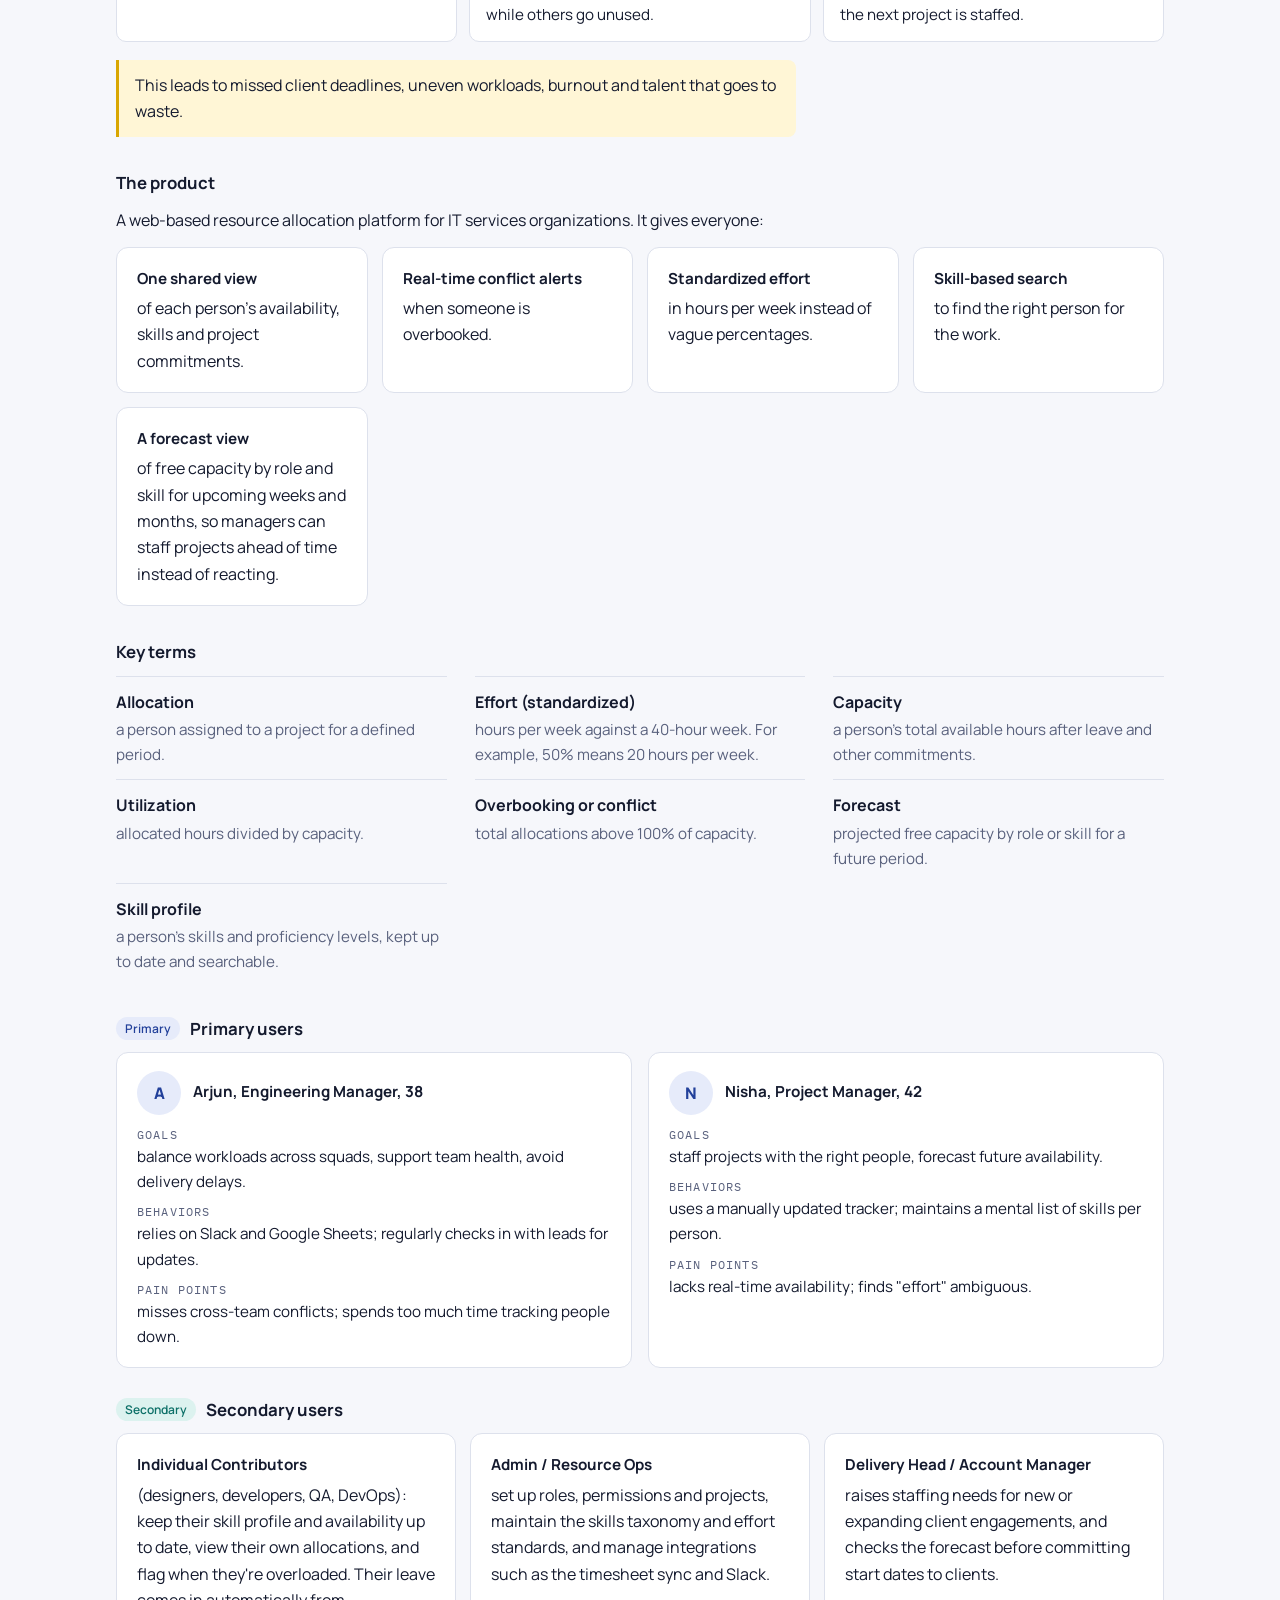
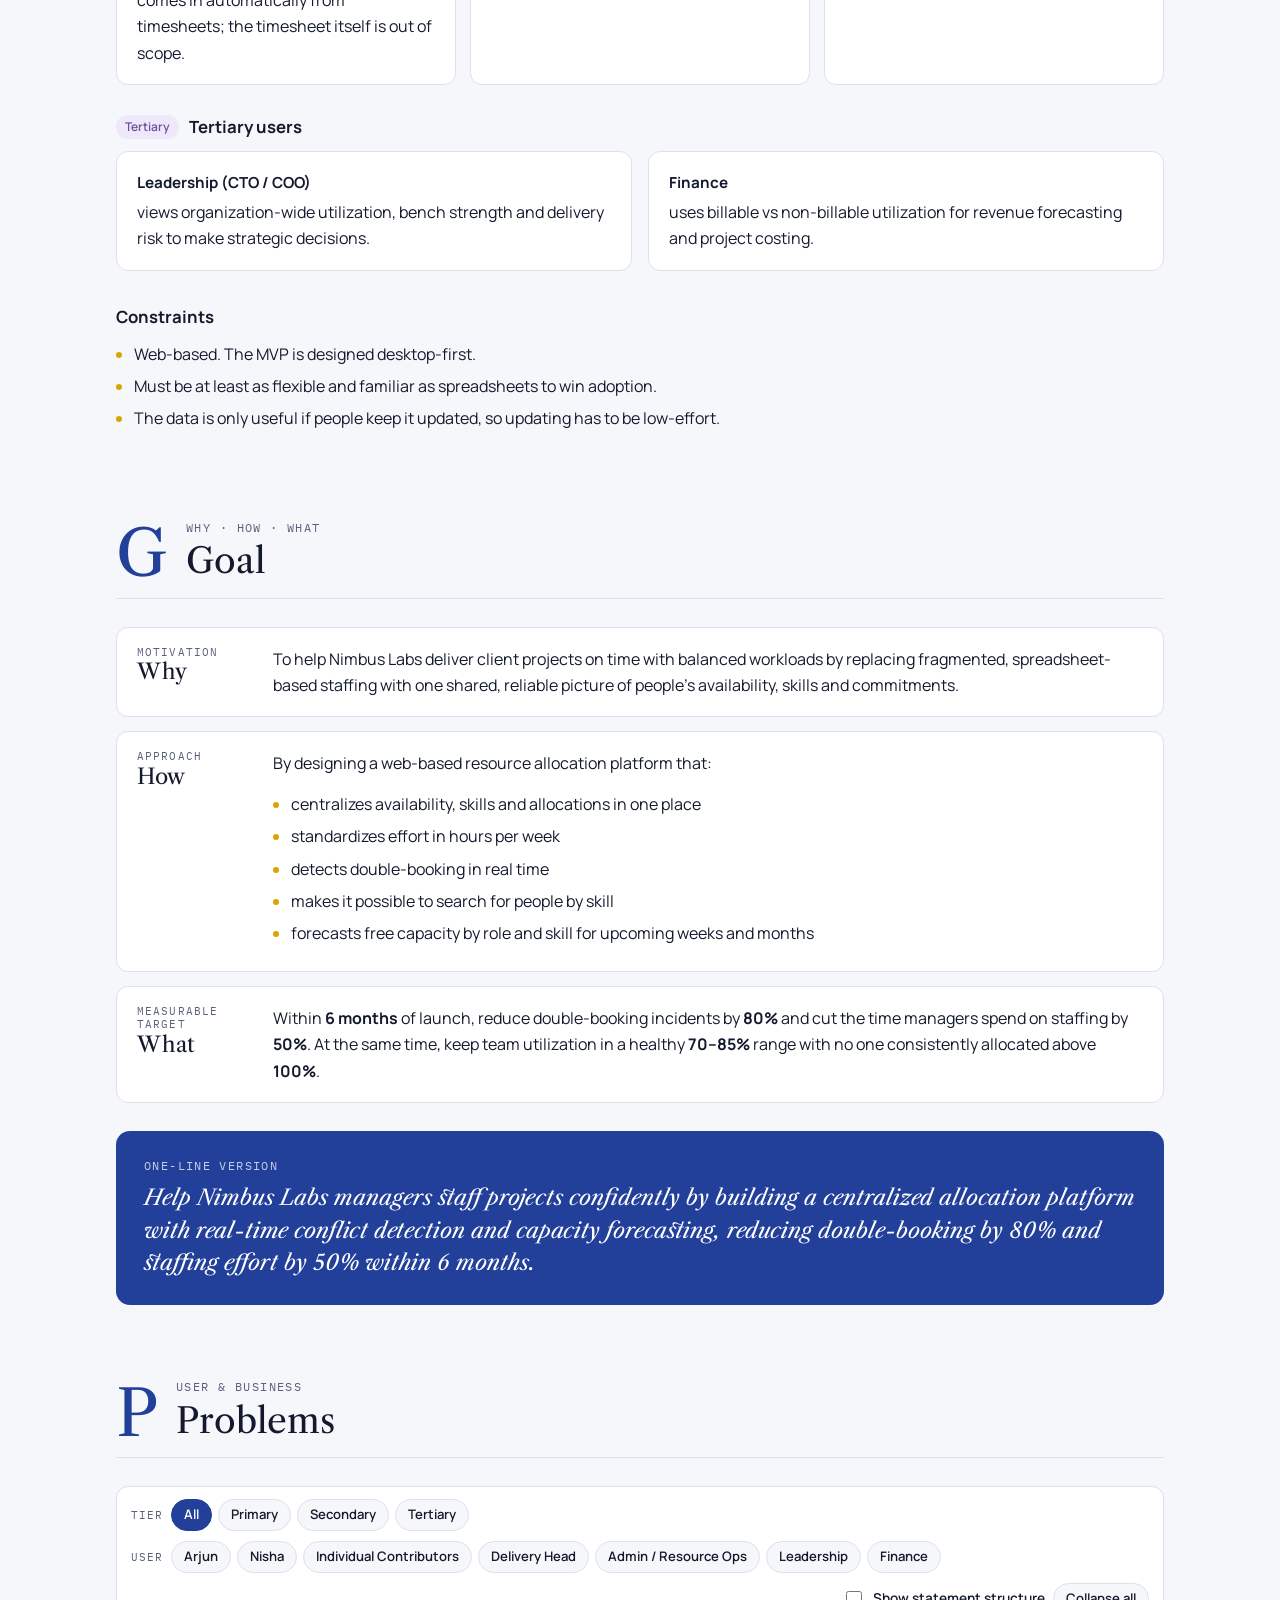
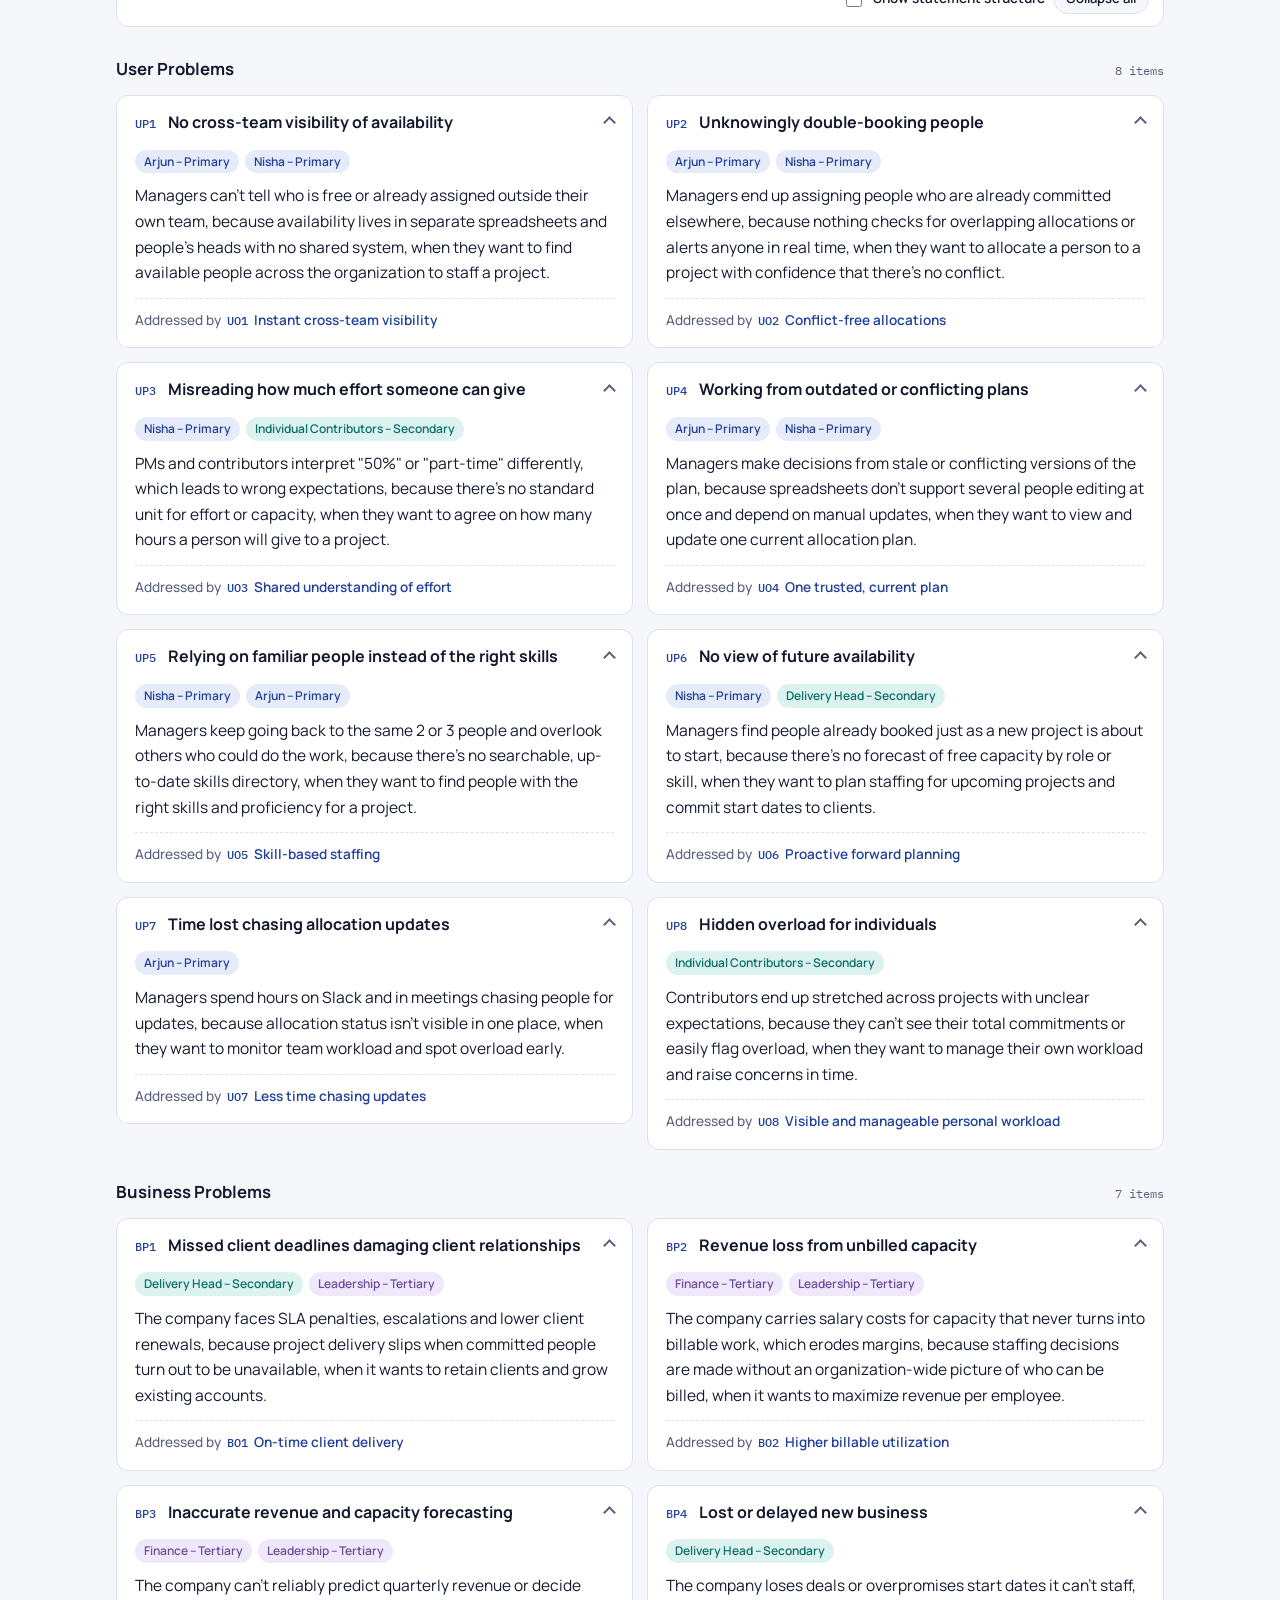
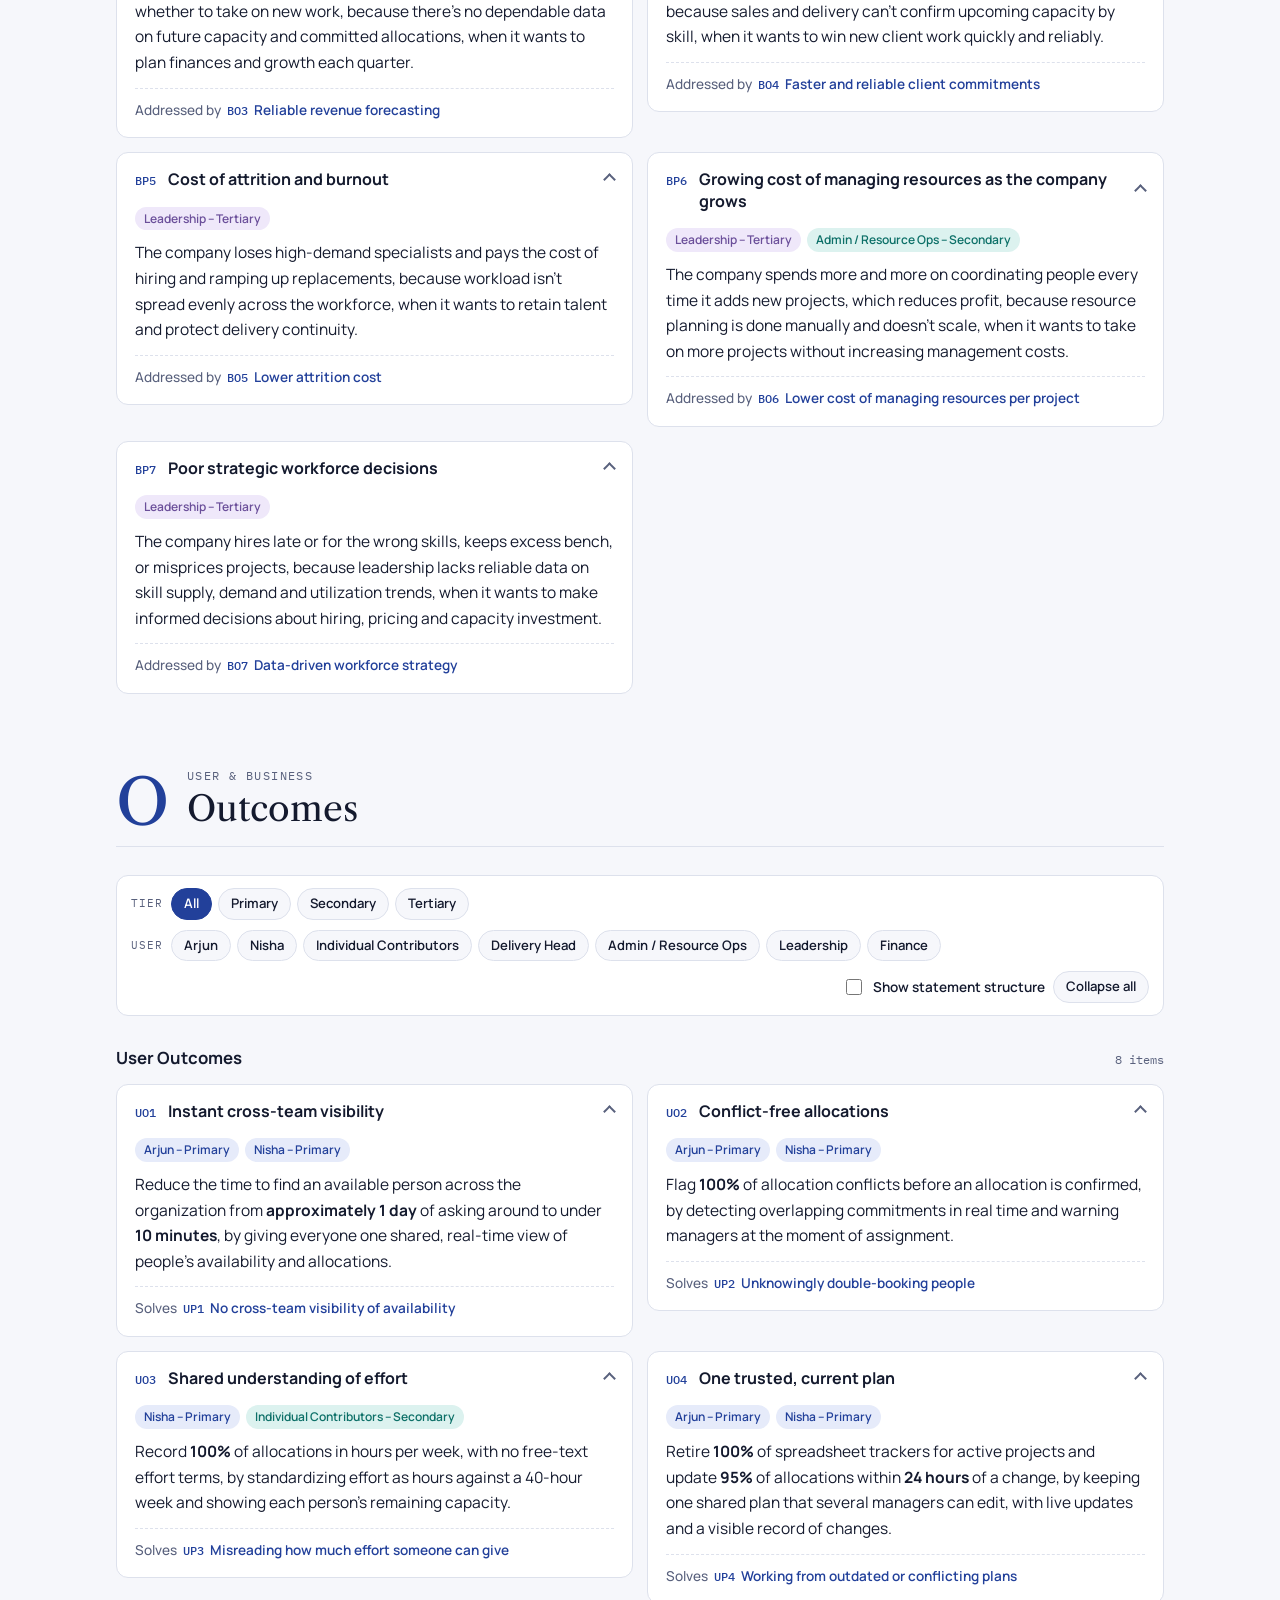
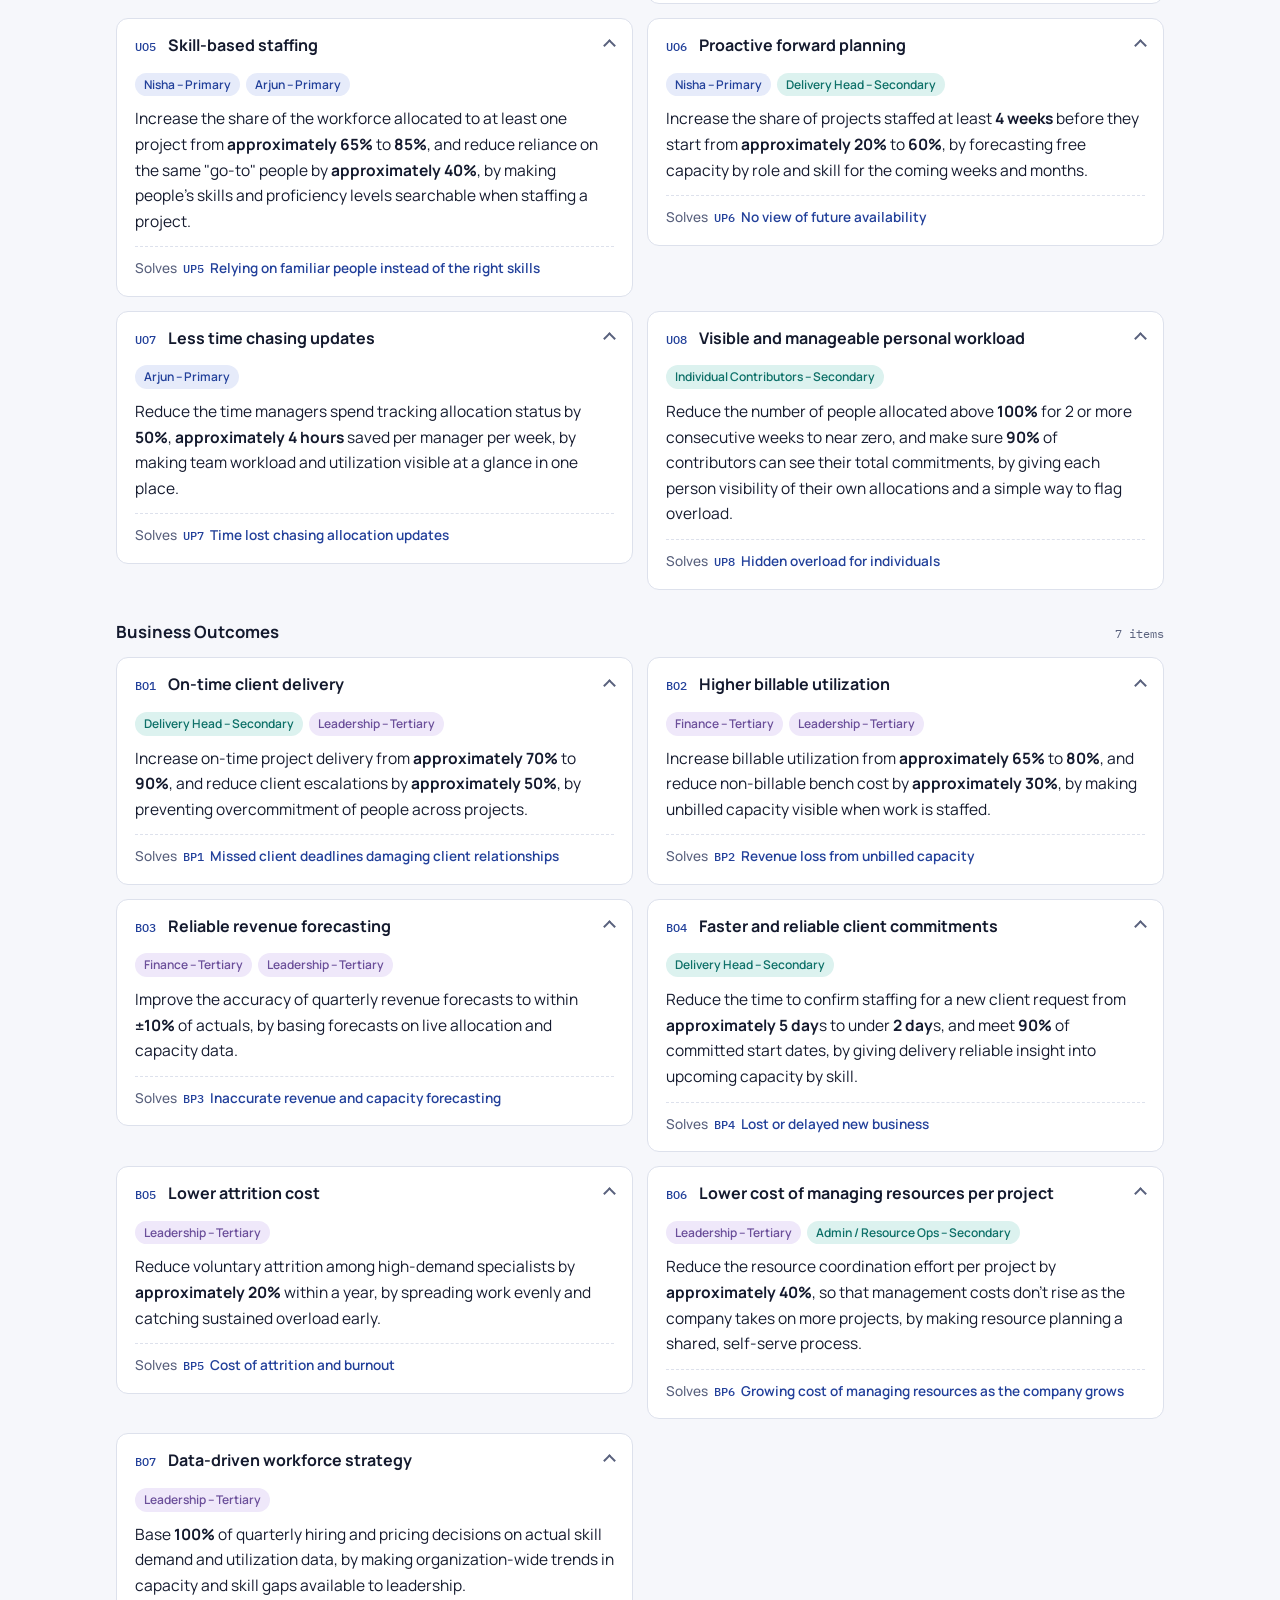
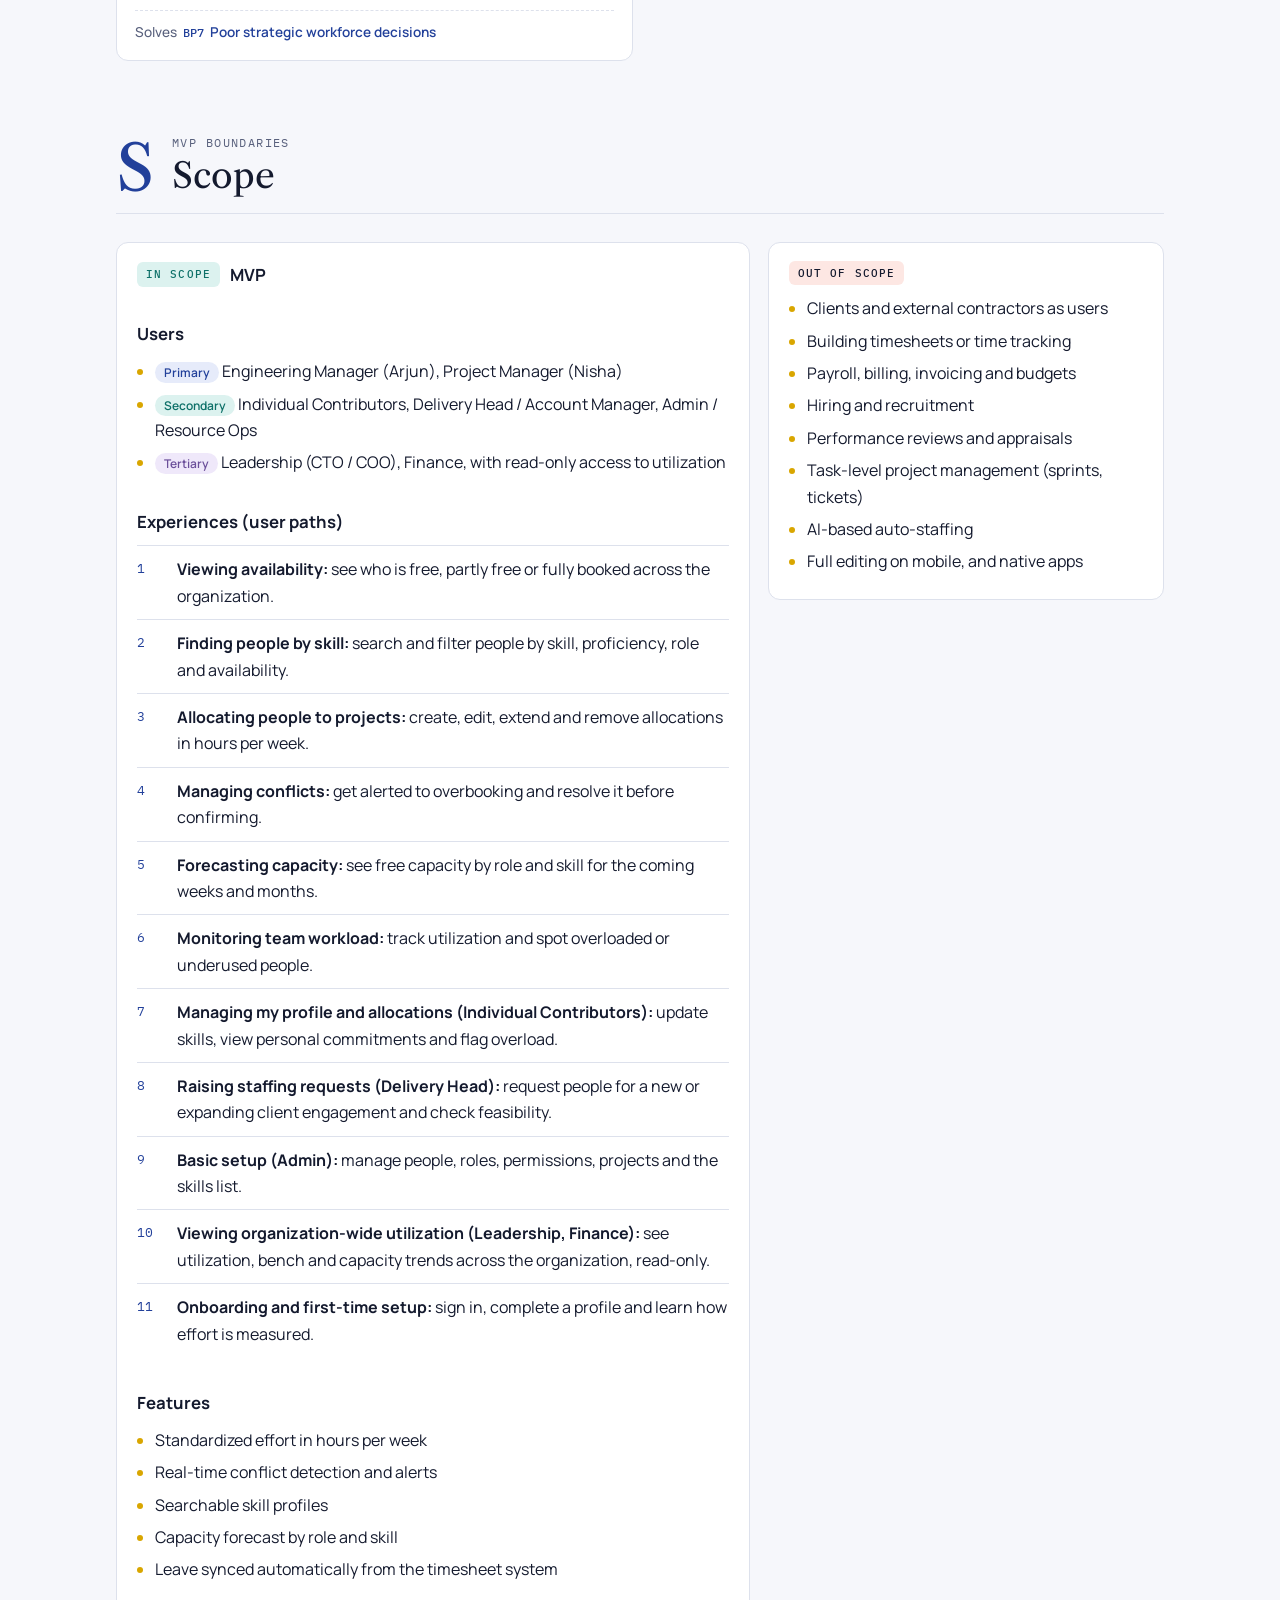
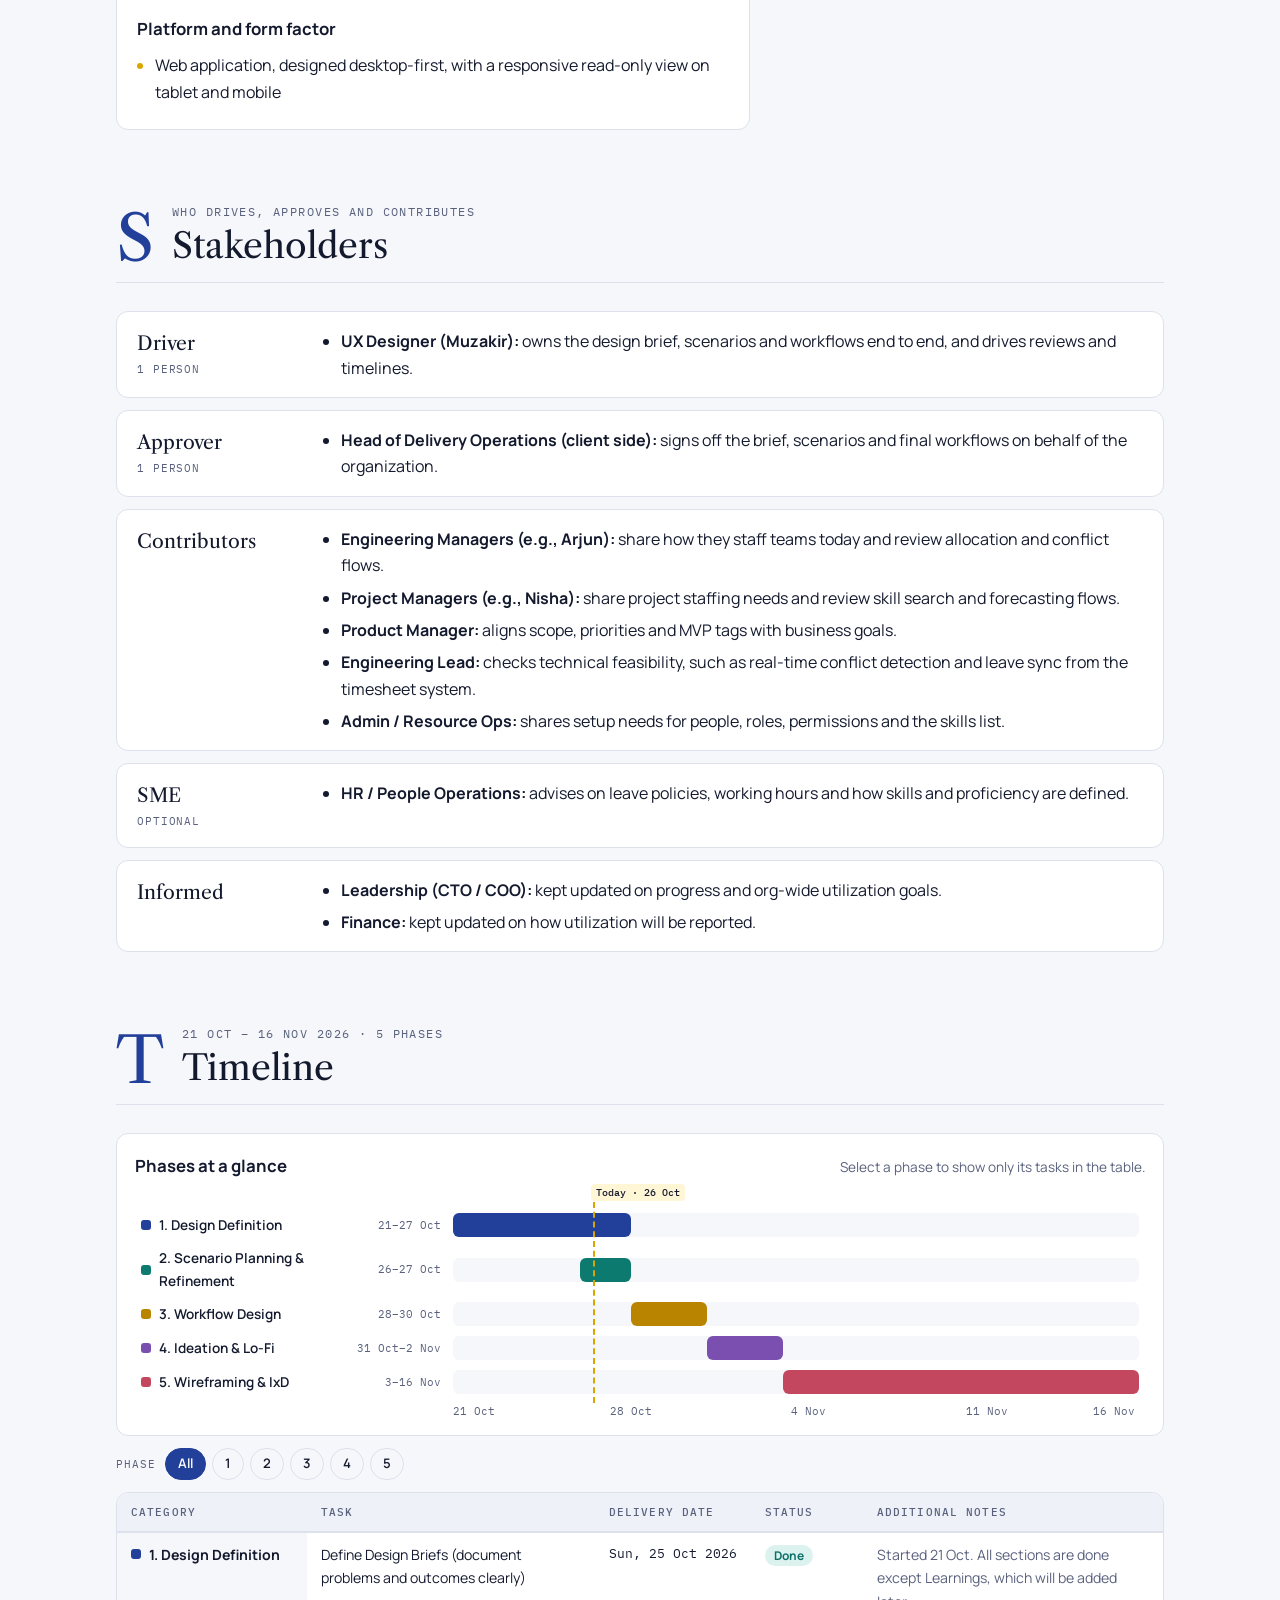
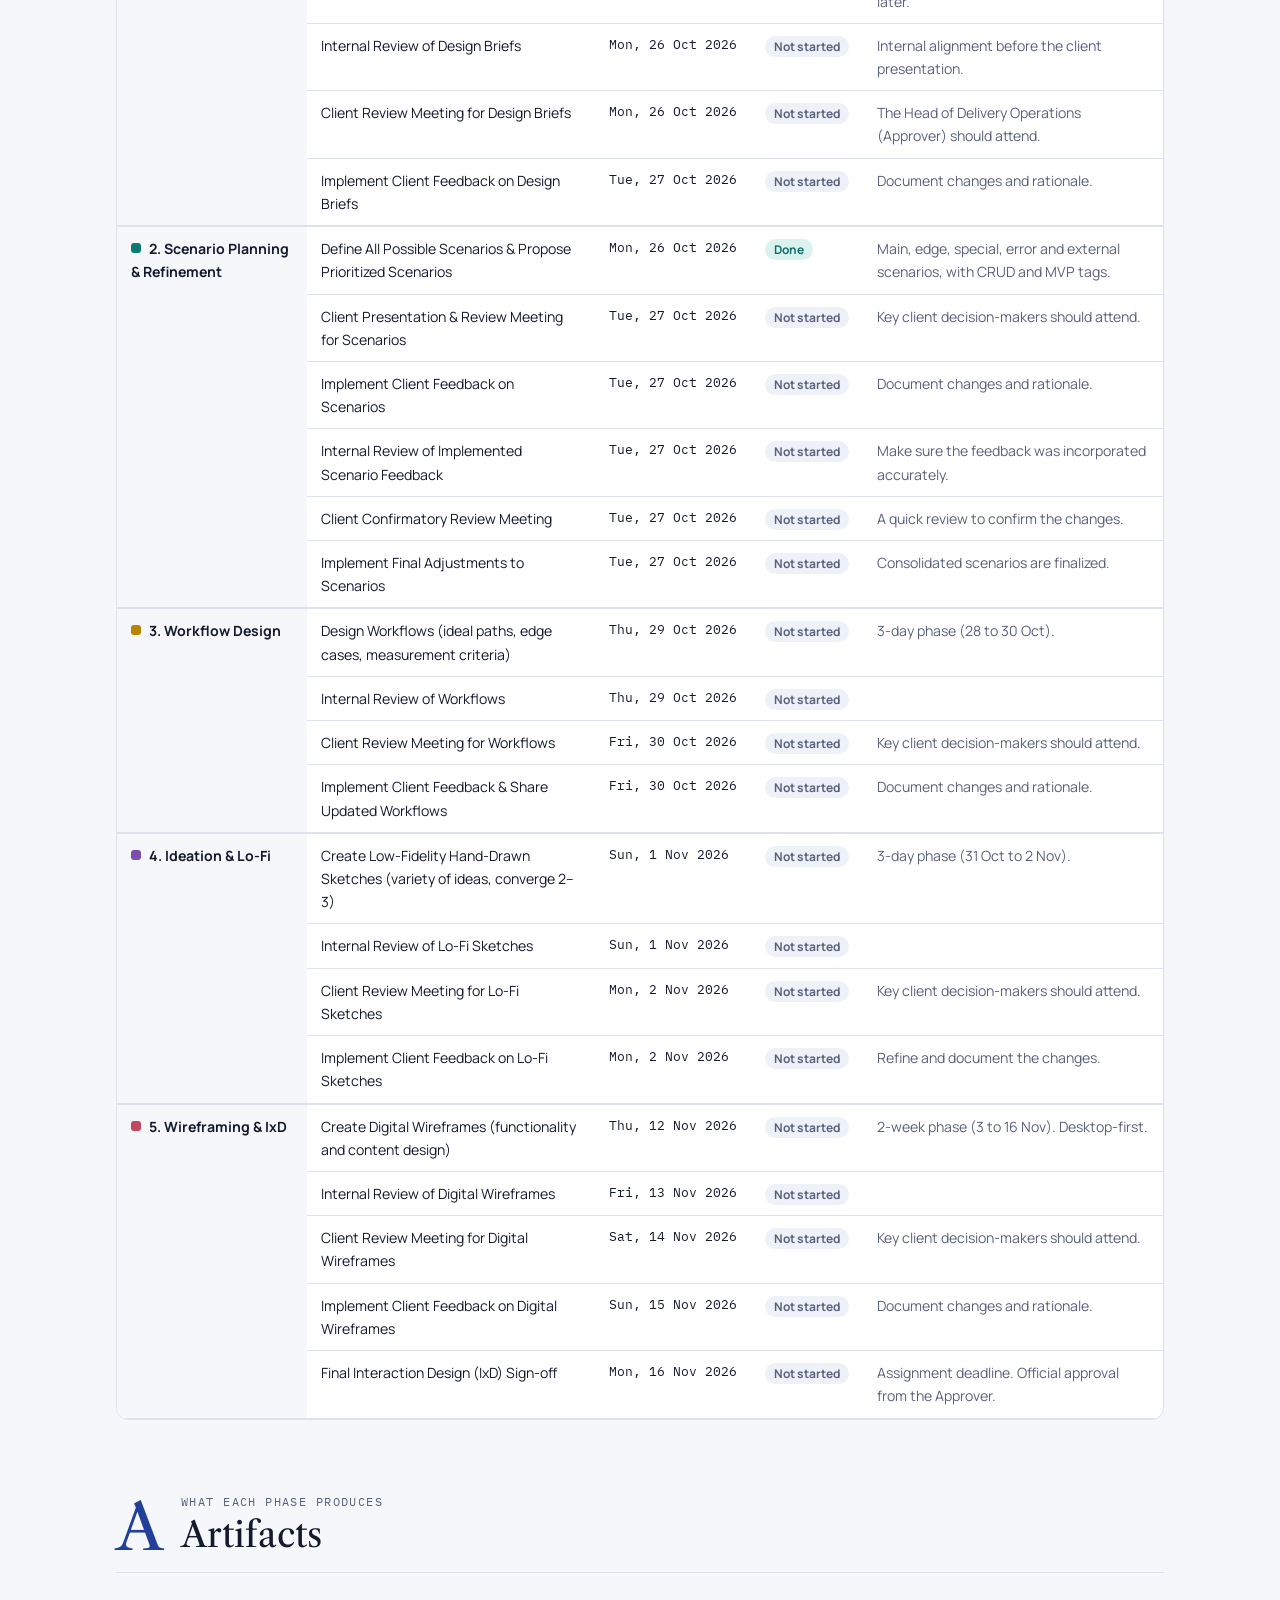
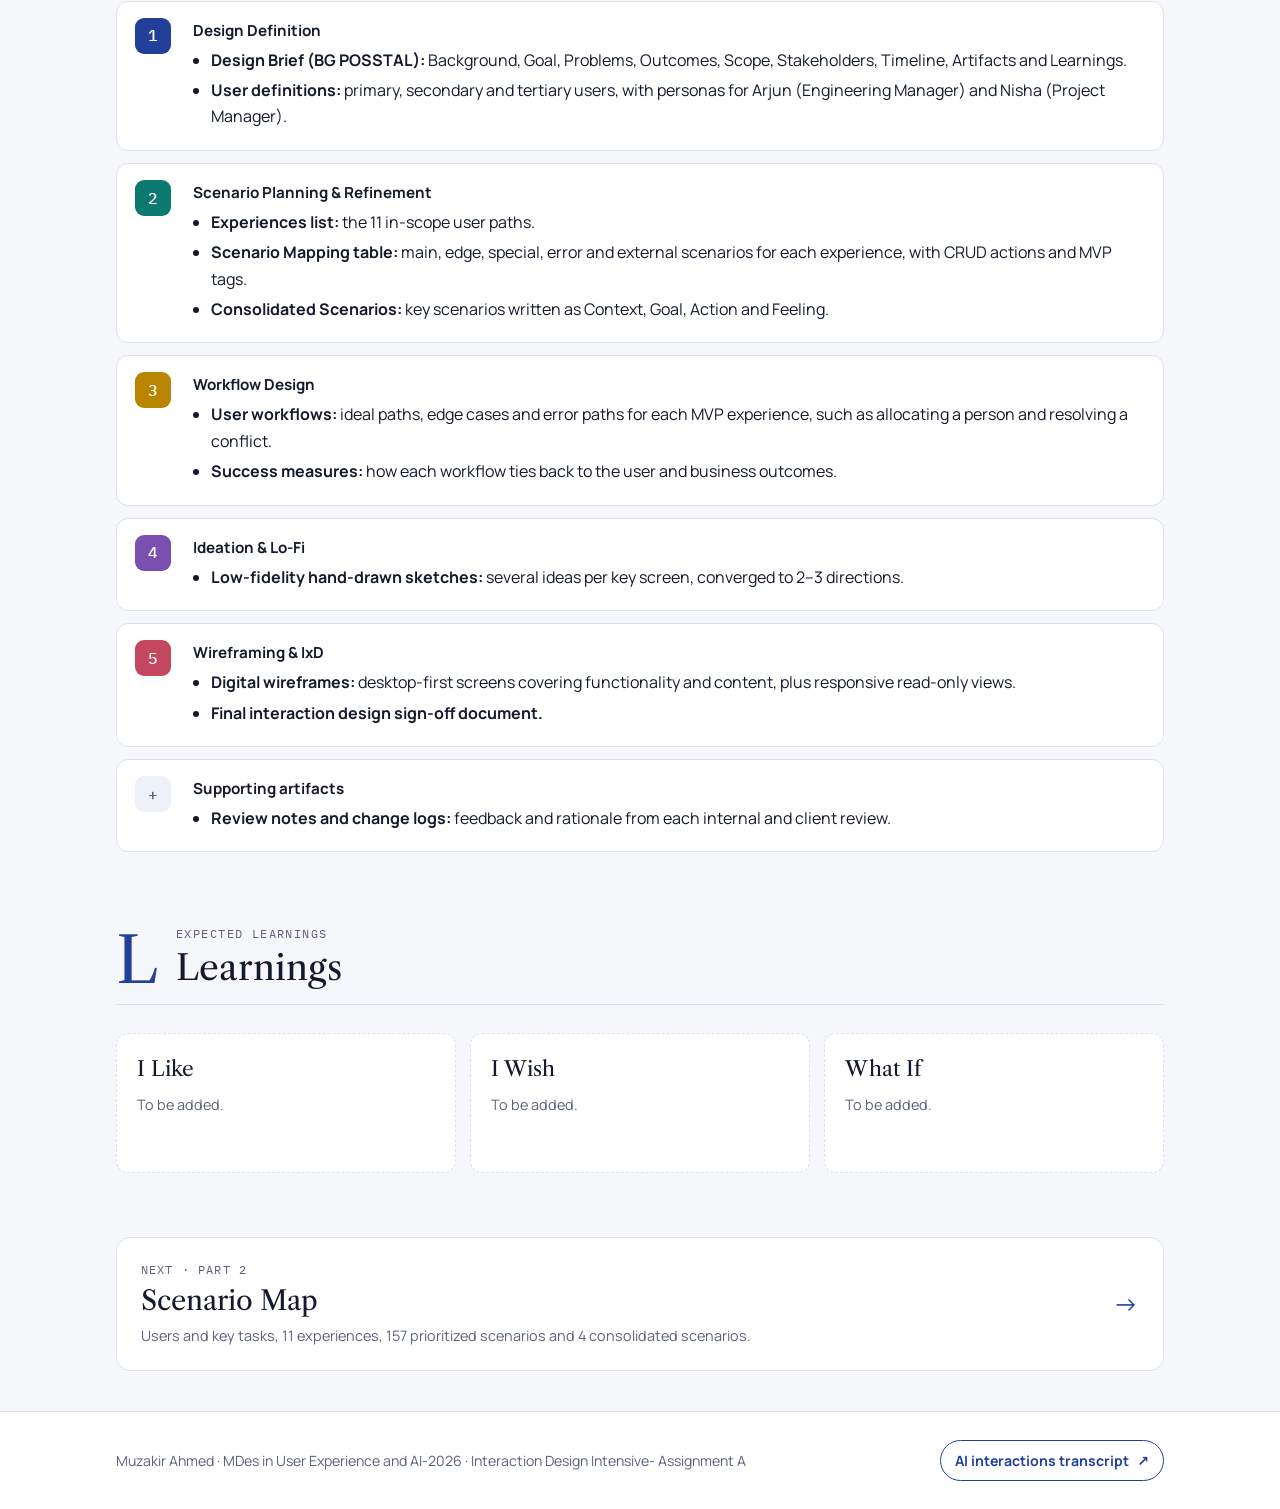
==== commit 7625142f: "Add Scenario Map as Part 2 of the site, with shared navigation and styles - New page at /scenario-ma" ====
--- a/index.html
+++ b/index.html
@@ -37,6 +37,7 @@
   --flash:rgba(240,194,58,.28); color-scheme:dark}
 
 *{box-sizing:border-box}
+[hidden]{display:none!important}
 html{scroll-behavior:smooth;scroll-padding-top:72px}
 @media (prefers-reduced-motion: reduce){html{scroll-behavior:auto}*{transition:none!important;animation:none!important}}
 body{margin:0;background:var(--bg);color:var(--ink);font-family:var(--f-body);font-size:16px;line-height:1.65;-webkit-font-smoothing:antialiased}
@@ -89,6 +90,67 @@
 .grid2>*,.grid3>*{min-width:0}
 .panel{background:var(--surface);border:1px solid var(--line);border-radius:12px;padding:18px 20px}
 .panel p:last-child,.panel ul:last-child{margin-bottom:0}
+
+.tierhead{display:flex;align-items:center;gap:10px;margin:28px 0 10px}
+.tierhead h3{margin:0}
+
+/* Site bar: switches between Part 1 and Part 2, sits above the hero on every page */
+.sitebar{background:var(--surface);border-bottom:1px solid var(--line)}
+.sitebar .wrap{display:flex;align-items:center;justify-content:space-between;flex-wrap:wrap;gap:8px 18px;padding-block:10px}
+.site-name{font-family:var(--f-mono);font-size:.72rem;letter-spacing:.1em;text-transform:uppercase;color:var(--muted)}
+.site-name b{color:var(--ink);font-weight:500}
+.parts{display:flex;gap:4px;padding:3px;background:var(--soft);border:1px solid var(--line);border-radius:999px}
+.parts a{display:flex;align-items:baseline;gap:6px;padding:5px 14px;border-radius:999px;text-decoration:none;color:var(--muted);font-size:.85rem;font-weight:600;white-space:nowrap}
+.parts a small{font-family:var(--f-mono);font-size:.68rem;font-weight:500;letter-spacing:.06em;text-transform:uppercase}
+.parts a:hover{color:var(--ink)}
+.parts a[aria-current="page"]{background:var(--accent);color:var(--accent-ink)}
+@media (max-width:520px){.site-name{display:none}.sitebar .wrap{justify-content:center}.parts a{padding:5px 10px}}
+
+/* Pager: next / previous part, before the footer */
+.pager{display:grid;padding-top:56px}
+.pager a{display:grid;grid-template-columns:1fr auto;align-items:center;gap:6px 18px;padding:22px 24px;background:var(--surface);border:1px solid var(--line);border-radius:14px;text-decoration:none;color:var(--ink)}
+.pager a:hover{border-color:var(--accent)}
+.pager .dir{font-family:var(--f-mono);font-size:.72rem;letter-spacing:.1em;text-transform:uppercase;color:var(--muted)}
+.pager .ttl{font-family:var(--f-display);font-size:clamp(1.3rem,3vw,1.7rem);line-height:1.2;grid-column:1}
+.pager .sub{font-size:.9rem;color:var(--muted);grid-column:1}
+.pager .arr{grid-column:2;grid-row:1/span 3;font-size:1.6rem;color:var(--accent)}
+.pager a.prev{grid-template-columns:auto 1fr}
+.pager a.prev .arr{grid-column:1}
+.pager a.prev .dir,.pager a.prev .ttl,.pager a.prev .sub{grid-column:2}
+
+/* Toolbar and filter buttons */
+.toolbar{display:flex;flex-wrap:wrap;gap:10px 18px;align-items:center;background:var(--surface);border:1px solid var(--line);border-radius:12px;padding:12px 14px;margin-bottom:22px}
+.tgroup{display:flex;flex-wrap:wrap;gap:6px;align-items:center}
+.tlabel{font-family:var(--f-mono);font-size:.7rem;letter-spacing:.1em;text-transform:uppercase;color:var(--muted);margin-right:2px}
+.fbtn{font:inherit;font-size:.82rem;font-weight:600;border:1px solid var(--line);background:var(--bg);color:var(--ink);border-radius:999px;padding:4px 12px;cursor:pointer}
+.fbtn:hover{border-color:var(--accent)}
+.fbtn[aria-pressed="true"]{background:var(--accent);border-color:var(--accent);color:var(--accent-ink)}
+.toolbar .end{margin-left:auto;display:flex;gap:8px;align-items:center;flex-wrap:wrap}
+.switch{display:flex;align-items:center;gap:8px;font-size:.85rem;font-weight:600;cursor:pointer}
+.switch input{accent-color:var(--accent);width:16px;height:16px}
+.count{font-family:var(--f-mono);font-size:.75rem;color:var(--muted)}
+
+.chips{display:flex;flex-wrap:wrap;gap:6px;margin-bottom:10px}
+.chip{font-size:.75rem;font-weight:600;padding:2px 9px;border-radius:999px;white-space:nowrap}
+.tier-primary{background:var(--t-primary-bg);color:var(--t-primary)}
+.tier-secondary{background:var(--t-secondary-bg);color:var(--t-secondary)}
+.tier-tertiary{background:var(--t-tertiary-bg);color:var(--t-tertiary)}
+
+/* Tables */
+.tablewrap{overflow-x:auto;background:var(--surface);border:1px solid var(--line);border-radius:12px}
+table{border-collapse:collapse;width:100%;min-width:820px;font-size:.88rem}
+th,td{text-align:left;vertical-align:top;padding:10px 14px;border-bottom:1px solid var(--line)}
+th{font-family:var(--f-mono);font-size:.7rem;letter-spacing:.1em;text-transform:uppercase;color:var(--muted);font-weight:500;background:var(--soft)}
+tr.first td{border-top:2px solid var(--line)}
+
+/* Footer */
+footer{margin-top:40px;border-top:1px solid var(--line);background:var(--surface)}
+footer .wrap{padding-block:28px calc(28px + env(safe-area-inset-bottom,0px));display:flex;flex-wrap:wrap;gap:12px 28px;justify-content:space-between;align-items:center;font-size:.88rem;color:var(--muted)}
+.ai-link{display:inline-flex;align-items:center;gap:8px;font-weight:700;text-decoration:none;border:1px solid var(--accent);padding:8px 14px;border-radius:999px}
+.ai-link:hover{background:var(--accent);color:var(--accent-ink)}
+
+@media print{.sitebar,.pager{display:none!important}}
+
 
 /* Background specifics */
 .issues{display:grid;grid-template-columns:repeat(auto-fit,minmax(min(100%,300px),1fr));gap:12px;margin:8px 0 18px;padding:0;list-style:none}
@@ -105,8 +167,6 @@
 .persona dl{margin:0;display:grid;gap:8px}
 .persona dt{font-family:var(--f-mono);font-size:.72rem;letter-spacing:.1em;text-transform:uppercase;color:var(--muted)}
 .persona dd{margin:0;font-size:.95rem}
-.tierhead{display:flex;align-items:center;gap:10px;margin:28px 0 10px}
-.tierhead h3{margin:0}
 
 /* Goal */
 .whw{display:grid;gap:14px}
@@ -119,16 +179,6 @@
 .oneliner span{display:block;font-family:var(--f-mono);font-style:normal;font-size:.72rem;letter-spacing:.12em;text-transform:uppercase;opacity:.75;margin-bottom:8px}
 
 /* Problem / outcome toolbar */
-.toolbar{display:flex;flex-wrap:wrap;gap:10px 18px;align-items:center;background:var(--surface);border:1px solid var(--line);border-radius:12px;padding:12px 14px;margin-bottom:22px}
-.tgroup{display:flex;flex-wrap:wrap;gap:6px;align-items:center}
-.tlabel{font-family:var(--f-mono);font-size:.7rem;letter-spacing:.1em;text-transform:uppercase;color:var(--muted);margin-right:2px}
-.fbtn{font:inherit;font-size:.82rem;font-weight:600;border:1px solid var(--line);background:var(--bg);color:var(--ink);border-radius:999px;padding:4px 12px;cursor:pointer}
-.fbtn:hover{border-color:var(--accent)}
-.fbtn[aria-pressed="true"]{background:var(--accent);border-color:var(--accent);color:var(--accent-ink)}
-.toolbar .end{margin-left:auto;display:flex;gap:8px;align-items:center;flex-wrap:wrap}
-.switch{display:flex;align-items:center;gap:8px;font-size:.85rem;font-weight:600;cursor:pointer}
-.switch input{accent-color:var(--accent);width:16px;height:16px}
-.count{font-family:var(--f-mono);font-size:.75rem;color:var(--muted)}
 .legend{display:none;flex-wrap:wrap;gap:6px 14px;font-size:.8rem;margin:-10px 0 18px}
 .show-structure .legend{display:flex}
 .legend span{display:inline-flex;align-items:center;gap:6px}
@@ -143,11 +193,6 @@
 .chev{width:9px;height:9px;border-right:2px solid var(--muted);border-bottom:2px solid var(--muted);transform:rotate(45deg) translateY(-3px);transition:transform .2s;flex:none;align-self:center}
 .card[open] .chev{transform:rotate(-135deg)}
 .cbody{padding:0 18px 16px}
-.chips{display:flex;flex-wrap:wrap;gap:6px;margin-bottom:10px}
-.chip{font-size:.75rem;font-weight:600;padding:2px 9px;border-radius:999px;white-space:nowrap}
-.tier-primary{background:var(--t-primary-bg);color:var(--t-primary)}
-.tier-secondary{background:var(--t-secondary-bg);color:var(--t-secondary)}
-.tier-tertiary{background:var(--t-tertiary-bg);color:var(--t-tertiary)}
 .stmt{font-size:.97rem;margin-bottom:12px}
 .link{display:flex;gap:6px;align-items:baseline;flex-wrap:wrap;font-size:.85rem;font-weight:600;text-decoration:none;padding-top:10px;border-top:1px dashed var(--line)}
 .link .lk{color:var(--muted);font-weight:500}
@@ -211,17 +256,13 @@
 @media (max-width:620px){.grow,.gscale{grid-template-columns:1fr;gap:4px}.gscale>span:first-child{display:none}}
 .p1{background:var(--p1)}.p2{background:var(--p2)}.p3{background:var(--p3)}.p4{background:var(--p4)}.p5{background:var(--p5)}
 .pdot{width:10px;height:10px;border-radius:3px;display:inline-block;flex:none}
-.tablewrap{overflow-x:auto;background:var(--surface);border:1px solid var(--line);border-radius:12px}
-table{border-collapse:collapse;width:100%;min-width:820px;font-size:.88rem}
-th,td{text-align:left;vertical-align:top;padding:10px 14px;border-bottom:1px solid var(--line)}
-th{font-family:var(--f-mono);font-size:.7rem;letter-spacing:.1em;text-transform:uppercase;color:var(--muted);font-weight:500;background:var(--soft)}
-tr.first td{border-top:2px solid var(--line)}
 .tcat{font-weight:700;width:190px;background:var(--bg)}
 .tcat .pdot{margin-right:8px;vertical-align:1px}
 .tdate{font-family:var(--f-mono);font-size:.8rem;white-space:nowrap;font-variant-numeric:tabular-nums}
 .tnote{color:var(--muted)}
 .status{font-size:.75rem;font-weight:700;padding:2px 9px;border-radius:999px;white-space:nowrap}
 .status.prog{background:var(--gold-soft);color:var(--ink);box-shadow:inset 0 0 0 1px var(--gold)}
+.status.done{background:var(--t-secondary-bg);color:var(--t-secondary)}
 .status.todo{background:var(--soft);color:var(--muted)}
 .tfilter{display:flex;gap:6px;flex-wrap:wrap;align-items:center;margin:0 0 12px}
 
@@ -241,10 +282,6 @@
 .learn h3{margin:0 0 6px;font-family:var(--f-display);font-weight:400;font-size:1.3rem}
 .pending{font-size:.9rem;color:var(--muted);margin:0}
 
-footer{margin-top:72px;border-top:1px solid var(--line);background:var(--surface)}
-footer .wrap{padding-block:28px calc(28px + env(safe-area-inset-bottom,0px));display:flex;flex-wrap:wrap;gap:12px 28px;justify-content:space-between;align-items:center;font-size:.88rem;color:var(--muted)}
-.ai-link{display:inline-flex;align-items:center;gap:8px;font-weight:700;text-decoration:none;border:1px solid var(--accent);padding:8px 14px;border-radius:999px}
-.ai-link:hover{background:var(--accent);color:var(--accent-ink)}
 
 @media print{
   .rail,.toolbar,.tfilter,.legend,.ai-link-arrow{display:none!important}
@@ -259,9 +296,9 @@
   *{-webkit-print-color-adjust:exact;print-color-adjust:exact}
 }
 </style>
-
 </head>
 <body>
+<div class="sitebar"><div class="wrap"><span class="site-name"><b>Nimbus Labs</b> · Team Resource Allocation Platform</span><nav class="parts" aria-label="Assignment parts"><a href="./" aria-current="page"><small>Part 1</small>Design Brief</a><a href="scenario-map/"><small>Part 2</small>Scenario Map</a></nav></div></div>
 <header class="hero" id="top">
   <div class="wrap">
     <div class="crest"><img src="[data-uri]" alt="O.P. Jindal Global University, Institution of Eminence Deemed to be University: A Private University Promoting Public Service" width="480" height="395"></div>
@@ -635,6 +672,7 @@
         <li><div><strong>Raising staffing requests (Delivery Head):</strong> request people for a new or expanding client engagement and check feasibility.</div></li>
         <li><div><strong>Basic setup (Admin):</strong> manage people, roles, permissions, projects and the skills list.</div></li>
         <li><div><strong>Viewing organization-wide utilization (Leadership, Finance):</strong> see utilization, bench and capacity trends across the organization, read-only.</div></li>
+        <li><div><strong>Onboarding and first-time setup:</strong> sign in, complete a profile and learn how effort is measured.</div></li>
       </ol>
       <h3>Features</h3>
       <ul class="list">
@@ -693,7 +731,7 @@
 <button class="grow" type="button" data-phase="3" aria-pressed="false"><span class="glabel"><span class="pdot p3"></span>3. Workflow Design<span class="gdate">28–30 Oct</span></span><span class="gtrack"><span class="gbar p3" style="left:25.926%;width:11.111%"></span></span></button>
 <button class="grow" type="button" data-phase="4" aria-pressed="false"><span class="glabel"><span class="pdot p4"></span>4. Ideation &amp; Lo-Fi<span class="gdate">31 Oct–2 Nov</span></span><span class="gtrack"><span class="gbar p4" style="left:37.037%;width:11.111%"></span></span></button>
 <button class="grow" type="button" data-phase="5" aria-pressed="false"><span class="glabel"><span class="pdot p5"></span>5. Wireframing &amp; IxD<span class="gdate">3–16 Nov</span></span><span class="gtrack"><span class="gbar p5" style="left:48.148%;width:51.852%"></span></span></button>
-      <div class="gscale"><span></span><div class="gticks" style="position:relative"><span style="left:0.000%">21 Oct</span><span style="left:25.926%">28 Oct</span><span style="left:51.852%">4 Nov</span><span style="left:77.778%">11 Nov</span><span style="left:96.296%">16 Nov</span><div class="today" style="left:16.667%;top:auto;bottom:18px;height:var(--gh,150px)"><b>Today · 25 Oct</b></div></div></div>
+      <div class="gscale"><span></span><div class="gticks" style="position:relative"><span style="left:0.000%">21 Oct</span><span style="left:25.926%">28 Oct</span><span style="left:51.852%">4 Nov</span><span style="left:77.778%">11 Nov</span><span style="left:96.296%">16 Nov</span><div class="today" style="left:20.370%;top:auto;bottom:18px;height:var(--gh,150px)"><b>Today · 26 Oct</b></div></div></div>
     </div>
   </div>
   <div class="tfilter" role="group" aria-label="Filter tasks by phase"><span class="tlabel">Phase</span>
@@ -708,11 +746,11 @@
     <table>
       <thead><tr><th>Category</th><th>Task</th><th>Delivery Date</th><th>Status</th><th>Additional Notes</th></tr></thead>
       <tbody>
-<tr data-phase="1" class=first><td class="tcat" rowspan="4"><span class="pdot p1"></span>1. Design Definition</td><td>Define Design Briefs (document problems and outcomes clearly)</td><td class="tdate">Sun, 25 Oct 2026</td><td><span class="status prog">In progress</span></td><td class="tnote">Started 21 Oct. Background through Stakeholders are done.</td></tr>
+<tr data-phase="1" class=first><td class="tcat" rowspan="4"><span class="pdot p1"></span>1. Design Definition</td><td>Define Design Briefs (document problems and outcomes clearly)</td><td class="tdate">Sun, 25 Oct 2026</td><td><span class="status done">Done</span></td><td class="tnote">Started 21 Oct. All sections are done except Learnings, which will be added later.</td></tr>
 <tr data-phase="1"><td>Internal Review of Design Briefs</td><td class="tdate">Mon, 26 Oct 2026</td><td><span class="status todo">Not started</span></td><td class="tnote">Internal alignment before the client presentation.</td></tr>
 <tr data-phase="1"><td>Client Review Meeting for Design Briefs</td><td class="tdate">Mon, 26 Oct 2026</td><td><span class="status todo">Not started</span></td><td class="tnote">The Head of Delivery Operations (Approver) should attend.</td></tr>
 <tr data-phase="1"><td>Implement Client Feedback on Design Briefs</td><td class="tdate">Tue, 27 Oct 2026</td><td><span class="status todo">Not started</span></td><td class="tnote">Document changes and rationale.</td></tr>
-<tr data-phase="2" class=first><td class="tcat" rowspan="6"><span class="pdot p2"></span>2. Scenario Planning &amp; Refinement</td><td>Define All Possible Scenarios &amp; Propose Prioritized Scenarios</td><td class="tdate">Mon, 26 Oct 2026</td><td><span class="status todo">Not started</span></td><td class="tnote">Main, edge, special, error and external scenarios, with CRUD and MVP tags.</td></tr>
+<tr data-phase="2" class=first><td class="tcat" rowspan="6"><span class="pdot p2"></span>2. Scenario Planning &amp; Refinement</td><td>Define All Possible Scenarios &amp; Propose Prioritized Scenarios</td><td class="tdate">Mon, 26 Oct 2026</td><td><span class="status done">Done</span></td><td class="tnote">Main, edge, special, error and external scenarios, with CRUD and MVP tags.</td></tr>
 <tr data-phase="2"><td>Client Presentation &amp; Review Meeting for Scenarios</td><td class="tdate">Tue, 27 Oct 2026</td><td><span class="status todo">Not started</span></td><td class="tnote">Key client decision-makers should attend.</td></tr>
 <tr data-phase="2"><td>Implement Client Feedback on Scenarios</td><td class="tdate">Tue, 27 Oct 2026</td><td><span class="status todo">Not started</span></td><td class="tnote">Document changes and rationale.</td></tr>
 <tr data-phase="2"><td>Internal Review of Implemented Scenario Feedback</td><td class="tdate">Tue, 27 Oct 2026</td><td><span class="status todo">Not started</span></td><td class="tnote">Make sure the feedback was incorporated accurately.</td></tr>
@@ -744,7 +782,7 @@
       <li><strong>Design Brief (BG POSSTAL):</strong> Background, Goal, Problems, Outcomes, Scope, Stakeholders, Timeline, Artifacts and Learnings.</li>
       <li><strong>User definitions:</strong> primary, secondary and tertiary users, with personas for Arjun (Engineering Manager) and Nisha (Project Manager).</li></ul></div></div>
     <div class="art"><span class="anum p2">2</span><div><h4>Scenario Planning &amp; Refinement</h4><ul>
-      <li><strong>Experiences list:</strong> the 10 in-scope user paths.</li>
+      <li><strong>Experiences list:</strong> the 11 in-scope user paths.</li>
       <li><strong>Scenario Mapping table:</strong> main, edge, special, error and external scenarios for each experience, with CRUD actions and MVP tags.</li>
       <li><strong>Consolidated Scenarios:</strong> key scenarios written as Context, Goal, Action and Feeling.</li></ul></div></div>
     <div class="art"><span class="anum p3">3</span><div><h4>Workflow Design</h4><ul>
@@ -770,6 +808,8 @@
   </div>
 </div></section>
 </main>
+
+<div class="wrap pager"><a class="next" href="scenario-map/"><span class="dir">Next · Part 2</span><span class="ttl">Scenario Map</span><span class="sub">Users and key tasks, 11 experiences, 157 prioritized scenarios and 4 consolidated scenarios.</span><span class="arr" aria-hidden="true">→</span></a></div>
 
 <footer><div class="wrap">
   <span>Muzakir Ahmed · MDes in User Experience and AI-2026 · Interaction Design Intensive- Assignment A</span>
@@ -868,6 +908,5 @@
   addEventListener('beforeprint',()=>{ $$('.card').forEach(c=>c.open=true); });
 })();
 </script>
-
 </body>
 </html>
